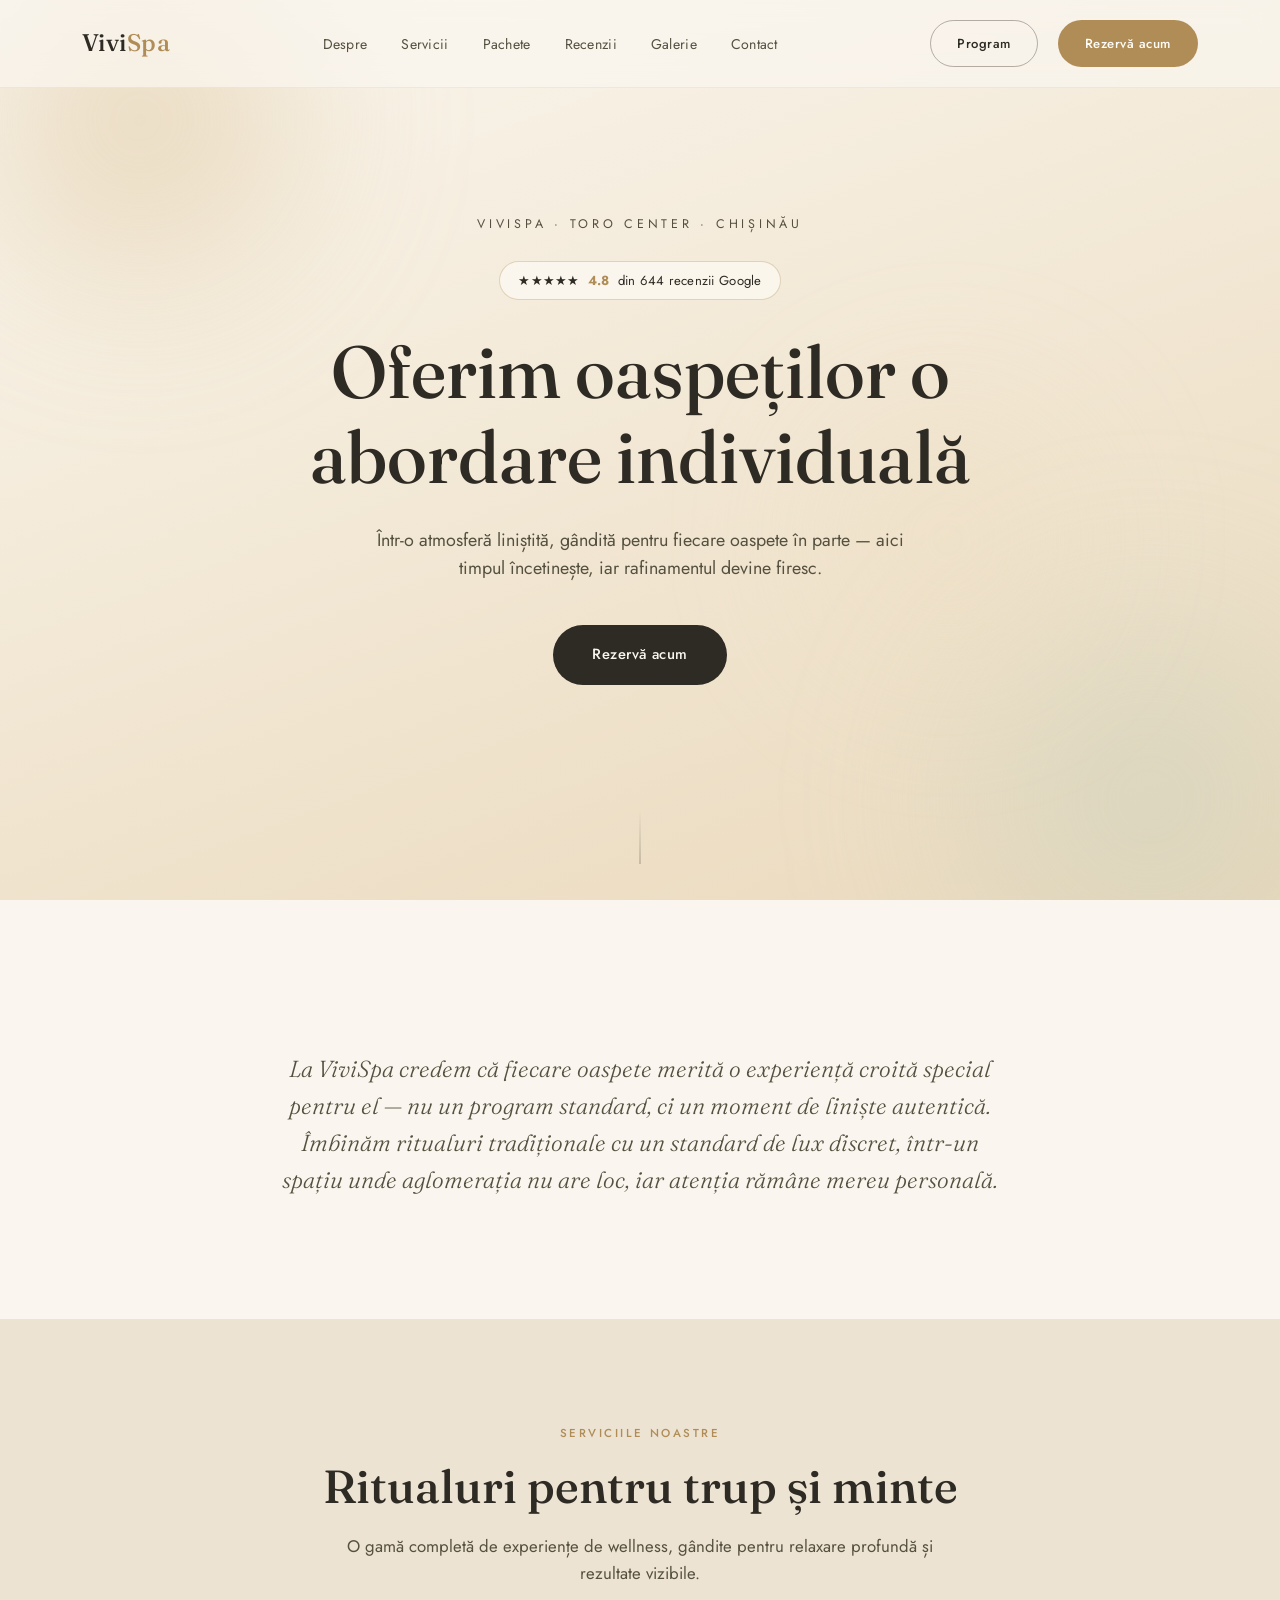
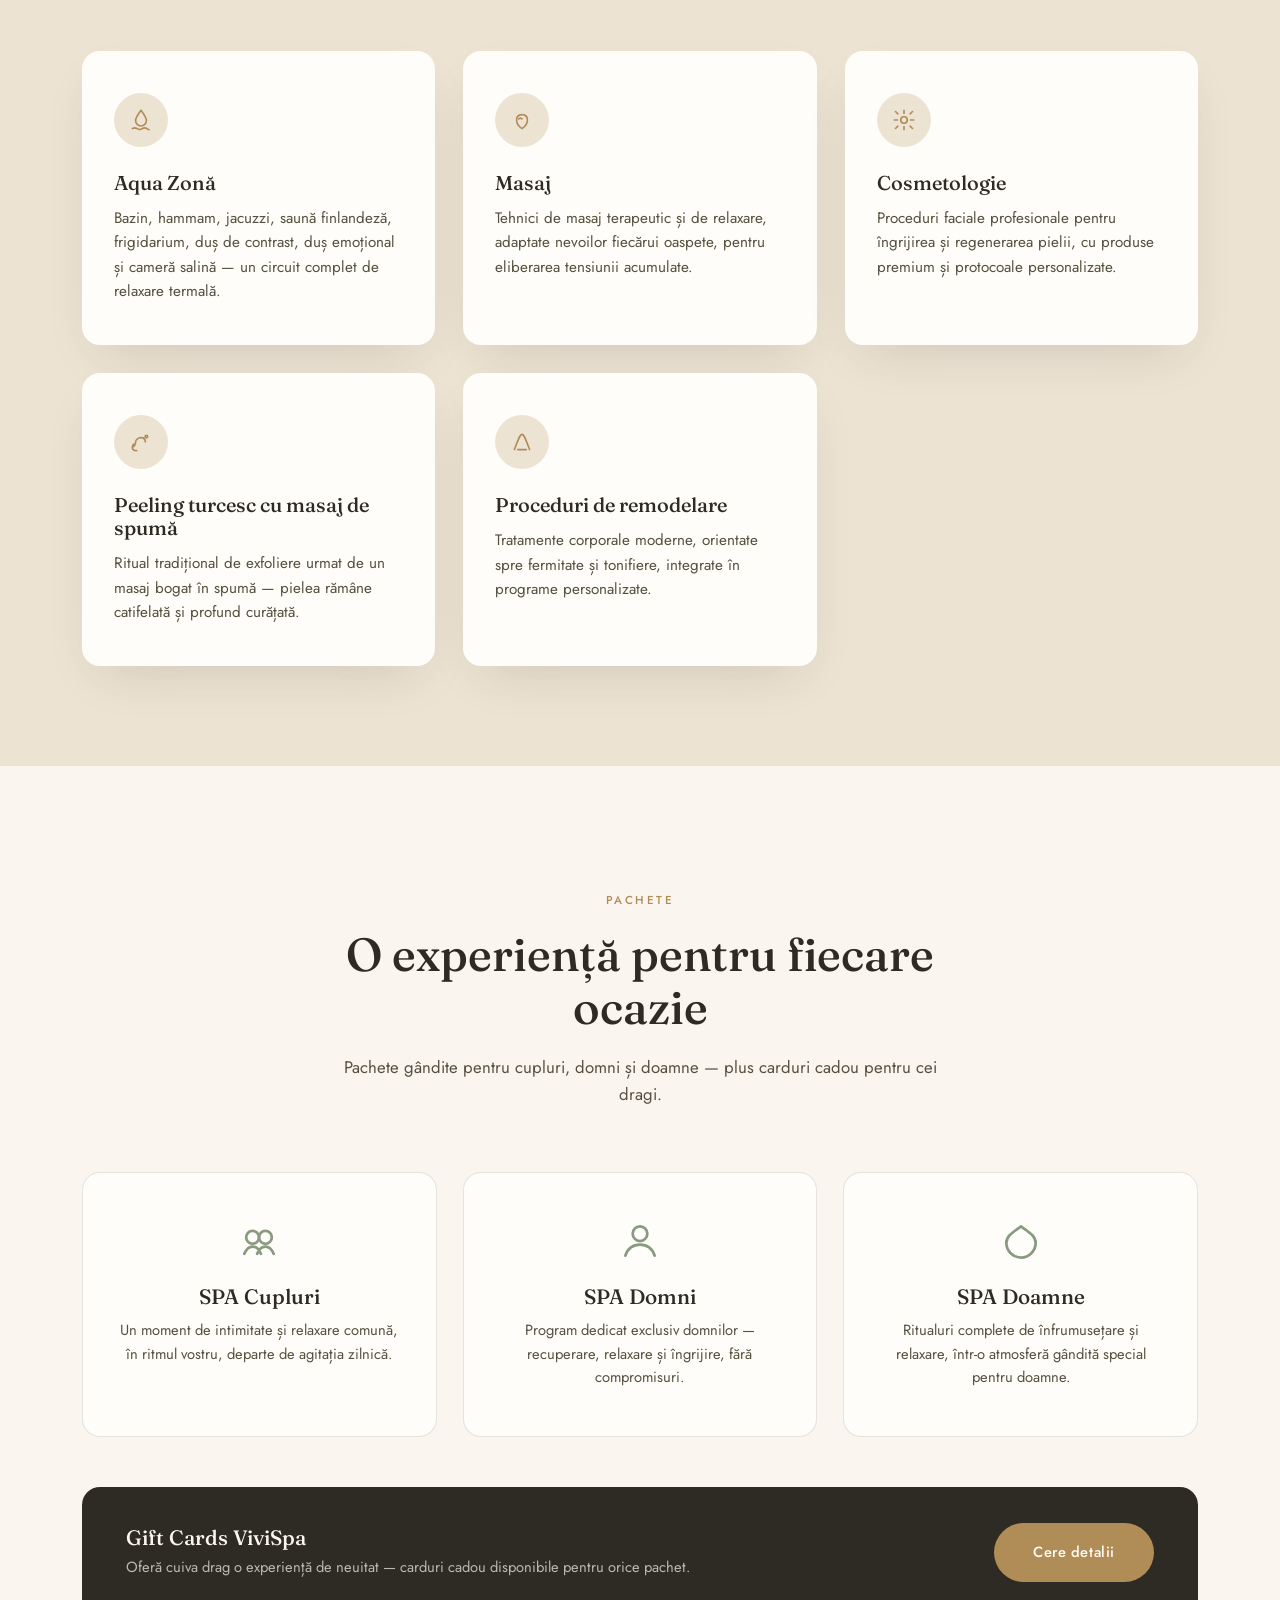
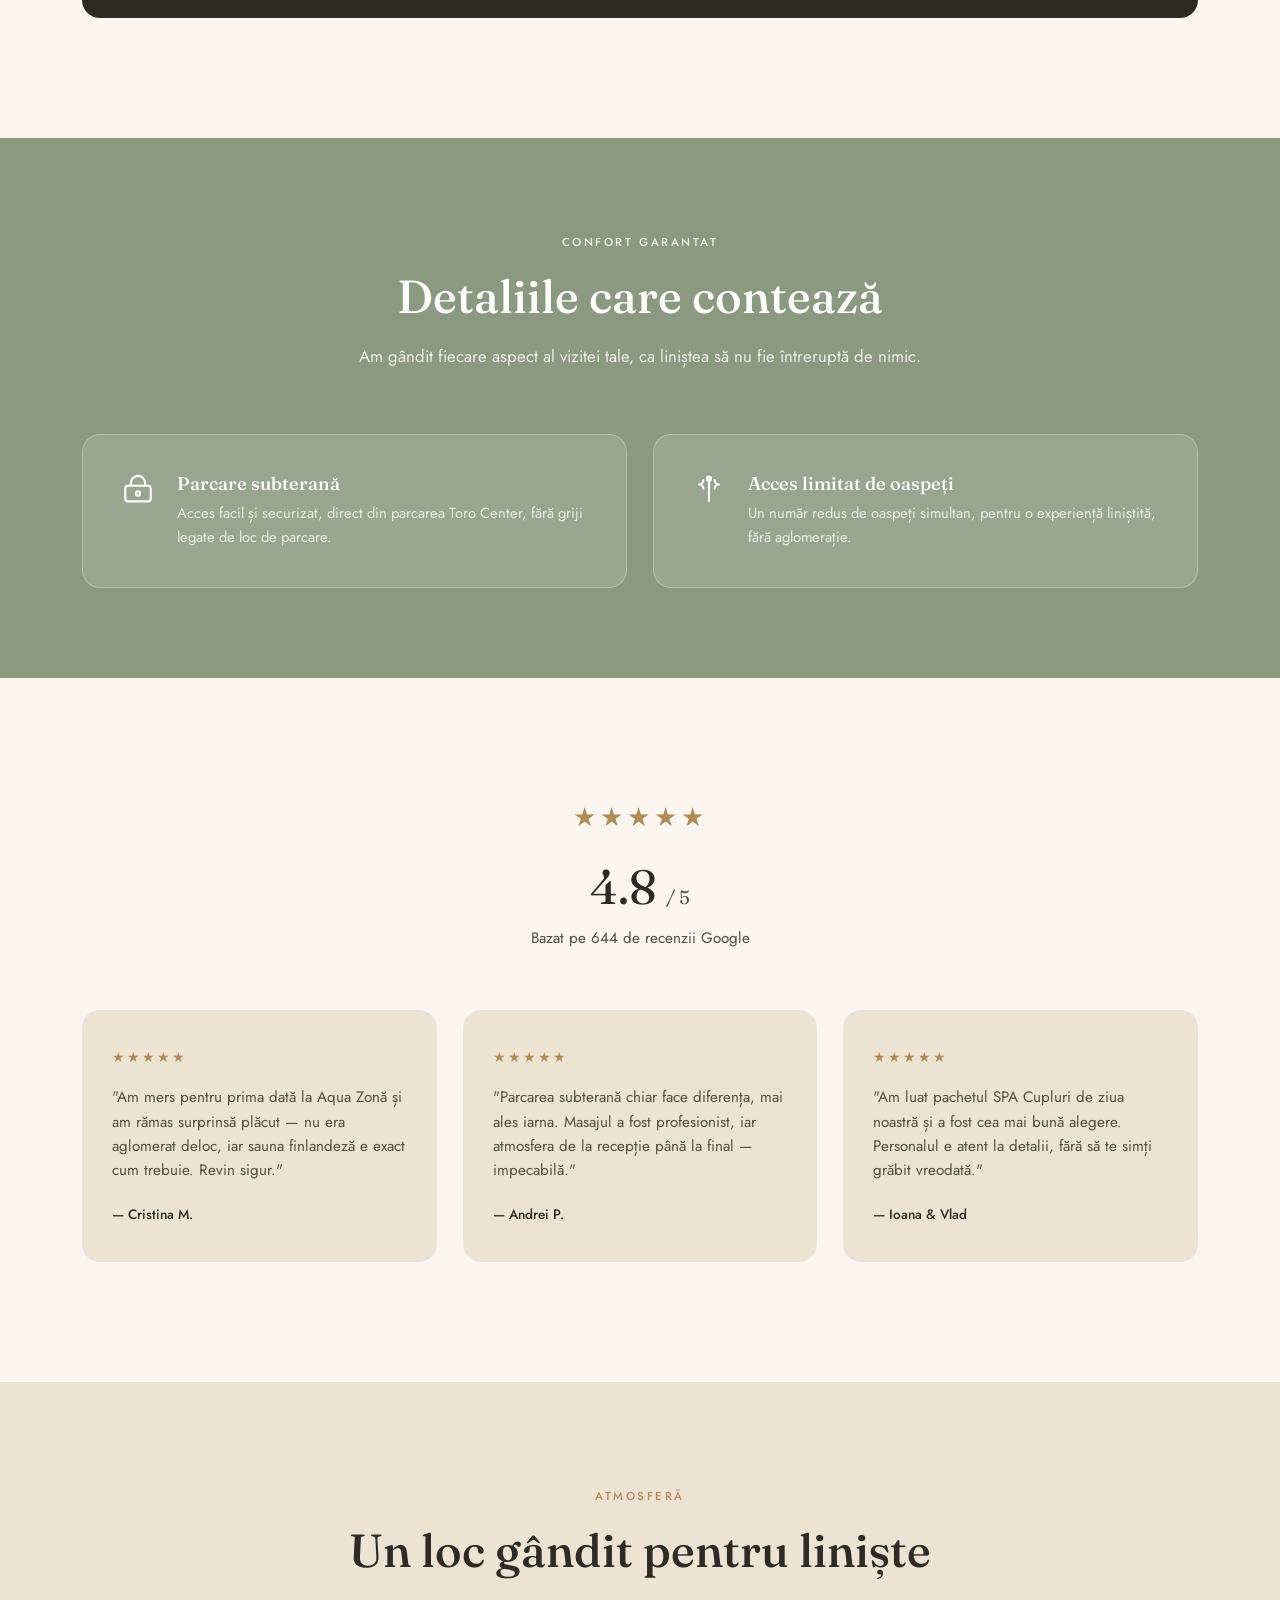
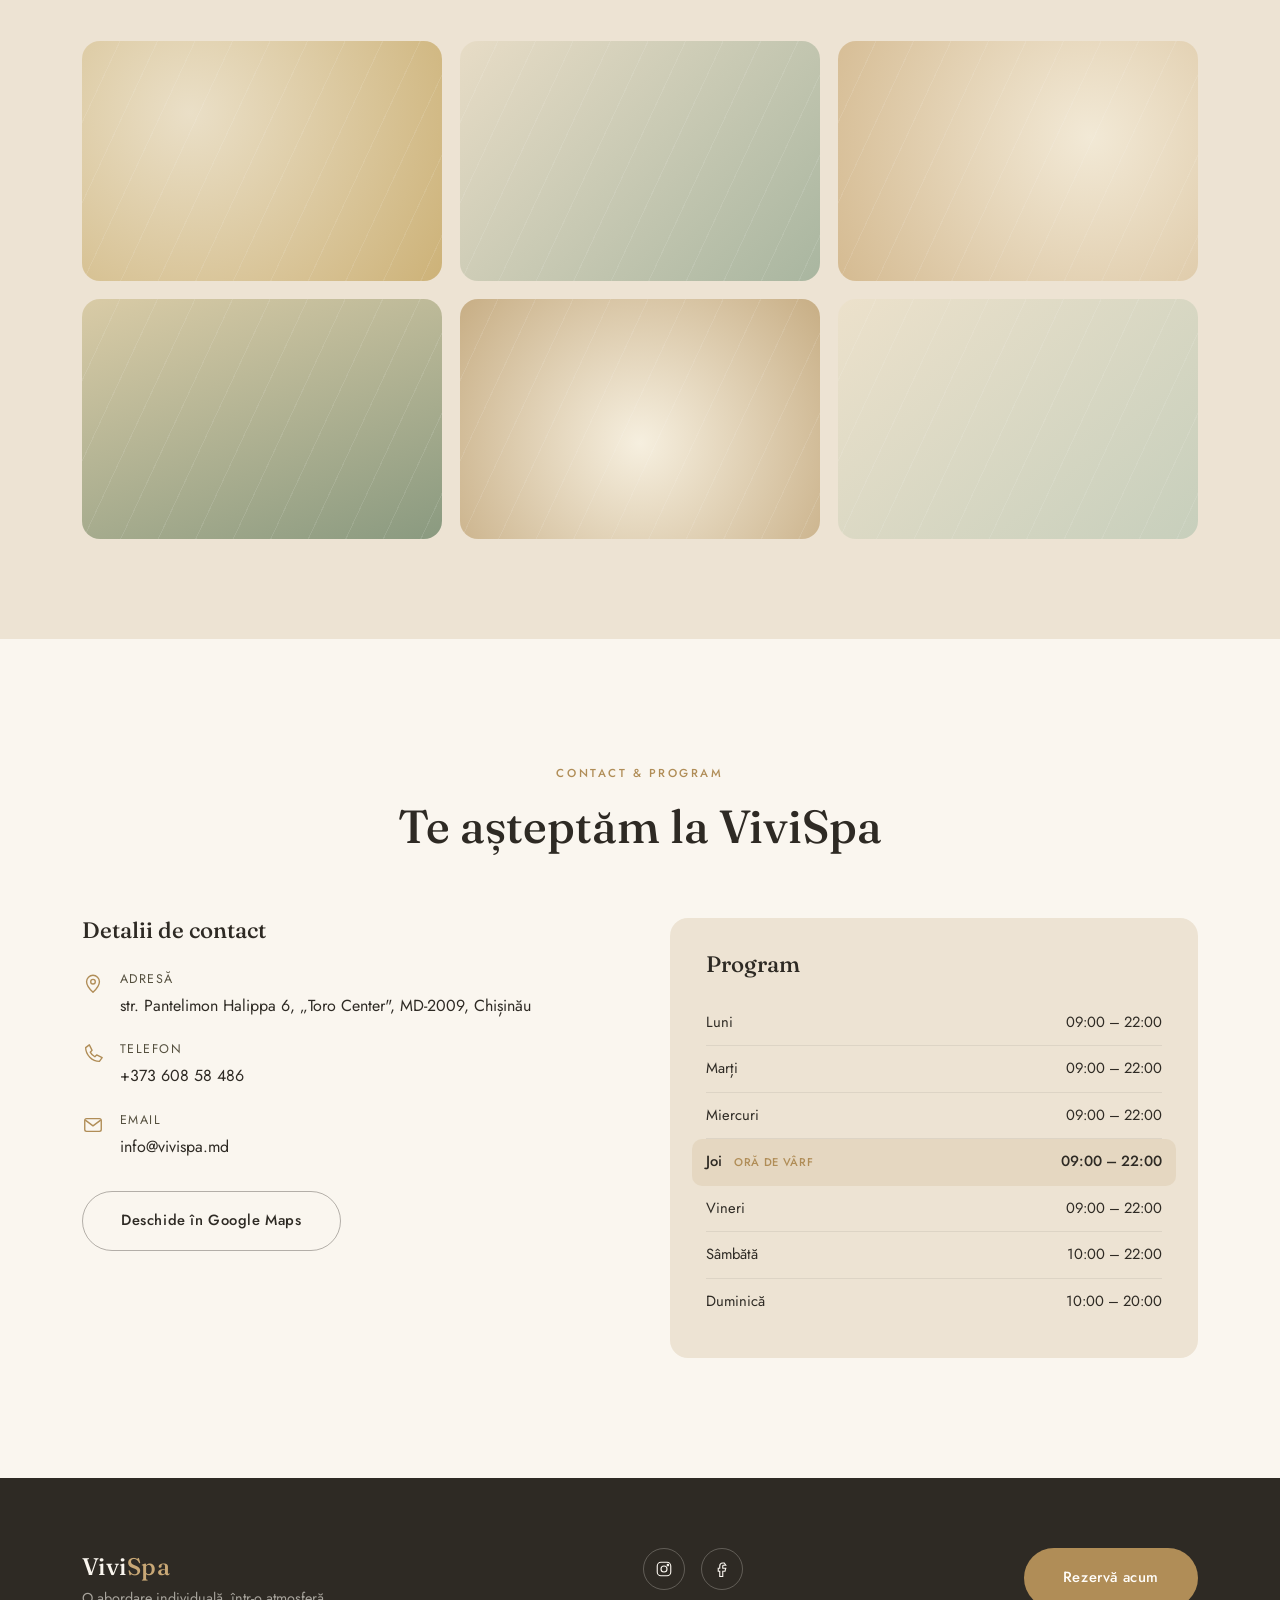
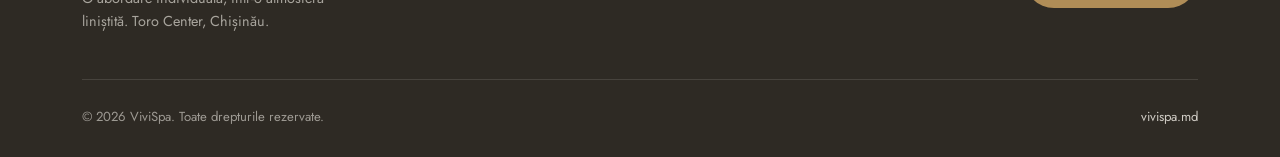
==== index.html @ c3a49a59 "Add ViviSpa luxury spa landing page Single-file responsive HTML/CSS/JS site with hero, services, pac" ====
<!DOCTYPE html>
<html lang="ro">
<head>
<meta charset="UTF-8">
<meta name="viewport" content="width=device-width, initial-scale=1.0">
<title>ViviSpa — Spa de lux în Chișinău | Toro Center</title>
<meta name="description" content="ViviSpa oferă o abordare individuală într-o atmosferă liniștită. Aqua Zonă, masaj, cosmetologie, peeling turcesc. Toro Center, Chișinău. 4.8★ din 644 recenzii.">
<link rel="preconnect" href="https://fonts.googleapis.com">
<link rel="preconnect" href="https://fonts.gstatic.com" crossorigin>
<link href="https://fonts.googleapis.com/css2?family=Fraunces:ital,opsz,wght@0,9..144,300;0,9..144,400;0,9..144,500;0,9..144,600;1,9..144,400&family=Jost:wght@300;400;500;600&display=swap" rel="stylesheet">
<style>
  :root {
    --cream: #FAF6EF;
    --warm-beige: #EDE3D3;
    --warm-beige-2: #E4D6BE;
    --gold: #B08D57;
    --gold-soft: #C9A876;
    --sage: #8A9A80;
    --sage-soft: #A9B6A0;
    --charcoal: #2E2A24;
    --charcoal-soft: #55503F;
    --white: #FFFDF9;
    --shadow: 0 20px 50px -20px rgba(46, 42, 36, 0.18);
    --radius: 18px;
    --ease: cubic-bezier(.22,.61,.36,1);
  }

  * { box-sizing: border-box; margin: 0; padding: 0; }

  html {
    scroll-behavior: smooth;
  }

  body {
    font-family: 'Jost', sans-serif;
    background: var(--cream);
    color: var(--charcoal);
    line-height: 1.6;
    font-weight: 400;
    -webkit-font-smoothing: antialiased;
    overflow-x: hidden;
  }

  h1, h2, h3, h4 {
    font-family: 'Fraunces', serif;
    font-weight: 500;
    color: var(--charcoal);
    line-height: 1.15;
  }

  a { color: inherit; text-decoration: none; }
  ul { list-style: none; }
  img, svg { display: block; max-width: 100%; }

  .container {
    max-width: 1180px;
    margin: 0 auto;
    padding: 0 32px;
  }

  section { position: relative; }

  .eyebrow {
    font-family: 'Jost', sans-serif;
    text-transform: uppercase;
    letter-spacing: 0.22em;
    font-size: 0.72rem;
    color: var(--gold);
    font-weight: 500;
    display: inline-block;
    margin-bottom: 18px;
  }

  .section-title {
    font-size: clamp(2rem, 4vw, 2.9rem);
    margin-bottom: 20px;
  }

  .section-lead {
    max-width: 620px;
    color: var(--charcoal-soft);
    font-size: 1.05rem;
  }

  .section-head {
    text-align: center;
    max-width: 700px;
    margin: 0 auto 64px;
  }
  .section-head .section-lead { margin: 0 auto; }

  .btn {
    display: inline-flex;
    align-items: center;
    justify-content: center;
    gap: 10px;
    padding: 17px 38px;
    border-radius: 999px;
    font-family: 'Jost', sans-serif;
    font-size: 0.92rem;
    letter-spacing: 0.04em;
    font-weight: 500;
    cursor: pointer;
    border: 1px solid transparent;
    transition: transform .45s var(--ease), box-shadow .45s var(--ease), background .3s ease, color .3s ease;
  }

  .btn-primary {
    background: var(--charcoal);
    color: var(--cream);
  }
  .btn-primary:hover { transform: translateY(-3px); box-shadow: 0 16px 30px -12px rgba(46,42,36,0.45); }

  .btn-outline {
    background: transparent;
    color: var(--charcoal);
    border-color: rgba(46,42,36,0.35);
  }
  .btn-outline:hover { border-color: var(--charcoal); transform: translateY(-3px); }

  .btn-gold {
    background: var(--gold);
    color: var(--white);
  }
  .btn-gold:hover { transform: translateY(-3px); box-shadow: 0 16px 30px -12px rgba(176,141,87,0.55); }

  /* ===== NAV ===== */
  header {
    position: fixed;
    top: 0; left: 0; right: 0;
    z-index: 500;
    padding: 20px 0;
    background: rgba(250, 246, 239, 0.72);
    backdrop-filter: blur(14px);
    -webkit-backdrop-filter: blur(14px);
    border-bottom: 1px solid rgba(46,42,36,0.06);
    transition: padding .3s ease;
  }
  header .container { display: flex; align-items: center; justify-content: space-between; }

  .logo {
    font-family: 'Fraunces', serif;
    font-size: 1.5rem;
    font-weight: 500;
    letter-spacing: 0.02em;
  }
  .logo span { color: var(--gold); }

  nav ul { display: flex; gap: 34px; }
  nav a {
    font-size: 0.88rem;
    letter-spacing: 0.02em;
    color: var(--charcoal-soft);
    position: relative;
    padding-bottom: 4px;
    transition: color .3s ease;
  }
  nav a:hover { color: var(--charcoal); }
  nav a::after {
    content: '';
    position: absolute;
    left: 0; bottom: 0;
    width: 0; height: 1px;
    background: var(--gold);
    transition: width .35s var(--ease);
  }
  nav a:hover::after { width: 100%; }

  .nav-actions { display: flex; align-items: center; gap: 20px; }
  .nav-actions .btn { padding: 12px 26px; font-size: 0.82rem; }

  .burger {
    display: none;
    flex-direction: column;
    gap: 5px;
    background: none;
    border: none;
    cursor: pointer;
    padding: 6px;
  }
  .burger span {
    width: 24px; height: 1.5px;
    background: var(--charcoal);
    transition: transform .3s ease, opacity .3s ease;
  }
  .burger.open span:nth-child(1) { transform: translateY(6.5px) rotate(45deg); }
  .burger.open span:nth-child(2) { opacity: 0; }
  .burger.open span:nth-child(3) { transform: translateY(-6.5px) rotate(-45deg); }

  .mobile-menu { display: none; }

  /* ===== HERO ===== */
  .hero {
    min-height: 100vh;
    display: flex;
    align-items: center;
    justify-content: center;
    text-align: center;
    position: relative;
    overflow: hidden;
    background: linear-gradient(160deg, #FAF6EF 0%, #F3E9D7 45%, #EAD9BC 100%);
  }

  .hero .blob {
    position: absolute;
    border-radius: 50%;
    filter: blur(70px);
    opacity: 0.55;
    animation: float 16s ease-in-out infinite;
  }
  .hero .blob-1 {
    width: 480px; height: 480px;
    background: radial-gradient(circle, #D9BE8F 0%, transparent 70%);
    top: -120px; left: -100px;
    animation-delay: 0s;
  }
  .hero .blob-2 {
    width: 560px; height: 560px;
    background: radial-gradient(circle, #C7CFBC 0%, transparent 70%);
    bottom: -180px; right: -150px;
    animation-delay: -6s;
  }
  .hero .blob-3 {
    width: 360px; height: 360px;
    background: radial-gradient(circle, #EFDFC3 0%, transparent 70%);
    top: 40%; left: 60%;
    animation-delay: -11s;
  }
  @keyframes float {
    0%, 100% { transform: translate(0,0) scale(1); }
    33% { transform: translate(30px, -40px) scale(1.08); }
    66% { transform: translate(-25px, 25px) scale(0.96); }
  }

  .hero-content { position: relative; z-index: 2; padding: 0 24px; }
  .hero-eyebrow {
    font-size: 0.78rem;
    letter-spacing: 0.3em;
    text-transform: uppercase;
    color: var(--charcoal-soft);
    margin-bottom: 26px;
    display: block;
  }
  .hero h1 {
    font-size: clamp(2.4rem, 6.2vw, 4.6rem);
    max-width: 900px;
    margin: 0 auto 26px;
    font-weight: 500;
  }
  .hero p {
    max-width: 560px;
    margin: 0 auto 42px;
    color: var(--charcoal-soft);
    font-size: 1.12rem;
  }
  .hero .rating-chip {
    display: inline-flex;
    align-items: center;
    gap: 8px;
    background: rgba(255,253,249,0.6);
    border: 1px solid rgba(176,141,87,0.35);
    padding: 8px 18px;
    border-radius: 999px;
    font-size: 0.82rem;
    margin-bottom: 30px;
    letter-spacing: 0.02em;
  }
  .hero .rating-chip strong { color: var(--gold); }

  .scroll-cue {
    position: absolute;
    bottom: 36px; left: 50%;
    transform: translateX(-50%);
    width: 1px; height: 54px;
    background: linear-gradient(to bottom, transparent, var(--charcoal-soft));
    opacity: 0.5;
  }

  /* ===== REVEAL ===== */
  .reveal {
    opacity: 0;
    transform: translateY(28px);
    transition: opacity .9s var(--ease), transform .9s var(--ease);
  }
  .reveal.visible { opacity: 1; transform: translateY(0); }
  .reveal-delay-1.visible { transition-delay: .12s; }
  .reveal-delay-2.visible { transition-delay: .24s; }
  .reveal-delay-3.visible { transition-delay: .36s; }

  /* ===== ABOUT ===== */
  .about {
    padding: 150px 0 120px;
    text-align: center;
  }
  .about .container { max-width: 780px; }
  .about p {
    font-size: clamp(1.15rem, 2vw, 1.45rem);
    font-family: 'Fraunces', serif;
    font-weight: 300;
    font-style: italic;
    color: var(--charcoal-soft);
    line-height: 1.6;
  }
  .about .divider {
    width: 46px; height: 2px;
    background: var(--gold);
    margin: 0 auto 40px;
  }

  /* ===== SERVICES ===== */
  .services { padding: 100px 0; background: var(--warm-beige); }
  .services-grid {
    display: grid;
    grid-template-columns: repeat(3, 1fr);
    gap: 28px;
  }
  .service-card {
    background: var(--white);
    border-radius: var(--radius);
    padding: 42px 32px;
    box-shadow: var(--shadow);
    transition: transform .5s var(--ease), box-shadow .5s var(--ease);
  }
  .service-card:hover {
    transform: translateY(-8px);
    box-shadow: 0 30px 60px -20px rgba(46,42,36,0.25);
  }
  .service-icon {
    width: 54px; height: 54px;
    border-radius: 50%;
    background: var(--warm-beige);
    display: flex; align-items: center; justify-content: center;
    margin-bottom: 24px;
  }
  .service-icon svg { width: 26px; height: 26px; stroke: var(--gold); }
  .service-card h3 { font-size: 1.25rem; margin-bottom: 12px; }
  .service-card p { color: var(--charcoal-soft); font-size: 0.95rem; }

  /* ===== PACKAGES ===== */
  .packages { padding: 120px 0; }
  .packages-grid {
    display: grid;
    grid-template-columns: repeat(3, 1fr);
    gap: 26px;
    margin-bottom: 50px;
  }
  .package-card {
    border: 1px solid rgba(46,42,36,0.12);
    border-radius: var(--radius);
    padding: 46px 30px;
    text-align: center;
    background: var(--white);
    transition: border-color .4s ease, transform .4s var(--ease);
  }
  .package-card:hover { border-color: var(--gold); transform: translateY(-6px); }
  .package-card .pkg-icon {
    width: 44px; height: 44px;
    margin: 0 auto 22px;
  }
  .package-card .pkg-icon svg { width: 100%; height: 100%; stroke: var(--sage); }
  .package-card h3 { font-size: 1.3rem; margin-bottom: 10px; }
  .package-card p { color: var(--charcoal-soft); font-size: 0.92rem; }

  .gift-banner {
    display: flex;
    align-items: center;
    justify-content: space-between;
    gap: 24px;
    background: var(--charcoal);
    color: var(--cream);
    border-radius: var(--radius);
    padding: 36px 44px;
    flex-wrap: wrap;
  }
  .gift-banner h4 {
    color: var(--cream);
    font-size: 1.3rem;
    margin-bottom: 6px;
  }
  .gift-banner p { color: rgba(250,246,239,0.7); font-size: 0.92rem; }

  /* ===== FACILITIES ===== */
  .facilities { padding: 90px 0; background: var(--sage); }
  .facilities .section-head .section-lead { color: rgba(255,253,249,0.85); }
  .facilities .section-head h2 { color: var(--white); }
  .facilities .eyebrow { color: var(--white); opacity: 0.85; }
  .facilities-grid {
    display: grid;
    grid-template-columns: repeat(2, 1fr);
    gap: 26px;
  }
  .facility-badge {
    background: rgba(255,253,249,0.12);
    border: 1px solid rgba(255,253,249,0.28);
    border-radius: var(--radius);
    padding: 38px;
    display: flex;
    gap: 22px;
    align-items: flex-start;
    color: var(--white);
    backdrop-filter: blur(6px);
  }
  .facility-badge svg { width: 34px; height: 34px; stroke: var(--white); flex-shrink: 0; }
  .facility-badge h3 { color: var(--white); font-size: 1.15rem; margin-bottom: 8px; }
  .facility-badge p { color: rgba(255,253,249,0.82); font-size: 0.92rem; }

  /* ===== REVIEWS ===== */
  .reviews { padding: 120px 0; }
  .rating-summary {
    text-align: center;
    margin-bottom: 60px;
  }
  .rating-summary .stars { color: var(--gold); font-size: 1.6rem; letter-spacing: 4px; margin-bottom: 10px; }
  .rating-summary .score { font-family: 'Fraunces', serif; font-size: 3rem; }
  .rating-summary .score span { font-size: 1.2rem; color: var(--charcoal-soft); }
  .rating-summary p { color: var(--charcoal-soft); font-size: 0.95rem; }

  .reviews-grid {
    display: grid;
    grid-template-columns: repeat(3, 1fr);
    gap: 26px;
  }
  .review-card {
    background: var(--warm-beige);
    border-radius: var(--radius);
    padding: 36px 30px;
  }
  .review-card .stars { color: var(--gold); font-size: 0.9rem; margin-bottom: 16px; letter-spacing: 2px; }
  .review-card p { font-size: 0.95rem; color: var(--charcoal-soft); margin-bottom: 22px; }
  .review-card .reviewer { font-size: 0.85rem; font-weight: 500; color: var(--charcoal); }

  /* ===== GALLERY ===== */
  .gallery { padding: 100px 0; background: var(--warm-beige); }
  .gallery-grid {
    display: grid;
    grid-template-columns: repeat(3, 1fr);
    grid-auto-rows: 240px;
    gap: 18px;
  }
  .gallery-item {
    border-radius: var(--radius);
    position: relative;
    overflow: hidden;
  }
  .gallery-item::before {
    content: '';
    position: absolute;
    inset: 0;
    background-image:
      repeating-linear-gradient(115deg, rgba(255,255,255,0.10) 0px, rgba(255,255,255,0.10) 1px, transparent 1px, transparent 34px);
    mix-blend-mode: overlay;
  }
  .g1 { background: radial-gradient(circle at 30% 30%, #EADFC7, #C7A968 120%); }
  .g2 { background: linear-gradient(135deg, #E7DCC6, #A9B6A0); }
  .g3 { background: radial-gradient(circle at 70% 40%, #F2E9D6, #C9A876 140%); }
  .g4 { background: linear-gradient(160deg, #D9CBA6, #8A9A80); }
  .g5 { background: radial-gradient(circle at 50% 60%, #F6EFDF, #B08D57 150%); }
  .g6 { background: linear-gradient(140deg, #ECE1CB, #C7CFBC); }

  /* ===== CONTACT ===== */
  .contact { padding: 120px 0; }
  .contact-grid {
    display: grid;
    grid-template-columns: 1fr 1fr;
    gap: 60px;
  }
  .contact-info h3 { font-size: 1.4rem; margin-bottom: 26px; }
  .contact-row {
    display: flex;
    gap: 16px;
    margin-bottom: 22px;
    align-items: flex-start;
  }
  .contact-row svg { width: 22px; height: 22px; stroke: var(--gold); flex-shrink: 0; margin-top: 3px; }
  .contact-row div a { color: var(--charcoal); border-bottom: 1px solid transparent; transition: border-color .3s ease; }
  .contact-row div a:hover { border-color: var(--gold); }
  .contact-row .label { font-size: 0.78rem; text-transform: uppercase; letter-spacing: 0.12em; color: var(--charcoal-soft); margin-bottom: 3px; }

  .schedule {
    background: var(--warm-beige);
    border-radius: var(--radius);
    padding: 34px 36px;
  }
  .schedule h3 { font-size: 1.4rem; margin-bottom: 22px; }
  .schedule-row {
    display: flex;
    justify-content: space-between;
    padding: 11px 0;
    border-bottom: 1px solid rgba(46,42,36,0.08);
    font-size: 0.92rem;
  }
  .schedule-row:last-child { border-bottom: none; }
  .schedule-row.peak {
    background: rgba(176,141,87,0.14);
    margin: 0 -14px;
    padding: 11px 14px;
    border-radius: 10px;
    border-bottom-color: transparent;
    font-weight: 500;
  }
  .schedule-row .peak-tag {
    font-size: 0.7rem;
    text-transform: uppercase;
    letter-spacing: 0.06em;
    color: var(--gold);
    margin-left: 8px;
  }
  .contact-info .btn { margin-top: 10px; }

  /* ===== FOOTER ===== */
  footer { background: var(--charcoal); color: var(--cream); padding: 70px 0 30px; }
  .footer-top {
    display: flex;
    justify-content: space-between;
    align-items: flex-start;
    flex-wrap: wrap;
    gap: 40px;
    padding-bottom: 46px;
    border-bottom: 1px solid rgba(250,246,239,0.12);
  }
  footer .logo { color: var(--cream); margin-bottom: 14px; }
  footer .logo span { color: var(--gold-soft); }
  footer .footer-tagline { color: rgba(250,246,239,0.6); font-size: 0.9rem; max-width: 280px; }
  .footer-social { display: flex; gap: 16px; }
  .footer-social a {
    width: 42px; height: 42px;
    border: 1px solid rgba(250,246,239,0.25);
    border-radius: 50%;
    display: flex; align-items: center; justify-content: center;
    transition: border-color .3s ease, background .3s ease;
  }
  .footer-social a:hover { border-color: var(--gold-soft); background: rgba(176,141,87,0.15); }
  .footer-social svg { width: 18px; height: 18px; stroke: var(--cream); }
  .footer-bottom {
    display: flex;
    justify-content: space-between;
    align-items: center;
    padding-top: 26px;
    flex-wrap: wrap;
    gap: 16px;
    font-size: 0.82rem;
    color: rgba(250,246,239,0.55);
  }
  .footer-bottom a { color: rgba(250,246,239,0.8); }

  /* ===== STICKY CTA ===== */
  .sticky-cta {
    position: fixed;
    bottom: 26px;
    right: 26px;
    z-index: 600;
    padding: 15px 26px;
    font-size: 0.85rem;
    box-shadow: 0 18px 40px -14px rgba(46,42,36,0.5);
    opacity: 0;
    transform: translateY(16px);
    pointer-events: none;
    transition: opacity .4s ease, transform .4s ease;
  }
  .sticky-cta.show { opacity: 1; transform: translateY(0); pointer-events: auto; }

  /* ===== RESPONSIVE ===== */
  @media (max-width: 960px) {
    .services-grid, .packages-grid, .reviews-grid { grid-template-columns: repeat(2, 1fr); }
    .gallery-grid { grid-template-columns: repeat(2, 1fr); }
    .contact-grid { grid-template-columns: 1fr; gap: 44px; }
  }

  @media (max-width: 760px) {
    nav, .nav-actions .btn-outline { display: none; }
    .burger { display: flex; }
    .nav-actions .btn-gold { padding: 10px 20px; font-size: 0.78rem; }

    .mobile-menu {
      position: fixed;
      top: 68px; left: 0; right: 0;
      background: var(--cream);
      border-bottom: 1px solid rgba(46,42,36,0.1);
      padding: 10px 32px 26px;
      display: flex;
      flex-direction: column;
      gap: 4px;
      transform: translateY(-12px);
      opacity: 0;
      pointer-events: none;
      transition: opacity .35s ease, transform .35s ease;
      z-index: 400;
    }
    .mobile-menu.open { opacity: 1; transform: translateY(0); pointer-events: auto; }
    .mobile-menu a { padding: 13px 0; border-bottom: 1px solid rgba(46,42,36,0.06); font-size: 0.98rem; }

    .services-grid, .packages-grid, .reviews-grid, .gallery-grid, .facilities-grid { grid-template-columns: 1fr; }
    .gallery-grid { grid-auto-rows: 200px; }
    .about { padding: 120px 0 90px; }
    .gift-banner { flex-direction: column; align-items: flex-start; }
    .container { padding: 0 22px; }
    .sticky-cta { right: 18px; bottom: 18px; padding: 13px 22px; font-size: 0.8rem; }
  }

  @media (prefers-reduced-motion: reduce) {
    html { scroll-behavior: auto; }
    .hero .blob { animation: none; }
    .reveal { transition: none; opacity: 1; transform: none; }
  }
</style>
</head>
<body>

<header id="siteHeader">
  <div class="container">
    <a href="#hero" class="logo">Vivi<span>Spa</span></a>
    <nav>
      <ul>
        <li><a href="#despre">Despre</a></li>
        <li><a href="#servicii">Servicii</a></li>
        <li><a href="#pachete">Pachete</a></li>
        <li><a href="#recenzii">Recenzii</a></li>
        <li><a href="#galerie">Galerie</a></li>
        <li><a href="#contact">Contact</a></li>
      </ul>
    </nav>
    <div class="nav-actions">
      <a href="#contact" class="btn btn-outline">Program</a>
      <a href="#contact" class="btn btn-gold">Rezervă acum</a>
      <button class="burger" id="burgerBtn" aria-label="Deschide meniul">
        <span></span><span></span><span></span>
      </button>
    </div>
  </div>
  <div class="mobile-menu" id="mobileMenu">
    <a href="#despre">Despre</a>
    <a href="#servicii">Servicii</a>
    <a href="#pachete">Pachete</a>
    <a href="#facilitati">Facilități</a>
    <a href="#recenzii">Recenzii</a>
    <a href="#galerie">Galerie</a>
    <a href="#contact">Contact</a>
  </div>
</header>

<section class="hero" id="hero">
  <span class="blob blob-1"></span>
  <span class="blob blob-2"></span>
  <span class="blob blob-3"></span>
  <div class="hero-content">
    <span class="hero-eyebrow">ViviSpa · Toro Center · Chișinău</span>
    <div class="rating-chip">★★★★★ <strong>4.8</strong> din 644 recenzii Google</div>
    <h1>Oferim oaspeților o abordare individuală</h1>
    <p>Într-o atmosferă liniștită, gândită pentru fiecare oaspete în parte — aici timpul încetinește, iar rafinamentul devine firesc.</p>
    <a href="#contact" class="btn btn-primary">Rezervă acum</a>
  </div>
  <span class="scroll-cue"></span>
</section>

<section class="about reveal" id="despre">
  <div class="container">
    <span class="divider"></span>
    <p>La ViviSpa credem că fiecare oaspete merită o experiență croită special pentru el — nu un program standard, ci un moment de liniște autentică. Îmbinăm ritualuri tradiționale cu un standard de lux discret, într-un spațiu unde aglomerația nu are loc, iar atenția rămâne mereu personală.</p>
  </div>
</section>

<section class="services" id="servicii">
  <div class="container">
    <div class="section-head reveal">
      <span class="eyebrow">Serviciile noastre</span>
      <h2 class="section-title">Ritualuri pentru trup și minte</h2>
      <p class="section-lead">O gamă completă de experiențe de wellness, gândite pentru relaxare profundă și rezultate vizibile.</p>
    </div>
    <div class="services-grid">

      <div class="service-card reveal">
        <div class="service-icon">
          <svg viewBox="0 0 24 24" fill="none" stroke-width="1.5" stroke-linecap="round" stroke-linejoin="round"><path d="M12 3c-3 4-5 6.5-5 9.5a5 5 0 0 0 10 0C17 9.5 15 7 12 3Z"/><path d="M4 20c1.5-1 3-1 4.5 0s3 1 4.5 0 3-1 4.5 0 2 1 2 1"/></svg>
        </div>
        <h3>Aqua Zonă</h3>
        <p>Bazin, hammam, jacuzzi, saună finlandeză, frigidarium, duș de contrast, duș emoțional și cameră salină — un circuit complet de relaxare termală.</p>
      </div>

      <div class="service-card reveal reveal-delay-1">
        <div class="service-icon">
          <svg viewBox="0 0 24 24" fill="none" stroke-width="1.5" stroke-linecap="round" stroke-linejoin="round"><path d="M7 12c0-3 2-5 5-5s5 2 5 5-2 6-5 8c-3-2-5-5-5-8Z"/><path d="M9 11c1-1 2-1 3 0"/></svg>
        </div>
        <h3>Masaj</h3>
        <p>Tehnici de masaj terapeutic și de relaxare, adaptate nevoilor fiecărui oaspete, pentru eliberarea tensiunii acumulate.</p>
      </div>

      <div class="service-card reveal reveal-delay-2">
        <div class="service-icon">
          <svg viewBox="0 0 24 24" fill="none" stroke-width="1.5" stroke-linecap="round" stroke-linejoin="round"><circle cx="12" cy="12" r="3"/><path d="M12 3v3M12 18v3M4.2 4.2l2.1 2.1M17.7 17.7l2.1 2.1M3 12h3M18 12h3M4.2 19.8l2.1-2.1M17.7 6.3l2.1-2.1"/></svg>
        </div>
        <h3>Cosmetologie</h3>
        <p>Proceduri faciale profesionale pentru îngrijirea și regenerarea pielii, cu produse premium și protocoale personalizate.</p>
      </div>

      <div class="service-card reveal">
        <div class="service-icon">
          <svg viewBox="0 0 24 24" fill="none" stroke-width="1.5" stroke-linecap="round" stroke-linejoin="round"><path d="M4 17c2-1 3-3 3-5s2-4 5-4 4 2 4 4M4 17c0 2 2 3 4 3M4 17c0-1 .5-2 1-3"/><circle cx="17" cy="7" r="1.2"/></svg>
        </div>
        <h3>Peeling turcesc cu masaj de spumă</h3>
        <p>Ritual tradițional de exfoliere urmat de un masaj bogat în spumă — pielea rămâne catifelată și profund curățată.</p>
      </div>

      <div class="service-card reveal reveal-delay-1">
        <div class="service-icon">
          <svg viewBox="0 0 24 24" fill="none" stroke-width="1.5" stroke-linecap="round" stroke-linejoin="round"><path d="M5 19c3-8 5-14 7-14s4 6 7 14"/><path d="M8 19h8"/></svg>
        </div>
        <h3>Proceduri de remodelare</h3>
        <p>Tratamente corporale moderne, orientate spre fermitate și tonifiere, integrate în programe personalizate.</p>
      </div>

    </div>
  </div>
</section>

<section class="packages" id="pachete">
  <div class="container">
    <div class="section-head reveal">
      <span class="eyebrow">Pachete</span>
      <h2 class="section-title">O experiență pentru fiecare ocazie</h2>
      <p class="section-lead">Pachete gândite pentru cupluri, domni și doamne — plus carduri cadou pentru cei dragi.</p>
    </div>
    <div class="packages-grid">
      <div class="package-card reveal">
        <div class="pkg-icon">
          <svg viewBox="0 0 24 24" fill="none" stroke-width="1.5" stroke-linecap="round" stroke-linejoin="round"><circle cx="8.5" cy="10" r="3.5"/><circle cx="15.5" cy="10" r="3.5"/><path d="M4 19c1-2.5 2.7-4 4.5-4s3.5 1.5 4.5 4M11 19c1-2.5 2.7-4 4.5-4s3.5 1.5 4.5 4"/></svg>
        </div>
        <h3>SPA Cupluri</h3>
        <p>Un moment de intimitate și relaxare comună, în ritmul vostru, departe de agitația zilnică.</p>
      </div>
      <div class="package-card reveal reveal-delay-1">
        <div class="pkg-icon">
          <svg viewBox="0 0 24 24" fill="none" stroke-width="1.5" stroke-linecap="round" stroke-linejoin="round"><circle cx="12" cy="8" r="4"/><path d="M4 20c1.5-4.5 5-6 8-6s6.5 1.5 8 6"/></svg>
        </div>
        <h3>SPA Domni</h3>
        <p>Program dedicat exclusiv domnilor — recuperare, relaxare și îngrijire, fără compromisuri.</p>
      </div>
      <div class="package-card reveal reveal-delay-2">
        <div class="pkg-icon">
          <svg viewBox="0 0 24 24" fill="none" stroke-width="1.5" stroke-linecap="round" stroke-linejoin="round"><path d="M12 4c-4 3-8 5-8 9a8 8 0 0 0 16 0c0-4-4-6-8-9Z"/></svg>
        </div>
        <h3>SPA Doamne</h3>
        <p>Ritualuri complete de înfrumusețare și relaxare, într-o atmosferă gândită special pentru doamne.</p>
      </div>
    </div>
    <div class="gift-banner reveal">
      <div>
        <h4>Gift Cards ViviSpa</h4>
        <p>Oferă cuiva drag o experiență de neuitat — carduri cadou disponibile pentru orice pachet.</p>
      </div>
      <a href="#contact" class="btn btn-gold">Cere detalii</a>
    </div>
  </div>
</section>

<section class="facilities" id="facilitati">
  <div class="container">
    <div class="section-head reveal">
      <span class="eyebrow">Confort garantat</span>
      <h2 class="section-title">Detaliile care contează</h2>
      <p class="section-lead">Am gândit fiecare aspect al vizitei tale, ca liniștea să nu fie întreruptă de nimic.</p>
    </div>
    <div class="facilities-grid">
      <div class="facility-badge reveal">
        <svg viewBox="0 0 24 24" fill="none" stroke-width="1.5" stroke-linecap="round" stroke-linejoin="round"><rect x="3" y="9" width="18" height="11" rx="2"/><path d="M7 9V7a5 5 0 0 1 10 0v2"/><circle cx="12" cy="14.5" r="1.5"/></svg>
        <div>
          <h3>Parcare subterană</h3>
          <p>Acces facil și securizat, direct din parcarea Toro Center, fără griji legate de loc de parcare.</p>
        </div>
      </div>
      <div class="facility-badge reveal reveal-delay-1">
        <svg viewBox="0 0 24 24" fill="none" stroke-width="1.5" stroke-linecap="round" stroke-linejoin="round"><path d="M12 4v16M5 8c2 0 3-1.5 3-3M5 8c2 0 3 1.5 3 3M19 8c-2 0-3-1.5-3-3M19 8c-2 0-3 1.5-3 3"/><circle cx="12" cy="4" r="1.4"/></svg>
        <div>
          <h3>Acces limitat de oaspeți</h3>
          <p>Un număr redus de oaspeți simultan, pentru o experiență liniștită, fără aglomerație.</p>
        </div>
      </div>
    </div>
  </div>
</section>

<section class="reviews" id="recenzii">
  <div class="container">
    <div class="rating-summary reveal">
      <div class="stars">★★★★★</div>
      <div class="score">4.8 <span>/ 5</span></div>
      <p>Bazat pe 644 de recenzii Google</p>
    </div>
    <div class="reviews-grid">
      <div class="review-card reveal">
        <div class="stars">★★★★★</div>
        <p>"Am mers pentru prima dată la Aqua Zonă și am rămas surprinsă plăcut — nu era aglomerat deloc, iar sauna finlandeză e exact cum trebuie. Revin sigur."</p>
        <div class="reviewer">— Cristina M.</div>
      </div>
      <div class="review-card reveal reveal-delay-1">
        <div class="stars">★★★★★</div>
        <p>"Parcarea subterană chiar face diferența, mai ales iarna. Masajul a fost profesionist, iar atmosfera de la recepție până la final — impecabilă."</p>
        <div class="reviewer">— Andrei P.</div>
      </div>
      <div class="review-card reveal reveal-delay-2">
        <div class="stars">★★★★★</div>
        <p>"Am luat pachetul SPA Cupluri de ziua noastră și a fost cea mai bună alegere. Personalul e atent la detalii, fără să te simți grăbit vreodată."</p>
        <div class="reviewer">— Ioana & Vlad</div>
      </div>
    </div>
  </div>
</section>

<section class="gallery" id="galerie">
  <div class="container">
    <div class="section-head reveal">
      <span class="eyebrow">Atmosferă</span>
      <h2 class="section-title">Un loc gândit pentru liniște</h2>
    </div>
    <div class="gallery-grid">
      <div class="gallery-item g1 reveal"></div>
      <div class="gallery-item g2 reveal reveal-delay-1"></div>
      <div class="gallery-item g3 reveal reveal-delay-2"></div>
      <div class="gallery-item g4 reveal"></div>
      <div class="gallery-item g5 reveal reveal-delay-1"></div>
      <div class="gallery-item g6 reveal reveal-delay-2"></div>
    </div>
  </div>
</section>

<section class="contact" id="contact">
  <div class="container">
    <div class="section-head reveal">
      <span class="eyebrow">Contact & Program</span>
      <h2 class="section-title">Te așteptăm la ViviSpa</h2>
    </div>
    <div class="contact-grid">
      <div class="contact-info reveal">
        <h3>Detalii de contact</h3>
        <div class="contact-row">
          <svg viewBox="0 0 24 24" fill="none" stroke-width="1.5" stroke-linecap="round" stroke-linejoin="round"><path d="M12 21s-7-6.5-7-11.5A7 7 0 0 1 19 9.5C19 14.5 12 21 12 21Z"/><circle cx="12" cy="9.5" r="2.5"/></svg>
          <div>
            <div class="label">Adresă</div>
            str. Pantelimon Halippa 6, „Toro Center", MD-2009, Chișinău
          </div>
        </div>
        <div class="contact-row">
          <svg viewBox="0 0 24 24" fill="none" stroke-width="1.5" stroke-linecap="round" stroke-linejoin="round"><path d="M4 5c0 8 7 15 15 15l3-4-6-3-2 2c-2-1-4-3-5-5l2-2-3-6-4 3Z"/></svg>
          <div>
            <div class="label">Telefon</div>
            <a href="tel:+37360858486">+373 608 58 486</a>
          </div>
        </div>
        <div class="contact-row">
          <svg viewBox="0 0 24 24" fill="none" stroke-width="1.5" stroke-linecap="round" stroke-linejoin="round"><rect x="3" y="5" width="18" height="14" rx="2"/><path d="m4 7 8 6 8-6"/></svg>
          <div>
            <div class="label">Email</div>
            <a href="mailto:info@vivispa.md">info@vivispa.md</a>
          </div>
        </div>
        <a href="https://www.google.com/maps/search/?api=1&query=Toro+Center+str.+Pantelimon+Halippa+6+Chi%C8%99in%C4%83u" target="_blank" rel="noopener" class="btn btn-outline">Deschide în Google Maps</a>
      </div>
      <div class="schedule reveal">
        <h3>Program</h3>
        <div class="schedule-row"><span>Luni</span><span>09:00 – 22:00</span></div>
        <div class="schedule-row"><span>Marți</span><span>09:00 – 22:00</span></div>
        <div class="schedule-row"><span>Miercuri</span><span>09:00 – 22:00</span></div>
        <div class="schedule-row peak"><span>Joi <span class="peak-tag">Oră de vârf</span></span><span>09:00 – 22:00</span></div>
        <div class="schedule-row"><span>Vineri</span><span>09:00 – 22:00</span></div>
        <div class="schedule-row"><span>Sâmbătă</span><span>10:00 – 22:00</span></div>
        <div class="schedule-row"><span>Duminică</span><span>10:00 – 20:00</span></div>
      </div>
    </div>
  </div>
</section>

<footer>
  <div class="container">
    <div class="footer-top">
      <div>
        <a href="#hero" class="logo">Vivi<span>Spa</span></a>
        <p class="footer-tagline">O abordare individuală, într-o atmosferă liniștită. Toro Center, Chișinău.</p>
      </div>
      <div class="footer-social">
        <a href="https://www.instagram.com/vivispa.md/" target="_blank" rel="noopener" aria-label="Instagram">
          <svg viewBox="0 0 24 24" fill="none" stroke-width="1.5"><rect x="3" y="3" width="18" height="18" rx="5"/><circle cx="12" cy="12" r="4"/><circle cx="17.2" cy="6.8" r="1"/></svg>
        </a>
        <a href="https://www.facebook.com/vivi.spa.beauty/" target="_blank" rel="noopener" aria-label="Facebook">
          <svg viewBox="0 0 24 24" fill="none" stroke-width="1.5"><path d="M15 4h-2a4 4 0 0 0-4 4v3H7v4h2v7h4v-7h3l1-4h-4V8a1 1 0 0 1 1-1h3Z"/></svg>
        </a>
      </div>
      <a href="#contact" class="btn btn-gold">Rezervă acum</a>
    </div>
    <div class="footer-bottom">
      <span>© 2026 ViviSpa. Toate drepturile rezervate.</span>
      <a href="https://vivispa.md" target="_blank" rel="noopener">vivispa.md</a>
    </div>
  </div>
</footer>

<a href="#contact" class="btn btn-gold sticky-cta" id="stickyCta">Rezervă acum</a>

<script>
  // Mobile menu toggle
  const burger = document.getElementById('burgerBtn');
  const mobileMenu = document.getElementById('mobileMenu');
  burger.addEventListener('click', () => {
    burger.classList.toggle('open');
    mobileMenu.classList.toggle('open');
  });
  mobileMenu.querySelectorAll('a').forEach(link => {
    link.addEventListener('click', () => {
      burger.classList.remove('open');
      mobileMenu.classList.remove('open');
    });
  });

  // Sticky CTA visibility: hidden over hero and over footer (both have their own CTA)
  const stickyCta = document.getElementById('stickyCta');
  const hero = document.getElementById('hero');
  const footerEl = document.querySelector('footer');
  let heroVisible = true;
  let footerVisible = false;
  const updateStickyCta = () => stickyCta.classList.toggle('show', !heroVisible && !footerVisible);

  const heroObserver = new IntersectionObserver(([entry]) => {
    heroVisible = entry.isIntersecting;
    updateStickyCta();
  }, { threshold: 0.1 });
  heroObserver.observe(hero);

  const footerObserver = new IntersectionObserver(([entry]) => {
    footerVisible = entry.isIntersecting;
    updateStickyCta();
  }, { threshold: 0.05 });
  footerObserver.observe(footerEl);

  // Reveal on scroll
  const revealEls = document.querySelectorAll('.reveal');
  const revealObserver = new IntersectionObserver((entries) => {
    entries.forEach(entry => {
      if (entry.isIntersecting) {
        entry.target.classList.add('visible');
        revealObserver.unobserve(entry.target);
      }
    });
  }, { threshold: 0.15 });
  revealEls.forEach(el => revealObserver.observe(el));
</script>

</body>
</html>
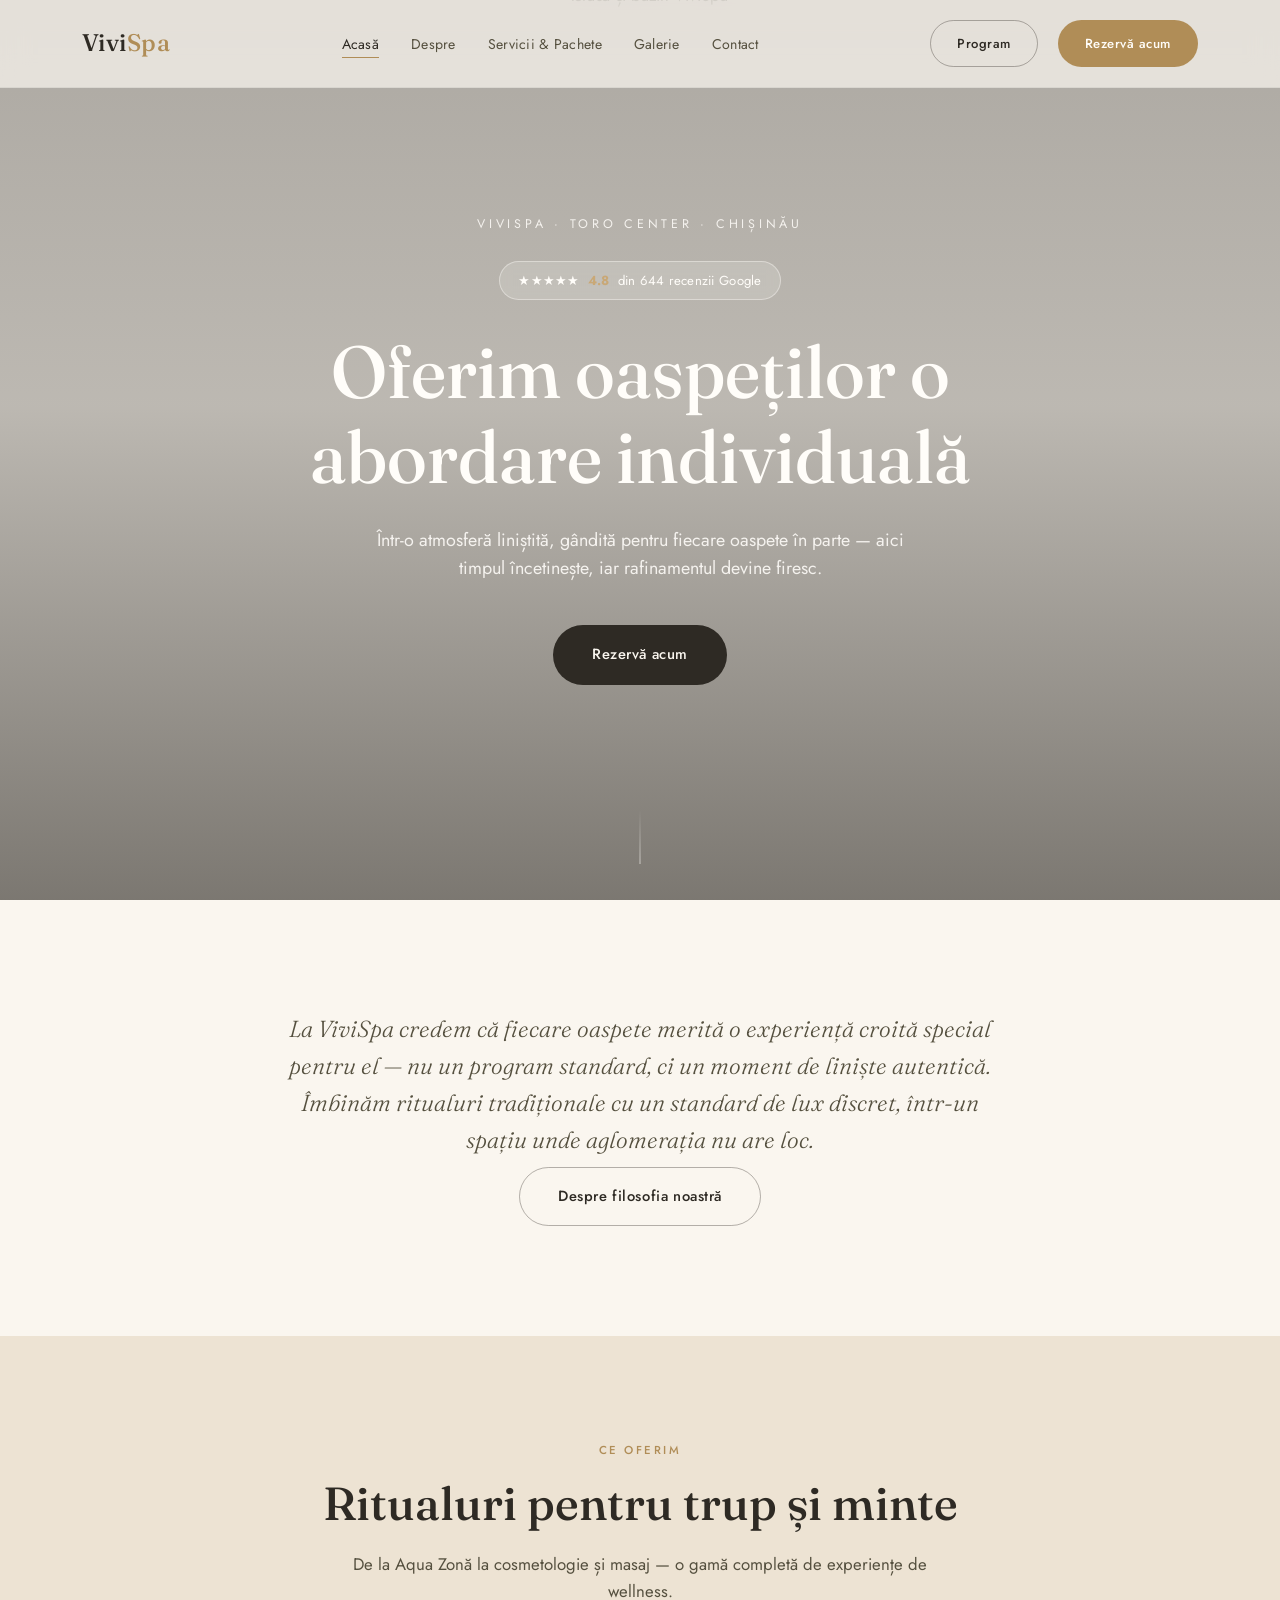
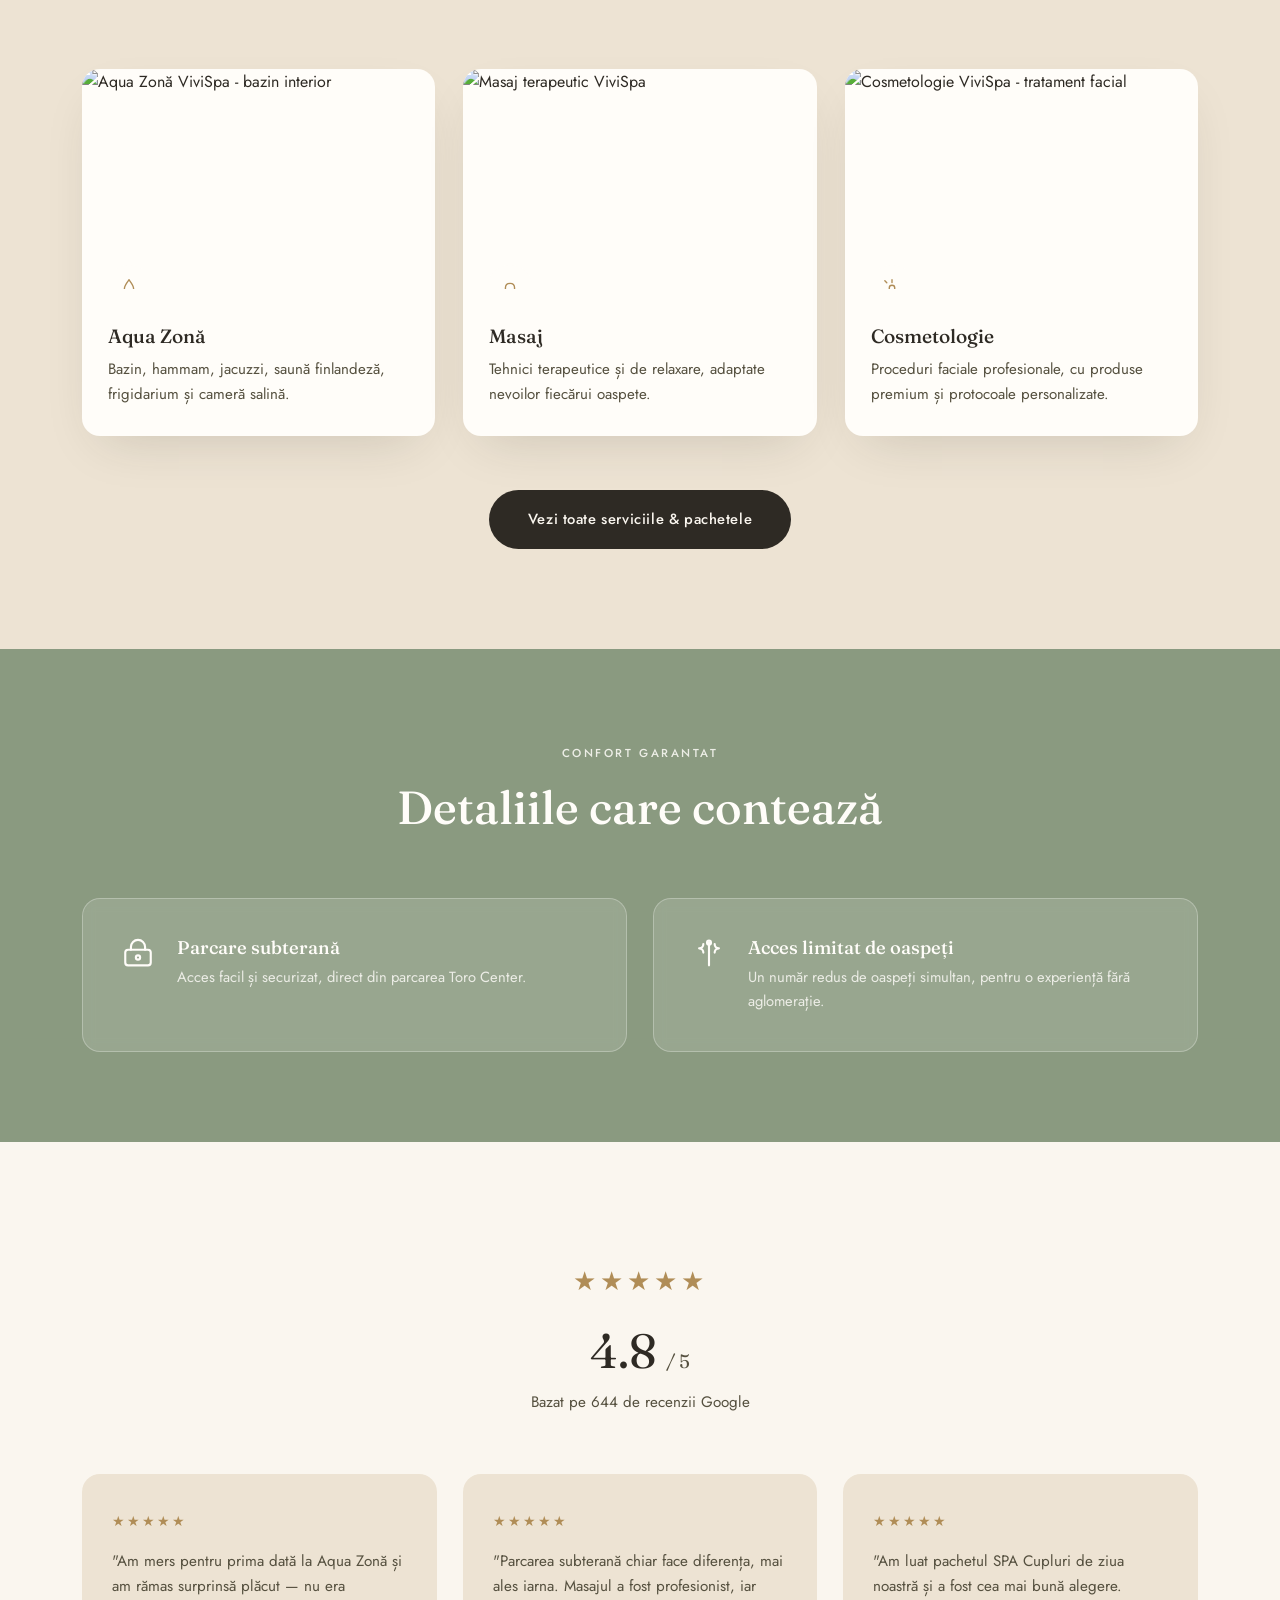
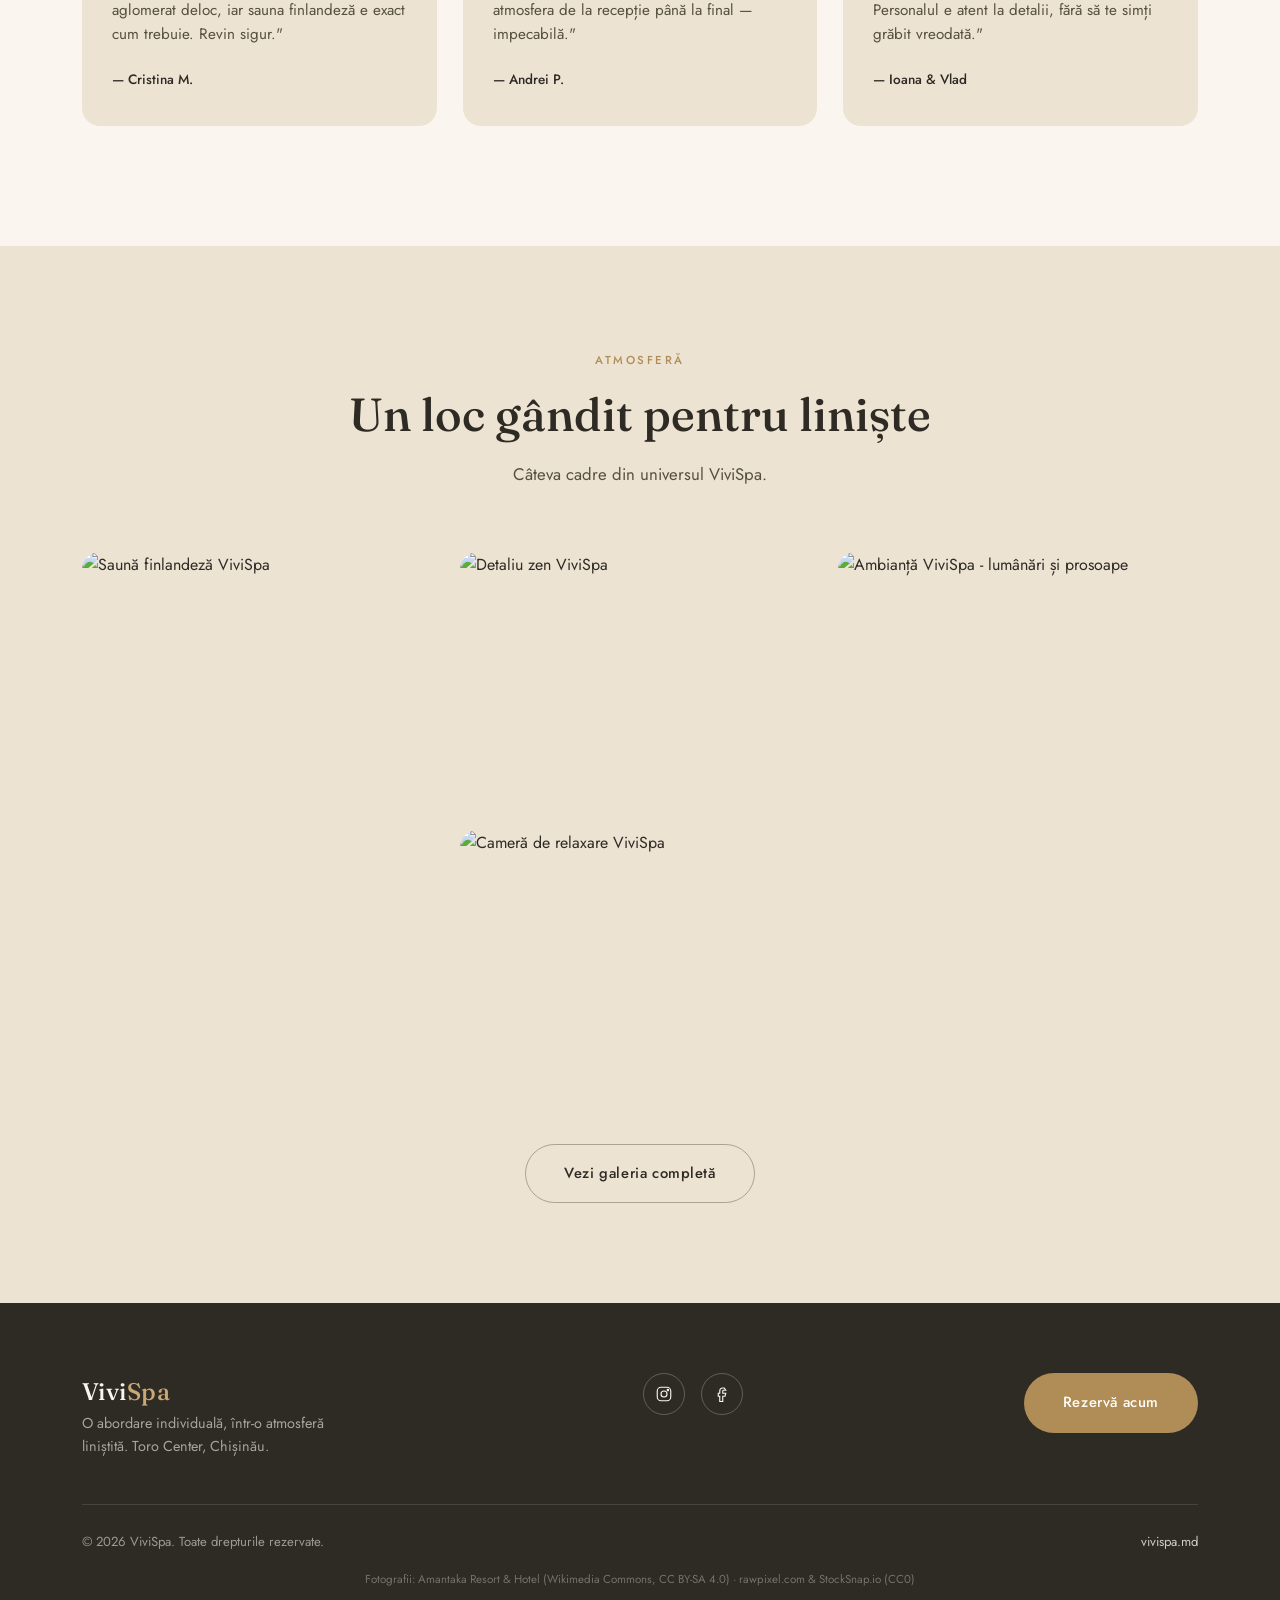
==== commit c34e6ed4: "Rebuild as multi-page site with real photography Restructure ViviSpa into 5 pages (Acasă, Despre, Se" ====
--- a/index.html
+++ b/index.html
@@ -8,777 +8,130 @@
 <link rel="preconnect" href="https://fonts.googleapis.com">
 <link rel="preconnect" href="https://fonts.gstatic.com" crossorigin>
 <link href="https://fonts.googleapis.com/css2?family=Fraunces:ital,opsz,wght@0,9..144,300;0,9..144,400;0,9..144,500;0,9..144,600;1,9..144,400&family=Jost:wght@300;400;500;600&display=swap" rel="stylesheet">
-<style>
-  :root {
-    --cream: #FAF6EF;
-    --warm-beige: #EDE3D3;
-    --warm-beige-2: #E4D6BE;
-    --gold: #B08D57;
-    --gold-soft: #C9A876;
-    --sage: #8A9A80;
-    --sage-soft: #A9B6A0;
-    --charcoal: #2E2A24;
-    --charcoal-soft: #55503F;
-    --white: #FFFDF9;
-    --shadow: 0 20px 50px -20px rgba(46, 42, 36, 0.18);
-    --radius: 18px;
-    --ease: cubic-bezier(.22,.61,.36,1);
-  }
-
-  * { box-sizing: border-box; margin: 0; padding: 0; }
-
-  html {
-    scroll-behavior: smooth;
-  }
-
-  body {
-    font-family: 'Jost', sans-serif;
-    background: var(--cream);
-    color: var(--charcoal);
-    line-height: 1.6;
-    font-weight: 400;
-    -webkit-font-smoothing: antialiased;
-    overflow-x: hidden;
-  }
-
-  h1, h2, h3, h4 {
-    font-family: 'Fraunces', serif;
-    font-weight: 500;
-    color: var(--charcoal);
-    line-height: 1.15;
-  }
-
-  a { color: inherit; text-decoration: none; }
-  ul { list-style: none; }
-  img, svg { display: block; max-width: 100%; }
-
-  .container {
-    max-width: 1180px;
-    margin: 0 auto;
-    padding: 0 32px;
-  }
-
-  section { position: relative; }
-
-  .eyebrow {
-    font-family: 'Jost', sans-serif;
-    text-transform: uppercase;
-    letter-spacing: 0.22em;
-    font-size: 0.72rem;
-    color: var(--gold);
-    font-weight: 500;
-    display: inline-block;
-    margin-bottom: 18px;
-  }
-
-  .section-title {
-    font-size: clamp(2rem, 4vw, 2.9rem);
-    margin-bottom: 20px;
-  }
-
-  .section-lead {
-    max-width: 620px;
-    color: var(--charcoal-soft);
-    font-size: 1.05rem;
-  }
-
-  .section-head {
-    text-align: center;
-    max-width: 700px;
-    margin: 0 auto 64px;
-  }
-  .section-head .section-lead { margin: 0 auto; }
-
-  .btn {
-    display: inline-flex;
-    align-items: center;
-    justify-content: center;
-    gap: 10px;
-    padding: 17px 38px;
-    border-radius: 999px;
-    font-family: 'Jost', sans-serif;
-    font-size: 0.92rem;
-    letter-spacing: 0.04em;
-    font-weight: 500;
-    cursor: pointer;
-    border: 1px solid transparent;
-    transition: transform .45s var(--ease), box-shadow .45s var(--ease), background .3s ease, color .3s ease;
-  }
-
-  .btn-primary {
-    background: var(--charcoal);
-    color: var(--cream);
-  }
-  .btn-primary:hover { transform: translateY(-3px); box-shadow: 0 16px 30px -12px rgba(46,42,36,0.45); }
-
-  .btn-outline {
-    background: transparent;
-    color: var(--charcoal);
-    border-color: rgba(46,42,36,0.35);
-  }
-  .btn-outline:hover { border-color: var(--charcoal); transform: translateY(-3px); }
-
-  .btn-gold {
-    background: var(--gold);
-    color: var(--white);
-  }
-  .btn-gold:hover { transform: translateY(-3px); box-shadow: 0 16px 30px -12px rgba(176,141,87,0.55); }
-
-  /* ===== NAV ===== */
-  header {
-    position: fixed;
-    top: 0; left: 0; right: 0;
-    z-index: 500;
-    padding: 20px 0;
-    background: rgba(250, 246, 239, 0.72);
-    backdrop-filter: blur(14px);
-    -webkit-backdrop-filter: blur(14px);
-    border-bottom: 1px solid rgba(46,42,36,0.06);
-    transition: padding .3s ease;
-  }
-  header .container { display: flex; align-items: center; justify-content: space-between; }
-
-  .logo {
-    font-family: 'Fraunces', serif;
-    font-size: 1.5rem;
-    font-weight: 500;
-    letter-spacing: 0.02em;
-  }
-  .logo span { color: var(--gold); }
-
-  nav ul { display: flex; gap: 34px; }
-  nav a {
-    font-size: 0.88rem;
-    letter-spacing: 0.02em;
-    color: var(--charcoal-soft);
-    position: relative;
-    padding-bottom: 4px;
-    transition: color .3s ease;
-  }
-  nav a:hover { color: var(--charcoal); }
-  nav a::after {
-    content: '';
-    position: absolute;
-    left: 0; bottom: 0;
-    width: 0; height: 1px;
-    background: var(--gold);
-    transition: width .35s var(--ease);
-  }
-  nav a:hover::after { width: 100%; }
-
-  .nav-actions { display: flex; align-items: center; gap: 20px; }
-  .nav-actions .btn { padding: 12px 26px; font-size: 0.82rem; }
-
-  .burger {
-    display: none;
-    flex-direction: column;
-    gap: 5px;
-    background: none;
-    border: none;
-    cursor: pointer;
-    padding: 6px;
-  }
-  .burger span {
-    width: 24px; height: 1.5px;
-    background: var(--charcoal);
-    transition: transform .3s ease, opacity .3s ease;
-  }
-  .burger.open span:nth-child(1) { transform: translateY(6.5px) rotate(45deg); }
-  .burger.open span:nth-child(2) { opacity: 0; }
-  .burger.open span:nth-child(3) { transform: translateY(-6.5px) rotate(-45deg); }
-
-  .mobile-menu { display: none; }
-
-  /* ===== HERO ===== */
-  .hero {
-    min-height: 100vh;
-    display: flex;
-    align-items: center;
-    justify-content: center;
-    text-align: center;
-    position: relative;
-    overflow: hidden;
-    background: linear-gradient(160deg, #FAF6EF 0%, #F3E9D7 45%, #EAD9BC 100%);
-  }
-
-  .hero .blob {
-    position: absolute;
-    border-radius: 50%;
-    filter: blur(70px);
-    opacity: 0.55;
-    animation: float 16s ease-in-out infinite;
-  }
-  .hero .blob-1 {
-    width: 480px; height: 480px;
-    background: radial-gradient(circle, #D9BE8F 0%, transparent 70%);
-    top: -120px; left: -100px;
-    animation-delay: 0s;
-  }
-  .hero .blob-2 {
-    width: 560px; height: 560px;
-    background: radial-gradient(circle, #C7CFBC 0%, transparent 70%);
-    bottom: -180px; right: -150px;
-    animation-delay: -6s;
-  }
-  .hero .blob-3 {
-    width: 360px; height: 360px;
-    background: radial-gradient(circle, #EFDFC3 0%, transparent 70%);
-    top: 40%; left: 60%;
-    animation-delay: -11s;
-  }
-  @keyframes float {
-    0%, 100% { transform: translate(0,0) scale(1); }
-    33% { transform: translate(30px, -40px) scale(1.08); }
-    66% { transform: translate(-25px, 25px) scale(0.96); }
-  }
-
-  .hero-content { position: relative; z-index: 2; padding: 0 24px; }
-  .hero-eyebrow {
-    font-size: 0.78rem;
-    letter-spacing: 0.3em;
-    text-transform: uppercase;
-    color: var(--charcoal-soft);
-    margin-bottom: 26px;
-    display: block;
-  }
-  .hero h1 {
-    font-size: clamp(2.4rem, 6.2vw, 4.6rem);
-    max-width: 900px;
-    margin: 0 auto 26px;
-    font-weight: 500;
-  }
-  .hero p {
-    max-width: 560px;
-    margin: 0 auto 42px;
-    color: var(--charcoal-soft);
-    font-size: 1.12rem;
-  }
-  .hero .rating-chip {
-    display: inline-flex;
-    align-items: center;
-    gap: 8px;
-    background: rgba(255,253,249,0.6);
-    border: 1px solid rgba(176,141,87,0.35);
-    padding: 8px 18px;
-    border-radius: 999px;
-    font-size: 0.82rem;
-    margin-bottom: 30px;
-    letter-spacing: 0.02em;
-  }
-  .hero .rating-chip strong { color: var(--gold); }
-
-  .scroll-cue {
-    position: absolute;
-    bottom: 36px; left: 50%;
-    transform: translateX(-50%);
-    width: 1px; height: 54px;
-    background: linear-gradient(to bottom, transparent, var(--charcoal-soft));
-    opacity: 0.5;
-  }
-
-  /* ===== REVEAL ===== */
-  .reveal {
-    opacity: 0;
-    transform: translateY(28px);
-    transition: opacity .9s var(--ease), transform .9s var(--ease);
-  }
-  .reveal.visible { opacity: 1; transform: translateY(0); }
-  .reveal-delay-1.visible { transition-delay: .12s; }
-  .reveal-delay-2.visible { transition-delay: .24s; }
-  .reveal-delay-3.visible { transition-delay: .36s; }
-
-  /* ===== ABOUT ===== */
-  .about {
-    padding: 150px 0 120px;
-    text-align: center;
-  }
-  .about .container { max-width: 780px; }
-  .about p {
-    font-size: clamp(1.15rem, 2vw, 1.45rem);
-    font-family: 'Fraunces', serif;
-    font-weight: 300;
-    font-style: italic;
-    color: var(--charcoal-soft);
-    line-height: 1.6;
-  }
-  .about .divider {
-    width: 46px; height: 2px;
-    background: var(--gold);
-    margin: 0 auto 40px;
-  }
-
-  /* ===== SERVICES ===== */
-  .services { padding: 100px 0; background: var(--warm-beige); }
-  .services-grid {
-    display: grid;
-    grid-template-columns: repeat(3, 1fr);
-    gap: 28px;
-  }
-  .service-card {
-    background: var(--white);
-    border-radius: var(--radius);
-    padding: 42px 32px;
-    box-shadow: var(--shadow);
-    transition: transform .5s var(--ease), box-shadow .5s var(--ease);
-  }
-  .service-card:hover {
-    transform: translateY(-8px);
-    box-shadow: 0 30px 60px -20px rgba(46,42,36,0.25);
-  }
-  .service-icon {
-    width: 54px; height: 54px;
-    border-radius: 50%;
-    background: var(--warm-beige);
-    display: flex; align-items: center; justify-content: center;
-    margin-bottom: 24px;
-  }
-  .service-icon svg { width: 26px; height: 26px; stroke: var(--gold); }
-  .service-card h3 { font-size: 1.25rem; margin-bottom: 12px; }
-  .service-card p { color: var(--charcoal-soft); font-size: 0.95rem; }
-
-  /* ===== PACKAGES ===== */
-  .packages { padding: 120px 0; }
-  .packages-grid {
-    display: grid;
-    grid-template-columns: repeat(3, 1fr);
-    gap: 26px;
-    margin-bottom: 50px;
-  }
-  .package-card {
-    border: 1px solid rgba(46,42,36,0.12);
-    border-radius: var(--radius);
-    padding: 46px 30px;
-    text-align: center;
-    background: var(--white);
-    transition: border-color .4s ease, transform .4s var(--ease);
-  }
-  .package-card:hover { border-color: var(--gold); transform: translateY(-6px); }
-  .package-card .pkg-icon {
-    width: 44px; height: 44px;
-    margin: 0 auto 22px;
-  }
-  .package-card .pkg-icon svg { width: 100%; height: 100%; stroke: var(--sage); }
-  .package-card h3 { font-size: 1.3rem; margin-bottom: 10px; }
-  .package-card p { color: var(--charcoal-soft); font-size: 0.92rem; }
-
-  .gift-banner {
-    display: flex;
-    align-items: center;
-    justify-content: space-between;
-    gap: 24px;
-    background: var(--charcoal);
-    color: var(--cream);
-    border-radius: var(--radius);
-    padding: 36px 44px;
-    flex-wrap: wrap;
-  }
-  .gift-banner h4 {
-    color: var(--cream);
-    font-size: 1.3rem;
-    margin-bottom: 6px;
-  }
-  .gift-banner p { color: rgba(250,246,239,0.7); font-size: 0.92rem; }
-
-  /* ===== FACILITIES ===== */
-  .facilities { padding: 90px 0; background: var(--sage); }
-  .facilities .section-head .section-lead { color: rgba(255,253,249,0.85); }
-  .facilities .section-head h2 { color: var(--white); }
-  .facilities .eyebrow { color: var(--white); opacity: 0.85; }
-  .facilities-grid {
-    display: grid;
-    grid-template-columns: repeat(2, 1fr);
-    gap: 26px;
-  }
-  .facility-badge {
-    background: rgba(255,253,249,0.12);
-    border: 1px solid rgba(255,253,249,0.28);
-    border-radius: var(--radius);
-    padding: 38px;
-    display: flex;
-    gap: 22px;
-    align-items: flex-start;
-    color: var(--white);
-    backdrop-filter: blur(6px);
-  }
-  .facility-badge svg { width: 34px; height: 34px; stroke: var(--white); flex-shrink: 0; }
-  .facility-badge h3 { color: var(--white); font-size: 1.15rem; margin-bottom: 8px; }
-  .facility-badge p { color: rgba(255,253,249,0.82); font-size: 0.92rem; }
-
-  /* ===== REVIEWS ===== */
-  .reviews { padding: 120px 0; }
-  .rating-summary {
-    text-align: center;
-    margin-bottom: 60px;
-  }
-  .rating-summary .stars { color: var(--gold); font-size: 1.6rem; letter-spacing: 4px; margin-bottom: 10px; }
-  .rating-summary .score { font-family: 'Fraunces', serif; font-size: 3rem; }
-  .rating-summary .score span { font-size: 1.2rem; color: var(--charcoal-soft); }
-  .rating-summary p { color: var(--charcoal-soft); font-size: 0.95rem; }
-
-  .reviews-grid {
-    display: grid;
-    grid-template-columns: repeat(3, 1fr);
-    gap: 26px;
-  }
-  .review-card {
-    background: var(--warm-beige);
-    border-radius: var(--radius);
-    padding: 36px 30px;
-  }
-  .review-card .stars { color: var(--gold); font-size: 0.9rem; margin-bottom: 16px; letter-spacing: 2px; }
-  .review-card p { font-size: 0.95rem; color: var(--charcoal-soft); margin-bottom: 22px; }
-  .review-card .reviewer { font-size: 0.85rem; font-weight: 500; color: var(--charcoal); }
-
-  /* ===== GALLERY ===== */
-  .gallery { padding: 100px 0; background: var(--warm-beige); }
-  .gallery-grid {
-    display: grid;
-    grid-template-columns: repeat(3, 1fr);
-    grid-auto-rows: 240px;
-    gap: 18px;
-  }
-  .gallery-item {
-    border-radius: var(--radius);
-    position: relative;
-    overflow: hidden;
-  }
-  .gallery-item::before {
-    content: '';
-    position: absolute;
-    inset: 0;
-    background-image:
-      repeating-linear-gradient(115deg, rgba(255,255,255,0.10) 0px, rgba(255,255,255,0.10) 1px, transparent 1px, transparent 34px);
-    mix-blend-mode: overlay;
-  }
-  .g1 { background: radial-gradient(circle at 30% 30%, #EADFC7, #C7A968 120%); }
-  .g2 { background: linear-gradient(135deg, #E7DCC6, #A9B6A0); }
-  .g3 { background: radial-gradient(circle at 70% 40%, #F2E9D6, #C9A876 140%); }
-  .g4 { background: linear-gradient(160deg, #D9CBA6, #8A9A80); }
-  .g5 { background: radial-gradient(circle at 50% 60%, #F6EFDF, #B08D57 150%); }
-  .g6 { background: linear-gradient(140deg, #ECE1CB, #C7CFBC); }
-
-  /* ===== CONTACT ===== */
-  .contact { padding: 120px 0; }
-  .contact-grid {
-    display: grid;
-    grid-template-columns: 1fr 1fr;
-    gap: 60px;
-  }
-  .contact-info h3 { font-size: 1.4rem; margin-bottom: 26px; }
-  .contact-row {
-    display: flex;
-    gap: 16px;
-    margin-bottom: 22px;
-    align-items: flex-start;
-  }
-  .contact-row svg { width: 22px; height: 22px; stroke: var(--gold); flex-shrink: 0; margin-top: 3px; }
-  .contact-row div a { color: var(--charcoal); border-bottom: 1px solid transparent; transition: border-color .3s ease; }
-  .contact-row div a:hover { border-color: var(--gold); }
-  .contact-row .label { font-size: 0.78rem; text-transform: uppercase; letter-spacing: 0.12em; color: var(--charcoal-soft); margin-bottom: 3px; }
-
-  .schedule {
-    background: var(--warm-beige);
-    border-radius: var(--radius);
-    padding: 34px 36px;
-  }
-  .schedule h3 { font-size: 1.4rem; margin-bottom: 22px; }
-  .schedule-row {
-    display: flex;
-    justify-content: space-between;
-    padding: 11px 0;
-    border-bottom: 1px solid rgba(46,42,36,0.08);
-    font-size: 0.92rem;
-  }
-  .schedule-row:last-child { border-bottom: none; }
-  .schedule-row.peak {
-    background: rgba(176,141,87,0.14);
-    margin: 0 -14px;
-    padding: 11px 14px;
-    border-radius: 10px;
-    border-bottom-color: transparent;
-    font-weight: 500;
-  }
-  .schedule-row .peak-tag {
-    font-size: 0.7rem;
-    text-transform: uppercase;
-    letter-spacing: 0.06em;
-    color: var(--gold);
-    margin-left: 8px;
-  }
-  .contact-info .btn { margin-top: 10px; }
-
-  /* ===== FOOTER ===== */
-  footer { background: var(--charcoal); color: var(--cream); padding: 70px 0 30px; }
-  .footer-top {
-    display: flex;
-    justify-content: space-between;
-    align-items: flex-start;
-    flex-wrap: wrap;
-    gap: 40px;
-    padding-bottom: 46px;
-    border-bottom: 1px solid rgba(250,246,239,0.12);
-  }
-  footer .logo { color: var(--cream); margin-bottom: 14px; }
-  footer .logo span { color: var(--gold-soft); }
-  footer .footer-tagline { color: rgba(250,246,239,0.6); font-size: 0.9rem; max-width: 280px; }
-  .footer-social { display: flex; gap: 16px; }
-  .footer-social a {
-    width: 42px; height: 42px;
-    border: 1px solid rgba(250,246,239,0.25);
-    border-radius: 50%;
-    display: flex; align-items: center; justify-content: center;
-    transition: border-color .3s ease, background .3s ease;
-  }
-  .footer-social a:hover { border-color: var(--gold-soft); background: rgba(176,141,87,0.15); }
-  .footer-social svg { width: 18px; height: 18px; stroke: var(--cream); }
-  .footer-bottom {
-    display: flex;
-    justify-content: space-between;
-    align-items: center;
-    padding-top: 26px;
-    flex-wrap: wrap;
-    gap: 16px;
-    font-size: 0.82rem;
-    color: rgba(250,246,239,0.55);
-  }
-  .footer-bottom a { color: rgba(250,246,239,0.8); }
-
-  /* ===== STICKY CTA ===== */
-  .sticky-cta {
-    position: fixed;
-    bottom: 26px;
-    right: 26px;
-    z-index: 600;
-    padding: 15px 26px;
-    font-size: 0.85rem;
-    box-shadow: 0 18px 40px -14px rgba(46,42,36,0.5);
-    opacity: 0;
-    transform: translateY(16px);
-    pointer-events: none;
-    transition: opacity .4s ease, transform .4s ease;
-  }
-  .sticky-cta.show { opacity: 1; transform: translateY(0); pointer-events: auto; }
-
-  /* ===== RESPONSIVE ===== */
-  @media (max-width: 960px) {
-    .services-grid, .packages-grid, .reviews-grid { grid-template-columns: repeat(2, 1fr); }
-    .gallery-grid { grid-template-columns: repeat(2, 1fr); }
-    .contact-grid { grid-template-columns: 1fr; gap: 44px; }
-  }
-
-  @media (max-width: 760px) {
-    nav, .nav-actions .btn-outline { display: none; }
-    .burger { display: flex; }
-    .nav-actions .btn-gold { padding: 10px 20px; font-size: 0.78rem; }
-
-    .mobile-menu {
-      position: fixed;
-      top: 68px; left: 0; right: 0;
-      background: var(--cream);
-      border-bottom: 1px solid rgba(46,42,36,0.1);
-      padding: 10px 32px 26px;
-      display: flex;
-      flex-direction: column;
-      gap: 4px;
-      transform: translateY(-12px);
-      opacity: 0;
-      pointer-events: none;
-      transition: opacity .35s ease, transform .35s ease;
-      z-index: 400;
-    }
-    .mobile-menu.open { opacity: 1; transform: translateY(0); pointer-events: auto; }
-    .mobile-menu a { padding: 13px 0; border-bottom: 1px solid rgba(46,42,36,0.06); font-size: 0.98rem; }
-
-    .services-grid, .packages-grid, .reviews-grid, .gallery-grid, .facilities-grid { grid-template-columns: 1fr; }
-    .gallery-grid { grid-auto-rows: 200px; }
-    .about { padding: 120px 0 90px; }
-    .gift-banner { flex-direction: column; align-items: flex-start; }
-    .container { padding: 0 22px; }
-    .sticky-cta { right: 18px; bottom: 18px; padding: 13px 22px; font-size: 0.8rem; }
-  }
-
-  @media (prefers-reduced-motion: reduce) {
-    html { scroll-behavior: auto; }
-    .hero .blob { animation: none; }
-    .reveal { transition: none; opacity: 1; transform: none; }
-  }
-</style>
+<link rel="stylesheet" href="assets/styles.css">
 </head>
 <body>
 
-<header id="siteHeader">
-  <div class="container">
-    <a href="#hero" class="logo">Vivi<span>Spa</span></a>
+<header>
+  <div class="container">
+    <a href="index.html" class="logo">Vivi<span>Spa</span></a>
     <nav>
       <ul>
-        <li><a href="#despre">Despre</a></li>
-        <li><a href="#servicii">Servicii</a></li>
-        <li><a href="#pachete">Pachete</a></li>
-        <li><a href="#recenzii">Recenzii</a></li>
-        <li><a href="#galerie">Galerie</a></li>
-        <li><a href="#contact">Contact</a></li>
+        <li><a href="index.html" class="active">Acasă</a></li>
+        <li><a href="despre.html">Despre</a></li>
+        <li><a href="servicii.html">Servicii & Pachete</a></li>
+        <li><a href="galerie.html">Galerie</a></li>
+        <li><a href="contact.html">Contact</a></li>
       </ul>
     </nav>
     <div class="nav-actions">
-      <a href="#contact" class="btn btn-outline">Program</a>
-      <a href="#contact" class="btn btn-gold">Rezervă acum</a>
-      <button class="burger" id="burgerBtn" aria-label="Deschide meniul">
-        <span></span><span></span><span></span>
-      </button>
+      <a href="contact.html" class="btn btn-outline">Program</a>
+      <a href="contact.html" class="btn btn-gold">Rezervă acum</a>
+      <button class="burger" id="burgerBtn" aria-label="Deschide meniul"><span></span><span></span><span></span></button>
     </div>
   </div>
   <div class="mobile-menu" id="mobileMenu">
-    <a href="#despre">Despre</a>
-    <a href="#servicii">Servicii</a>
-    <a href="#pachete">Pachete</a>
-    <a href="#facilitati">Facilități</a>
-    <a href="#recenzii">Recenzii</a>
-    <a href="#galerie">Galerie</a>
-    <a href="#contact">Contact</a>
+    <a href="index.html">Acasă</a>
+    <a href="despre.html">Despre</a>
+    <a href="servicii.html">Servicii & Pachete</a>
+    <a href="galerie.html">Galerie</a>
+    <a href="contact.html">Contact</a>
   </div>
 </header>
 
-<section class="hero" id="hero">
-  <span class="blob blob-1"></span>
-  <span class="blob blob-2"></span>
-  <span class="blob blob-3"></span>
-  <div class="hero-content">
+<section class="photo-hero">
+  <img src="https://upload.wikimedia.org/wikipedia/commons/thumb/7/73/Swimming_pool_and_terrasse_of_Amantaka_luxury_Resort_%26_Hotel_in_Luang_Prabang_Laos.jpg/1920px-Swimming_pool_and_terrasse_of_Amantaka_luxury_Resort_%26_Hotel_in_Luang_Prabang_Laos.jpg" alt="Terasă și bazin ViviSpa">
+  <div class="photo-hero-content">
     <span class="hero-eyebrow">ViviSpa · Toro Center · Chișinău</span>
     <div class="rating-chip">★★★★★ <strong>4.8</strong> din 644 recenzii Google</div>
     <h1>Oferim oaspeților o abordare individuală</h1>
     <p>Într-o atmosferă liniștită, gândită pentru fiecare oaspete în parte — aici timpul încetinește, iar rafinamentul devine firesc.</p>
-    <a href="#contact" class="btn btn-primary">Rezervă acum</a>
+    <a href="contact.html" class="btn btn-primary">Rezervă acum</a>
   </div>
   <span class="scroll-cue"></span>
 </section>
 
-<section class="about reveal" id="despre">
+<section class="about reveal">
   <div class="container">
     <span class="divider"></span>
-    <p>La ViviSpa credem că fiecare oaspete merită o experiență croită special pentru el — nu un program standard, ci un moment de liniște autentică. Îmbinăm ritualuri tradiționale cu un standard de lux discret, într-un spațiu unde aglomerația nu are loc, iar atenția rămâne mereu personală.</p>
-  </div>
-</section>
-
-<section class="services" id="servicii">
+    <p>La ViviSpa credem că fiecare oaspete merită o experiență croită special pentru el — nu un program standard, ci un moment de liniște autentică. Îmbinăm ritualuri tradiționale cu un standard de lux discret, într-un spațiu unde aglomerația nu are loc.</p>
+  </div>
+  <div class="container" style="text-align:center; margin-top: 8px;">
+    <a href="despre.html" class="btn btn-outline">Despre filosofia noastră</a>
+  </div>
+</section>
+
+<section class="services" id="servicii-preview">
   <div class="container">
     <div class="section-head reveal">
-      <span class="eyebrow">Serviciile noastre</span>
+      <span class="eyebrow">Ce oferim</span>
       <h2 class="section-title">Ritualuri pentru trup și minte</h2>
-      <p class="section-lead">O gamă completă de experiențe de wellness, gândite pentru relaxare profundă și rezultate vizibile.</p>
+      <p class="section-lead">De la Aqua Zonă la cosmetologie și masaj — o gamă completă de experiențe de wellness.</p>
     </div>
     <div class="services-grid">
-
       <div class="service-card reveal">
-        <div class="service-icon">
-          <svg viewBox="0 0 24 24" fill="none" stroke-width="1.5" stroke-linecap="round" stroke-linejoin="round"><path d="M12 3c-3 4-5 6.5-5 9.5a5 5 0 0 0 10 0C17 9.5 15 7 12 3Z"/><path d="M4 20c1.5-1 3-1 4.5 0s3 1 4.5 0 3-1 4.5 0 2 1 2 1"/></svg>
-        </div>
-        <h3>Aqua Zonă</h3>
-        <p>Bazin, hammam, jacuzzi, saună finlandeză, frigidarium, duș de contrast, duș emoțional și cameră salină — un circuit complet de relaxare termală.</p>
-      </div>
-
+        <div class="service-photo">
+          <img src="https://upload.wikimedia.org/wikipedia/commons/thumb/1/17/Indoor_pool_of_spa_with_open_door_at_Amantaka_luxury_Resort_%26_Hotel_in_Luang_Prabang_Laos.jpg/1920px-Indoor_pool_of_spa_with_open_door_at_Amantaka_luxury_Resort_%26_Hotel_in_Luang_Prabang_Laos.jpg" alt="Aqua Zonă ViviSpa - bazin interior">
+          <div class="service-icon"><svg viewBox="0 0 24 24" fill="none" stroke-width="1.5" stroke-linecap="round" stroke-linejoin="round"><path d="M12 3c-3 4-5 6.5-5 9.5a5 5 0 0 0 10 0C17 9.5 15 7 12 3Z"/></svg></div>
+        </div>
+        <div class="service-body">
+          <h3>Aqua Zonă</h3>
+          <p>Bazin, hammam, jacuzzi, saună finlandeză, frigidarium și cameră salină.</p>
+        </div>
+      </div>
       <div class="service-card reveal reveal-delay-1">
-        <div class="service-icon">
-          <svg viewBox="0 0 24 24" fill="none" stroke-width="1.5" stroke-linecap="round" stroke-linejoin="round"><path d="M7 12c0-3 2-5 5-5s5 2 5 5-2 6-5 8c-3-2-5-5-5-8Z"/><path d="M9 11c1-1 2-1 3 0"/></svg>
-        </div>
-        <h3>Masaj</h3>
-        <p>Tehnici de masaj terapeutic și de relaxare, adaptate nevoilor fiecărui oaspete, pentru eliberarea tensiunii acumulate.</p>
-      </div>
-
+        <div class="service-photo">
+          <img src="https://images.rawpixel.com/editor_1024/cHJpdmF0ZS9zdGF0aWMvaW1hZ2Uvd2Vic2l0ZS8yMDIyLTA0L2xyL3B4MTA5NzY5Ni1pbWFnZS1rd3Z3OXljbC5qcGc.jpg" alt="Masaj terapeutic ViviSpa">
+          <div class="service-icon"><svg viewBox="0 0 24 24" fill="none" stroke-width="1.5" stroke-linecap="round" stroke-linejoin="round"><path d="M7 12c0-3 2-5 5-5s5 2 5 5-2 6-5 8c-3-2-5-5-5-8Z"/></svg></div>
+        </div>
+        <div class="service-body">
+          <h3>Masaj</h3>
+          <p>Tehnici terapeutice și de relaxare, adaptate nevoilor fiecărui oaspete.</p>
+        </div>
+      </div>
       <div class="service-card reveal reveal-delay-2">
-        <div class="service-icon">
-          <svg viewBox="0 0 24 24" fill="none" stroke-width="1.5" stroke-linecap="round" stroke-linejoin="round"><circle cx="12" cy="12" r="3"/><path d="M12 3v3M12 18v3M4.2 4.2l2.1 2.1M17.7 17.7l2.1 2.1M3 12h3M18 12h3M4.2 19.8l2.1-2.1M17.7 6.3l2.1-2.1"/></svg>
-        </div>
-        <h3>Cosmetologie</h3>
-        <p>Proceduri faciale profesionale pentru îngrijirea și regenerarea pielii, cu produse premium și protocoale personalizate.</p>
-      </div>
-
-      <div class="service-card reveal">
-        <div class="service-icon">
-          <svg viewBox="0 0 24 24" fill="none" stroke-width="1.5" stroke-linecap="round" stroke-linejoin="round"><path d="M4 17c2-1 3-3 3-5s2-4 5-4 4 2 4 4M4 17c0 2 2 3 4 3M4 17c0-1 .5-2 1-3"/><circle cx="17" cy="7" r="1.2"/></svg>
-        </div>
-        <h3>Peeling turcesc cu masaj de spumă</h3>
-        <p>Ritual tradițional de exfoliere urmat de un masaj bogat în spumă — pielea rămâne catifelată și profund curățată.</p>
-      </div>
-
-      <div class="service-card reveal reveal-delay-1">
-        <div class="service-icon">
-          <svg viewBox="0 0 24 24" fill="none" stroke-width="1.5" stroke-linecap="round" stroke-linejoin="round"><path d="M5 19c3-8 5-14 7-14s4 6 7 14"/><path d="M8 19h8"/></svg>
-        </div>
-        <h3>Proceduri de remodelare</h3>
-        <p>Tratamente corporale moderne, orientate spre fermitate și tonifiere, integrate în programe personalizate.</p>
-      </div>
-
-    </div>
-  </div>
-</section>
-
-<section class="packages" id="pachete">
-  <div class="container">
-    <div class="section-head reveal">
-      <span class="eyebrow">Pachete</span>
-      <h2 class="section-title">O experiență pentru fiecare ocazie</h2>
-      <p class="section-lead">Pachete gândite pentru cupluri, domni și doamne — plus carduri cadou pentru cei dragi.</p>
-    </div>
-    <div class="packages-grid">
-      <div class="package-card reveal">
-        <div class="pkg-icon">
-          <svg viewBox="0 0 24 24" fill="none" stroke-width="1.5" stroke-linecap="round" stroke-linejoin="round"><circle cx="8.5" cy="10" r="3.5"/><circle cx="15.5" cy="10" r="3.5"/><path d="M4 19c1-2.5 2.7-4 4.5-4s3.5 1.5 4.5 4M11 19c1-2.5 2.7-4 4.5-4s3.5 1.5 4.5 4"/></svg>
-        </div>
-        <h3>SPA Cupluri</h3>
-        <p>Un moment de intimitate și relaxare comună, în ritmul vostru, departe de agitația zilnică.</p>
-      </div>
-      <div class="package-card reveal reveal-delay-1">
-        <div class="pkg-icon">
-          <svg viewBox="0 0 24 24" fill="none" stroke-width="1.5" stroke-linecap="round" stroke-linejoin="round"><circle cx="12" cy="8" r="4"/><path d="M4 20c1.5-4.5 5-6 8-6s6.5 1.5 8 6"/></svg>
-        </div>
-        <h3>SPA Domni</h3>
-        <p>Program dedicat exclusiv domnilor — recuperare, relaxare și îngrijire, fără compromisuri.</p>
-      </div>
-      <div class="package-card reveal reveal-delay-2">
-        <div class="pkg-icon">
-          <svg viewBox="0 0 24 24" fill="none" stroke-width="1.5" stroke-linecap="round" stroke-linejoin="round"><path d="M12 4c-4 3-8 5-8 9a8 8 0 0 0 16 0c0-4-4-6-8-9Z"/></svg>
-        </div>
-        <h3>SPA Doamne</h3>
-        <p>Ritualuri complete de înfrumusețare și relaxare, într-o atmosferă gândită special pentru doamne.</p>
-      </div>
-    </div>
-    <div class="gift-banner reveal">
-      <div>
-        <h4>Gift Cards ViviSpa</h4>
-        <p>Oferă cuiva drag o experiență de neuitat — carduri cadou disponibile pentru orice pachet.</p>
-      </div>
-      <a href="#contact" class="btn btn-gold">Cere detalii</a>
-    </div>
-  </div>
-</section>
-
-<section class="facilities" id="facilitati">
+        <div class="service-photo">
+          <img src="https://cdn.stocksnap.io/img-thumbs/960w/LRSAT4NCLS.jpg" alt="Cosmetologie ViviSpa - tratament facial">
+          <div class="service-icon"><svg viewBox="0 0 24 24" fill="none" stroke-width="1.5" stroke-linecap="round" stroke-linejoin="round"><circle cx="12" cy="12" r="3"/><path d="M12 3v3M12 18v3M4.2 4.2l2.1 2.1M17.7 17.7l2.1 2.1"/></svg></div>
+        </div>
+        <div class="service-body">
+          <h3>Cosmetologie</h3>
+          <p>Proceduri faciale profesionale, cu produse premium și protocoale personalizate.</p>
+        </div>
+      </div>
+    </div>
+    <div class="container" style="text-align:center; margin-top: 54px; padding:0;">
+      <a href="servicii.html" class="btn btn-primary">Vezi toate serviciile & pachetele</a>
+    </div>
+  </div>
+</section>
+
+<section class="facilities">
   <div class="container">
     <div class="section-head reveal">
       <span class="eyebrow">Confort garantat</span>
       <h2 class="section-title">Detaliile care contează</h2>
-      <p class="section-lead">Am gândit fiecare aspect al vizitei tale, ca liniștea să nu fie întreruptă de nimic.</p>
     </div>
     <div class="facilities-grid">
       <div class="facility-badge reveal">
         <svg viewBox="0 0 24 24" fill="none" stroke-width="1.5" stroke-linecap="round" stroke-linejoin="round"><rect x="3" y="9" width="18" height="11" rx="2"/><path d="M7 9V7a5 5 0 0 1 10 0v2"/><circle cx="12" cy="14.5" r="1.5"/></svg>
         <div>
           <h3>Parcare subterană</h3>
-          <p>Acces facil și securizat, direct din parcarea Toro Center, fără griji legate de loc de parcare.</p>
+          <p>Acces facil și securizat, direct din parcarea Toro Center.</p>
         </div>
       </div>
       <div class="facility-badge reveal reveal-delay-1">
         <svg viewBox="0 0 24 24" fill="none" stroke-width="1.5" stroke-linecap="round" stroke-linejoin="round"><path d="M12 4v16M5 8c2 0 3-1.5 3-3M5 8c2 0 3 1.5 3 3M19 8c-2 0-3-1.5-3-3M19 8c-2 0-3 1.5-3 3"/><circle cx="12" cy="4" r="1.4"/></svg>
         <div>
           <h3>Acces limitat de oaspeți</h3>
-          <p>Un număr redus de oaspeți simultan, pentru o experiență liniștită, fără aglomerație.</p>
-        </div>
-      </div>
-    </div>
-  </div>
-</section>
-
-<section class="reviews" id="recenzii">
+          <p>Un număr redus de oaspeți simultan, pentru o experiență fără aglomerație.</p>
+        </div>
+      </div>
+    </div>
+  </div>
+</section>
+
+<section class="reviews">
   <div class="container">
     <div class="rating-summary reveal">
       <div class="stars">★★★★★</div>
@@ -805,65 +158,29 @@
   </div>
 </section>
 
-<section class="gallery" id="galerie">
+<section class="gallery">
   <div class="container">
     <div class="section-head reveal">
       <span class="eyebrow">Atmosferă</span>
       <h2 class="section-title">Un loc gândit pentru liniște</h2>
+      <p class="section-lead">Câteva cadre din universul ViviSpa.</p>
     </div>
     <div class="gallery-grid">
-      <div class="gallery-item g1 reveal"></div>
-      <div class="gallery-item g2 reveal reveal-delay-1"></div>
-      <div class="gallery-item g3 reveal reveal-delay-2"></div>
-      <div class="gallery-item g4 reveal"></div>
-      <div class="gallery-item g5 reveal reveal-delay-1"></div>
-      <div class="gallery-item g6 reveal reveal-delay-2"></div>
-    </div>
-  </div>
-</section>
-
-<section class="contact" id="contact">
-  <div class="container">
-    <div class="section-head reveal">
-      <span class="eyebrow">Contact & Program</span>
-      <h2 class="section-title">Te așteptăm la ViviSpa</h2>
-    </div>
-    <div class="contact-grid">
-      <div class="contact-info reveal">
-        <h3>Detalii de contact</h3>
-        <div class="contact-row">
-          <svg viewBox="0 0 24 24" fill="none" stroke-width="1.5" stroke-linecap="round" stroke-linejoin="round"><path d="M12 21s-7-6.5-7-11.5A7 7 0 0 1 19 9.5C19 14.5 12 21 12 21Z"/><circle cx="12" cy="9.5" r="2.5"/></svg>
-          <div>
-            <div class="label">Adresă</div>
-            str. Pantelimon Halippa 6, „Toro Center", MD-2009, Chișinău
-          </div>
-        </div>
-        <div class="contact-row">
-          <svg viewBox="0 0 24 24" fill="none" stroke-width="1.5" stroke-linecap="round" stroke-linejoin="round"><path d="M4 5c0 8 7 15 15 15l3-4-6-3-2 2c-2-1-4-3-5-5l2-2-3-6-4 3Z"/></svg>
-          <div>
-            <div class="label">Telefon</div>
-            <a href="tel:+37360858486">+373 608 58 486</a>
-          </div>
-        </div>
-        <div class="contact-row">
-          <svg viewBox="0 0 24 24" fill="none" stroke-width="1.5" stroke-linecap="round" stroke-linejoin="round"><rect x="3" y="5" width="18" height="14" rx="2"/><path d="m4 7 8 6 8-6"/></svg>
-          <div>
-            <div class="label">Email</div>
-            <a href="mailto:info@vivispa.md">info@vivispa.md</a>
-          </div>
-        </div>
-        <a href="https://www.google.com/maps/search/?api=1&query=Toro+Center+str.+Pantelimon+Halippa+6+Chi%C8%99in%C4%83u" target="_blank" rel="noopener" class="btn btn-outline">Deschide în Google Maps</a>
-      </div>
-      <div class="schedule reveal">
-        <h3>Program</h3>
-        <div class="schedule-row"><span>Luni</span><span>09:00 – 22:00</span></div>
-        <div class="schedule-row"><span>Marți</span><span>09:00 – 22:00</span></div>
-        <div class="schedule-row"><span>Miercuri</span><span>09:00 – 22:00</span></div>
-        <div class="schedule-row peak"><span>Joi <span class="peak-tag">Oră de vârf</span></span><span>09:00 – 22:00</span></div>
-        <div class="schedule-row"><span>Vineri</span><span>09:00 – 22:00</span></div>
-        <div class="schedule-row"><span>Sâmbătă</span><span>10:00 – 22:00</span></div>
-        <div class="schedule-row"><span>Duminică</span><span>10:00 – 20:00</span></div>
-      </div>
+      <div class="gallery-item tall reveal">
+        <img src="https://upload.wikimedia.org/wikipedia/commons/thumb/e/ef/Sauna_of_the_spa_at_Amantaka_luxury_Resort_%26_Hotel_in_Luang_Prabang_Laos.jpg/1920px-Sauna_of_the_spa_at_Amantaka_luxury_Resort_%26_Hotel_in_Luang_Prabang_Laos.jpg" alt="Saună finlandeză ViviSpa">
+      </div>
+      <div class="gallery-item reveal reveal-delay-1">
+        <img src="https://images.rawpixel.com/editor_1024/cHJpdmF0ZS9zdGF0aWMvaW1hZ2Uvd2Vic2l0ZS8yMDIyLTA0L2xyL3NrMTQ0Ny1pbWFnZS1rd3Z1bDNhdS5qcGc.jpg" alt="Detaliu zen ViviSpa">
+      </div>
+      <div class="gallery-item reveal reveal-delay-2">
+        <img src="https://images.rawpixel.com/editor_1024/czNmcy1wcml2YXRlL3Jhd3BpeGVsX2ltYWdlcy93ZWJzaXRlX2NvbnRlbnQvbHIvYnM0NzktaW1hZ2Uta3d2eW14ZGcuanBn.jpg" alt="Ambianță ViviSpa - lumânări și prosoape">
+      </div>
+      <div class="gallery-item reveal">
+        <img src="https://upload.wikimedia.org/wikipedia/commons/thumb/5/58/Spa_bath_and_chairs_in_Amantaka_luxury_Resort_%26_Hotel_in_Luang_Prabang_Laos.jpg/1920px-Spa_bath_and_chairs_in_Amantaka_luxury_Resort_%26_Hotel_in_Luang_Prabang_Laos.jpg" alt="Cameră de relaxare ViviSpa">
+      </div>
+    </div>
+    <div class="container" style="text-align:center; margin-top: 54px; padding:0;">
+      <a href="galerie.html" class="btn btn-outline">Vezi galeria completă</a>
     </div>
   </div>
 </section>
@@ -872,7 +189,7 @@
   <div class="container">
     <div class="footer-top">
       <div>
-        <a href="#hero" class="logo">Vivi<span>Spa</span></a>
+        <a href="index.html" class="logo">Vivi<span>Spa</span></a>
         <p class="footer-tagline">O abordare individuală, într-o atmosferă liniștită. Toro Center, Chișinău.</p>
       </div>
       <div class="footer-social">
@@ -883,64 +200,18 @@
           <svg viewBox="0 0 24 24" fill="none" stroke-width="1.5"><path d="M15 4h-2a4 4 0 0 0-4 4v3H7v4h2v7h4v-7h3l1-4h-4V8a1 1 0 0 1 1-1h3Z"/></svg>
         </a>
       </div>
-      <a href="#contact" class="btn btn-gold">Rezervă acum</a>
+      <a href="contact.html" class="btn btn-gold">Rezervă acum</a>
     </div>
     <div class="footer-bottom">
       <span>© 2026 ViviSpa. Toate drepturile rezervate.</span>
       <a href="https://vivispa.md" target="_blank" rel="noopener">vivispa.md</a>
     </div>
+    <p class="footer-credit">Fotografii: Amantaka Resort & Hotel (Wikimedia Commons, CC BY-SA 4.0) · rawpixel.com & StockSnap.io (CC0)</p>
   </div>
 </footer>
 
-<a href="#contact" class="btn btn-gold sticky-cta" id="stickyCta">Rezervă acum</a>
-
-<script>
-  // Mobile menu toggle
-  const burger = document.getElementById('burgerBtn');
-  const mobileMenu = document.getElementById('mobileMenu');
-  burger.addEventListener('click', () => {
-    burger.classList.toggle('open');
-    mobileMenu.classList.toggle('open');
-  });
-  mobileMenu.querySelectorAll('a').forEach(link => {
-    link.addEventListener('click', () => {
-      burger.classList.remove('open');
-      mobileMenu.classList.remove('open');
-    });
-  });
-
-  // Sticky CTA visibility: hidden over hero and over footer (both have their own CTA)
-  const stickyCta = document.getElementById('stickyCta');
-  const hero = document.getElementById('hero');
-  const footerEl = document.querySelector('footer');
-  let heroVisible = true;
-  let footerVisible = false;
-  const updateStickyCta = () => stickyCta.classList.toggle('show', !heroVisible && !footerVisible);
-
-  const heroObserver = new IntersectionObserver(([entry]) => {
-    heroVisible = entry.isIntersecting;
-    updateStickyCta();
-  }, { threshold: 0.1 });
-  heroObserver.observe(hero);
-
-  const footerObserver = new IntersectionObserver(([entry]) => {
-    footerVisible = entry.isIntersecting;
-    updateStickyCta();
-  }, { threshold: 0.05 });
-  footerObserver.observe(footerEl);
-
-  // Reveal on scroll
-  const revealEls = document.querySelectorAll('.reveal');
-  const revealObserver = new IntersectionObserver((entries) => {
-    entries.forEach(entry => {
-      if (entry.isIntersecting) {
-        entry.target.classList.add('visible');
-        revealObserver.unobserve(entry.target);
-      }
-    });
-  }, { threshold: 0.15 });
-  revealEls.forEach(el => revealObserver.observe(el));
-</script>
-
+<a href="contact.html" class="btn btn-gold sticky-cta" id="stickyCta">Rezervă acum</a>
+
+<script src="assets/script.js"></script>
 </body>
 </html>
--- a/assets/styles.css
+++ b/assets/styles.css
@@ -0,0 +1,460 @@
+:root {
+  --cream: #FAF6EF;
+  --warm-beige: #EDE3D3;
+  --warm-beige-2: #E4D6BE;
+  --gold: #B08D57;
+  --gold-soft: #C9A876;
+  --sage: #8A9A80;
+  --sage-soft: #A9B6A0;
+  --charcoal: #2E2A24;
+  --charcoal-soft: #55503F;
+  --white: #FFFDF9;
+  --shadow: 0 20px 50px -20px rgba(46, 42, 36, 0.18);
+  --radius: 18px;
+  --ease: cubic-bezier(.22,.61,.36,1);
+}
+
+* { box-sizing: border-box; margin: 0; padding: 0; }
+
+html { scroll-behavior: smooth; }
+
+body {
+  font-family: 'Jost', sans-serif;
+  background: var(--cream);
+  color: var(--charcoal);
+  line-height: 1.6;
+  font-weight: 400;
+  -webkit-font-smoothing: antialiased;
+  overflow-x: hidden;
+}
+
+h1, h2, h3, h4 {
+  font-family: 'Fraunces', serif;
+  font-weight: 500;
+  color: var(--charcoal);
+  line-height: 1.15;
+}
+
+a { color: inherit; text-decoration: none; }
+ul { list-style: none; }
+img, svg { display: block; max-width: 100%; }
+
+.container { max-width: 1180px; margin: 0 auto; padding: 0 32px; }
+section { position: relative; }
+
+.eyebrow {
+  font-family: 'Jost', sans-serif;
+  text-transform: uppercase;
+  letter-spacing: 0.22em;
+  font-size: 0.72rem;
+  color: var(--gold);
+  font-weight: 500;
+  display: inline-block;
+  margin-bottom: 18px;
+}
+
+.section-title { font-size: clamp(2rem, 4vw, 2.9rem); margin-bottom: 20px; }
+.section-lead { max-width: 620px; color: var(--charcoal-soft); font-size: 1.05rem; }
+.section-head { text-align: center; max-width: 700px; margin: 0 auto 64px; }
+.section-head .section-lead { margin: 0 auto; }
+
+.btn {
+  display: inline-flex;
+  align-items: center;
+  justify-content: center;
+  gap: 10px;
+  padding: 17px 38px;
+  border-radius: 999px;
+  font-family: 'Jost', sans-serif;
+  font-size: 0.92rem;
+  letter-spacing: 0.04em;
+  font-weight: 500;
+  cursor: pointer;
+  border: 1px solid transparent;
+  transition: transform .45s var(--ease), box-shadow .45s var(--ease), background .3s ease, color .3s ease;
+}
+
+.btn-primary { background: var(--charcoal); color: var(--cream); }
+.btn-primary:hover { transform: translateY(-3px); box-shadow: 0 16px 30px -12px rgba(46,42,36,0.45); }
+
+.btn-outline { background: transparent; color: inherit; border-color: rgba(46,42,36,0.35); }
+.btn-outline:hover { border-color: var(--charcoal); transform: translateY(-3px); }
+.btn-outline.on-photo { color: var(--white); border-color: rgba(255,253,249,0.55); }
+.btn-outline.on-photo:hover { border-color: var(--white); }
+
+.btn-gold { background: var(--gold); color: var(--white); }
+.btn-gold:hover { transform: translateY(-3px); box-shadow: 0 16px 30px -12px rgba(176,141,87,0.55); }
+
+/* ===== NAV ===== */
+header {
+  position: fixed;
+  top: 0; left: 0; right: 0;
+  z-index: 500;
+  padding: 20px 0;
+  background: rgba(250, 246, 239, 0.72);
+  backdrop-filter: blur(14px);
+  -webkit-backdrop-filter: blur(14px);
+  border-bottom: 1px solid rgba(46,42,36,0.06);
+}
+header .container { display: flex; align-items: center; justify-content: space-between; }
+
+.logo { font-family: 'Fraunces', serif; font-size: 1.5rem; font-weight: 500; letter-spacing: 0.02em; }
+.logo span { color: var(--gold); }
+
+nav ul { display: flex; gap: 32px; }
+nav a {
+  font-size: 0.88rem;
+  letter-spacing: 0.02em;
+  color: var(--charcoal-soft);
+  position: relative;
+  padding-bottom: 4px;
+  transition: color .3s ease;
+}
+nav a:hover, nav a.active { color: var(--charcoal); }
+nav a::after {
+  content: '';
+  position: absolute;
+  left: 0; bottom: 0;
+  width: 0; height: 1px;
+  background: var(--gold);
+  transition: width .35s var(--ease);
+}
+nav a:hover::after, nav a.active::after { width: 100%; }
+
+.nav-actions { display: flex; align-items: center; gap: 20px; }
+.nav-actions .btn { padding: 12px 26px; font-size: 0.82rem; }
+
+.burger {
+  display: none;
+  flex-direction: column;
+  gap: 5px;
+  background: none;
+  border: none;
+  cursor: pointer;
+  padding: 6px;
+}
+.burger span { width: 24px; height: 1.5px; background: var(--charcoal); transition: transform .3s ease, opacity .3s ease; }
+.burger.open span:nth-child(1) { transform: translateY(6.5px) rotate(45deg); }
+.burger.open span:nth-child(2) { opacity: 0; }
+.burger.open span:nth-child(3) { transform: translateY(-6.5px) rotate(-45deg); }
+.mobile-menu { display: none; }
+
+/* ===== PHOTO HERO (full-bleed, real photos) ===== */
+.photo-hero {
+  position: relative;
+  min-height: 100vh;
+  display: flex;
+  align-items: center;
+  justify-content: center;
+  text-align: center;
+  overflow: hidden;
+}
+.photo-hero.page-hero { min-height: 62vh; }
+.photo-hero img {
+  position: absolute;
+  inset: 0;
+  width: 100%; height: 100%;
+  object-fit: cover;
+  transform: scale(1.04);
+}
+.photo-hero::before {
+  content: '';
+  position: absolute; inset: 0;
+  background: linear-gradient(180deg, rgba(46,42,36,0.38) 0%, rgba(46,42,36,0.30) 45%, rgba(46,42,36,0.62) 100%);
+  z-index: 1;
+}
+.photo-hero-content { position: relative; z-index: 2; padding: 0 24px; color: var(--white); }
+.hero-eyebrow {
+  font-size: 0.78rem;
+  letter-spacing: 0.3em;
+  text-transform: uppercase;
+  color: rgba(255,253,249,0.85);
+  margin-bottom: 26px;
+  display: block;
+}
+.photo-hero h1 { font-size: clamp(2.4rem, 6.2vw, 4.6rem); max-width: 900px; margin: 0 auto 26px; font-weight: 500; color: var(--white); }
+.photo-hero.page-hero h1 { font-size: clamp(2.1rem, 5vw, 3.4rem); }
+.photo-hero p { max-width: 560px; margin: 0 auto 42px; color: rgba(255,253,249,0.88); font-size: 1.12rem; }
+.rating-chip {
+  display: inline-flex;
+  align-items: center;
+  gap: 8px;
+  background: rgba(255,253,249,0.16);
+  border: 1px solid rgba(255,253,249,0.4);
+  color: var(--white);
+  padding: 8px 18px;
+  border-radius: 999px;
+  font-size: 0.82rem;
+  margin-bottom: 30px;
+  letter-spacing: 0.02em;
+  backdrop-filter: blur(6px);
+}
+.rating-chip strong { color: var(--gold-soft); }
+
+.scroll-cue {
+  position: absolute;
+  bottom: 36px; left: 50%;
+  transform: translateX(-50%);
+  width: 1px; height: 54px;
+  background: linear-gradient(to bottom, transparent, rgba(255,253,249,0.6));
+  z-index: 2;
+}
+
+/* ===== REVEAL ===== */
+.reveal { opacity: 0; transform: translateY(28px); transition: opacity .9s var(--ease), transform .9s var(--ease); }
+.reveal.visible { opacity: 1; transform: translateY(0); }
+.reveal-delay-1.visible { transition-delay: .12s; }
+.reveal-delay-2.visible { transition-delay: .24s; }
+.reveal-delay-3.visible { transition-delay: .36s; }
+
+/* ===== ABOUT / PHILOSOPHY ===== */
+.about { padding: 110px 0; text-align: center; }
+.about .container { max-width: 780px; }
+.about p {
+  font-size: clamp(1.15rem, 2vw, 1.45rem);
+  font-family: 'Fraunces', serif;
+  font-weight: 300;
+  font-style: italic;
+  color: var(--charcoal-soft);
+  line-height: 1.6;
+}
+.about .divider { width: 46px; height: 2px; background: var(--gold); margin: 0 auto 40px; }
+
+.split-section { padding: 110px 0; }
+.split-grid { display: grid; grid-template-columns: 1fr 1fr; gap: 64px; align-items: center; }
+.split-grid img { border-radius: var(--radius); box-shadow: var(--shadow); width: 100%; aspect-ratio: 4/5; object-fit: cover; }
+.split-grid.reverse .split-photo { order: 2; }
+.split-text p { color: var(--charcoal-soft); margin-bottom: 18px; font-size: 1.02rem; }
+
+/* ===== SERVICES ===== */
+.services { padding: 100px 0; background: var(--warm-beige); }
+.services-grid { display: grid; grid-template-columns: repeat(3, 1fr); gap: 28px; }
+.service-card {
+  background: var(--white);
+  border-radius: var(--radius);
+  overflow: hidden;
+  box-shadow: var(--shadow);
+  transition: transform .5s var(--ease), box-shadow .5s var(--ease);
+}
+.service-card:hover { transform: translateY(-8px); box-shadow: 0 30px 60px -20px rgba(46,42,36,0.25); }
+.service-photo { position: relative; aspect-ratio: 16/10; overflow: hidden; }
+.service-photo img { width: 100%; height: 100%; object-fit: cover; transition: transform .7s var(--ease); }
+.service-card:hover .service-photo img { transform: scale(1.06); }
+.service-icon {
+  position: absolute; bottom: -22px; left: 24px;
+  width: 46px; height: 46px;
+  border-radius: 50%;
+  background: var(--white);
+  display: flex; align-items: center; justify-content: center;
+  box-shadow: var(--shadow);
+}
+.service-icon svg { width: 22px; height: 22px; stroke: var(--gold); }
+.service-body { padding: 36px 26px 30px; }
+.service-card h3 { font-size: 1.2rem; margin-bottom: 10px; }
+.service-card p { color: var(--charcoal-soft); font-size: 0.94rem; }
+
+/* ===== PACKAGES ===== */
+.packages { padding: 120px 0; }
+.packages-grid { display: grid; grid-template-columns: repeat(3, 1fr); gap: 26px; margin-bottom: 50px; }
+.package-card {
+  position: relative;
+  border-radius: var(--radius);
+  overflow: hidden;
+  aspect-ratio: 3/4;
+  box-shadow: var(--shadow);
+}
+.package-card img { position: absolute; inset: 0; width: 100%; height: 100%; object-fit: cover; transition: transform .6s var(--ease); }
+.package-card:hover img { transform: scale(1.07); }
+.package-card::after {
+  content: '';
+  position: absolute; inset: 0;
+  background: linear-gradient(180deg, rgba(46,42,36,0.05) 40%, rgba(46,42,36,0.82) 100%);
+}
+.package-body { position: absolute; left: 0; right: 0; bottom: 0; z-index: 2; padding: 28px 26px; color: var(--white); }
+.package-body h3 { color: var(--white); font-size: 1.25rem; margin-bottom: 8px; }
+.package-body p { color: rgba(255,253,249,0.85); font-size: 0.88rem; }
+
+.gift-banner {
+  display: flex; align-items: center; justify-content: space-between; gap: 24px;
+  background: var(--charcoal); color: var(--cream);
+  border-radius: var(--radius); padding: 36px 44px; flex-wrap: wrap;
+}
+.gift-banner h4 { color: var(--cream); font-size: 1.3rem; margin-bottom: 6px; }
+.gift-banner p { color: rgba(250,246,239,0.7); font-size: 0.92rem; }
+
+/* ===== FACILITIES ===== */
+.facilities { padding: 90px 0; background: var(--sage); }
+.facilities .section-head .section-lead { color: rgba(255,253,249,0.85); }
+.facilities .section-head h2 { color: var(--white); }
+.facilities .eyebrow { color: var(--white); opacity: 0.85; }
+.facilities-grid { display: grid; grid-template-columns: repeat(2, 1fr); gap: 26px; }
+.facility-badge {
+  background: rgba(255,253,249,0.12);
+  border: 1px solid rgba(255,253,249,0.28);
+  border-radius: var(--radius);
+  padding: 38px;
+  display: flex; gap: 22px; align-items: flex-start;
+  color: var(--white);
+  backdrop-filter: blur(6px);
+}
+.facility-badge svg { width: 34px; height: 34px; stroke: var(--white); flex-shrink: 0; }
+.facility-badge h3 { color: var(--white); font-size: 1.15rem; margin-bottom: 8px; }
+.facility-badge p { color: rgba(255,253,249,0.82); font-size: 0.92rem; }
+
+/* ===== REVIEWS ===== */
+.reviews { padding: 120px 0; }
+.rating-summary { text-align: center; margin-bottom: 60px; }
+.rating-summary .stars { color: var(--gold); font-size: 1.6rem; letter-spacing: 4px; margin-bottom: 10px; }
+.rating-summary .score { font-family: 'Fraunces', serif; font-size: 3rem; }
+.rating-summary .score span { font-size: 1.2rem; color: var(--charcoal-soft); }
+.rating-summary p { color: var(--charcoal-soft); font-size: 0.95rem; }
+.reviews-grid { display: grid; grid-template-columns: repeat(3, 1fr); gap: 26px; }
+.review-card { background: var(--warm-beige); border-radius: var(--radius); padding: 36px 30px; }
+.review-card .stars { color: var(--gold); font-size: 0.9rem; margin-bottom: 16px; letter-spacing: 2px; }
+.review-card p { font-size: 0.95rem; color: var(--charcoal-soft); margin-bottom: 22px; }
+.review-card .reviewer { font-size: 0.85rem; font-weight: 500; color: var(--charcoal); }
+
+/* ===== GALLERY ===== */
+.gallery { padding: 100px 0; background: var(--warm-beige); }
+.gallery-grid {
+  display: grid;
+  grid-template-columns: repeat(3, 1fr);
+  grid-auto-rows: 260px;
+  gap: 18px;
+}
+.gallery-item { border-radius: var(--radius); position: relative; overflow: hidden; cursor: pointer; }
+.gallery-item.tall { grid-row: span 2; }
+.gallery-item img { width: 100%; height: 100%; object-fit: cover; transition: transform .6s var(--ease); }
+.gallery-item:hover img { transform: scale(1.08); }
+.gallery-item::after {
+  content: '';
+  position: absolute; inset: 0;
+  background: linear-gradient(180deg, transparent 60%, rgba(46,42,36,0.55) 100%);
+  opacity: 0; transition: opacity .4s ease;
+}
+.gallery-item:hover::after { opacity: 1; }
+.gallery-item .gallery-caption {
+  position: absolute; left: 18px; bottom: 14px; z-index: 2;
+  color: var(--white); font-size: 0.85rem; letter-spacing: 0.03em;
+  opacity: 0; transform: translateY(8px);
+  transition: opacity .4s ease, transform .4s ease;
+}
+.gallery-item:hover .gallery-caption { opacity: 1; transform: translateY(0); }
+
+.lightbox {
+  position: fixed; inset: 0; z-index: 900;
+  background: rgba(20, 18, 14, 0.92);
+  display: flex; align-items: center; justify-content: center;
+  opacity: 0; pointer-events: none;
+  transition: opacity .35s ease;
+  padding: 40px;
+}
+.lightbox.open { opacity: 1; pointer-events: auto; }
+.lightbox img { max-width: 90vw; max-height: 84vh; border-radius: 12px; box-shadow: 0 30px 80px rgba(0,0,0,0.5); }
+.lightbox-close {
+  position: absolute; top: 26px; right: 30px;
+  width: 44px; height: 44px; border-radius: 50%;
+  background: rgba(255,253,249,0.12); border: 1px solid rgba(255,253,249,0.3);
+  color: var(--white); font-size: 1.4rem; cursor: pointer;
+  display: flex; align-items: center; justify-content: center;
+}
+.lightbox-caption { position: absolute; bottom: 30px; left: 0; right: 0; text-align: center; color: rgba(255,253,249,0.8); font-size: 0.9rem; }
+
+/* ===== CONTACT ===== */
+.contact { padding: 120px 0; }
+.contact-grid { display: grid; grid-template-columns: 1fr 1fr; gap: 60px; }
+.contact-info h3 { font-size: 1.4rem; margin-bottom: 26px; }
+.contact-row { display: flex; gap: 16px; margin-bottom: 22px; align-items: flex-start; }
+.contact-row svg { width: 22px; height: 22px; stroke: var(--gold); flex-shrink: 0; margin-top: 3px; }
+.contact-row div a { color: var(--charcoal); border-bottom: 1px solid transparent; transition: border-color .3s ease; }
+.contact-row div a:hover { border-color: var(--gold); }
+.contact-row .label { font-size: 0.78rem; text-transform: uppercase; letter-spacing: 0.12em; color: var(--charcoal-soft); margin-bottom: 3px; }
+
+.schedule { background: var(--warm-beige); border-radius: var(--radius); padding: 34px 36px; }
+.schedule h3 { font-size: 1.4rem; margin-bottom: 22px; }
+.schedule-row { display: flex; justify-content: space-between; padding: 11px 0; border-bottom: 1px solid rgba(46,42,36,0.08); font-size: 0.92rem; }
+.schedule-row:last-child { border-bottom: none; }
+.schedule-row.peak {
+  background: rgba(176,141,87,0.14);
+  margin: 0 -14px; padding: 11px 14px; border-radius: 10px;
+  border-bottom-color: transparent; font-weight: 500;
+}
+.schedule-row .peak-tag { font-size: 0.7rem; text-transform: uppercase; letter-spacing: 0.06em; color: var(--gold); margin-left: 8px; }
+.contact-info .btn { margin-top: 10px; }
+
+/* ===== FOOTER ===== */
+footer { background: var(--charcoal); color: var(--cream); padding: 70px 0 30px; }
+.footer-top {
+  display: flex; justify-content: space-between; align-items: flex-start; flex-wrap: wrap; gap: 40px;
+  padding-bottom: 46px; border-bottom: 1px solid rgba(250,246,239,0.12);
+}
+footer .logo { color: var(--cream); margin-bottom: 14px; }
+footer .logo span { color: var(--gold-soft); }
+.footer-tagline { color: rgba(250,246,239,0.6); font-size: 0.9rem; max-width: 280px; }
+.footer-social { display: flex; gap: 16px; }
+.footer-social a {
+  width: 42px; height: 42px; border: 1px solid rgba(250,246,239,0.25); border-radius: 50%;
+  display: flex; align-items: center; justify-content: center;
+  transition: border-color .3s ease, background .3s ease;
+}
+.footer-social a:hover { border-color: var(--gold-soft); background: rgba(176,141,87,0.15); }
+.footer-social svg { width: 18px; height: 18px; stroke: var(--cream); }
+.footer-bottom {
+  display: flex; justify-content: space-between; align-items: center; padding-top: 26px;
+  flex-wrap: wrap; gap: 10px; font-size: 0.82rem; color: rgba(250,246,239,0.55);
+}
+.footer-bottom a { color: rgba(250,246,239,0.8); }
+.footer-credit { font-size: 0.72rem; color: rgba(250,246,239,0.35); text-align: center; padding-top: 18px; }
+.footer-credit a { color: rgba(250,246,239,0.5); }
+
+/* ===== STICKY CTA ===== */
+.sticky-cta {
+  position: fixed; bottom: 26px; right: 26px; z-index: 600;
+  padding: 15px 26px; font-size: 0.85rem;
+  box-shadow: 0 18px 40px -14px rgba(46,42,36,0.5);
+  opacity: 0; transform: translateY(16px); pointer-events: none;
+  transition: opacity .4s ease, transform .4s ease;
+}
+.sticky-cta.show { opacity: 1; transform: translateY(0); pointer-events: auto; }
+
+/* ===== RESPONSIVE ===== */
+@media (max-width: 960px) {
+  .services-grid, .packages-grid, .reviews-grid { grid-template-columns: repeat(2, 1fr); }
+  .gallery-grid { grid-template-columns: repeat(2, 1fr); }
+  .contact-grid { grid-template-columns: 1fr; gap: 44px; }
+  .split-grid { grid-template-columns: 1fr; gap: 36px; }
+  .split-grid.reverse .split-photo { order: 0; }
+}
+
+@media (max-width: 760px) {
+  nav, .nav-actions .btn-outline { display: none; }
+  .burger { display: flex; }
+  .nav-actions .btn-gold { padding: 10px 20px; font-size: 0.78rem; }
+
+  .mobile-menu {
+    position: fixed; top: 68px; left: 0; right: 0;
+    background: var(--cream); border-bottom: 1px solid rgba(46,42,36,0.1);
+    padding: 10px 32px 26px;
+    flex-direction: column; gap: 4px;
+    transform: translateY(-12px); opacity: 0; pointer-events: none;
+    transition: opacity .35s ease, transform .35s ease;
+    z-index: 400;
+  }
+  .mobile-menu.open { display: flex; opacity: 1; transform: translateY(0); pointer-events: auto; }
+  .mobile-menu a { padding: 13px 0; border-bottom: 1px solid rgba(46,42,36,0.06); font-size: 0.98rem; }
+
+  .services-grid, .packages-grid, .reviews-grid, .gallery-grid, .facilities-grid { grid-template-columns: 1fr; }
+  .gallery-grid { grid-auto-rows: 220px; }
+  .gallery-item.tall { grid-row: span 1; }
+  .about { padding: 90px 0 70px; }
+  .split-section { padding: 80px 0; }
+  .gift-banner { flex-direction: column; align-items: flex-start; }
+  .container { padding: 0 22px; }
+  .sticky-cta { right: 18px; bottom: 18px; padding: 13px 22px; font-size: 0.8rem; }
+  .photo-hero.page-hero { min-height: 46vh; }
+}
+
+@media (prefers-reduced-motion: reduce) {
+  html { scroll-behavior: auto; }
+  .reveal { transition: none; opacity: 1; transform: none; }
+}
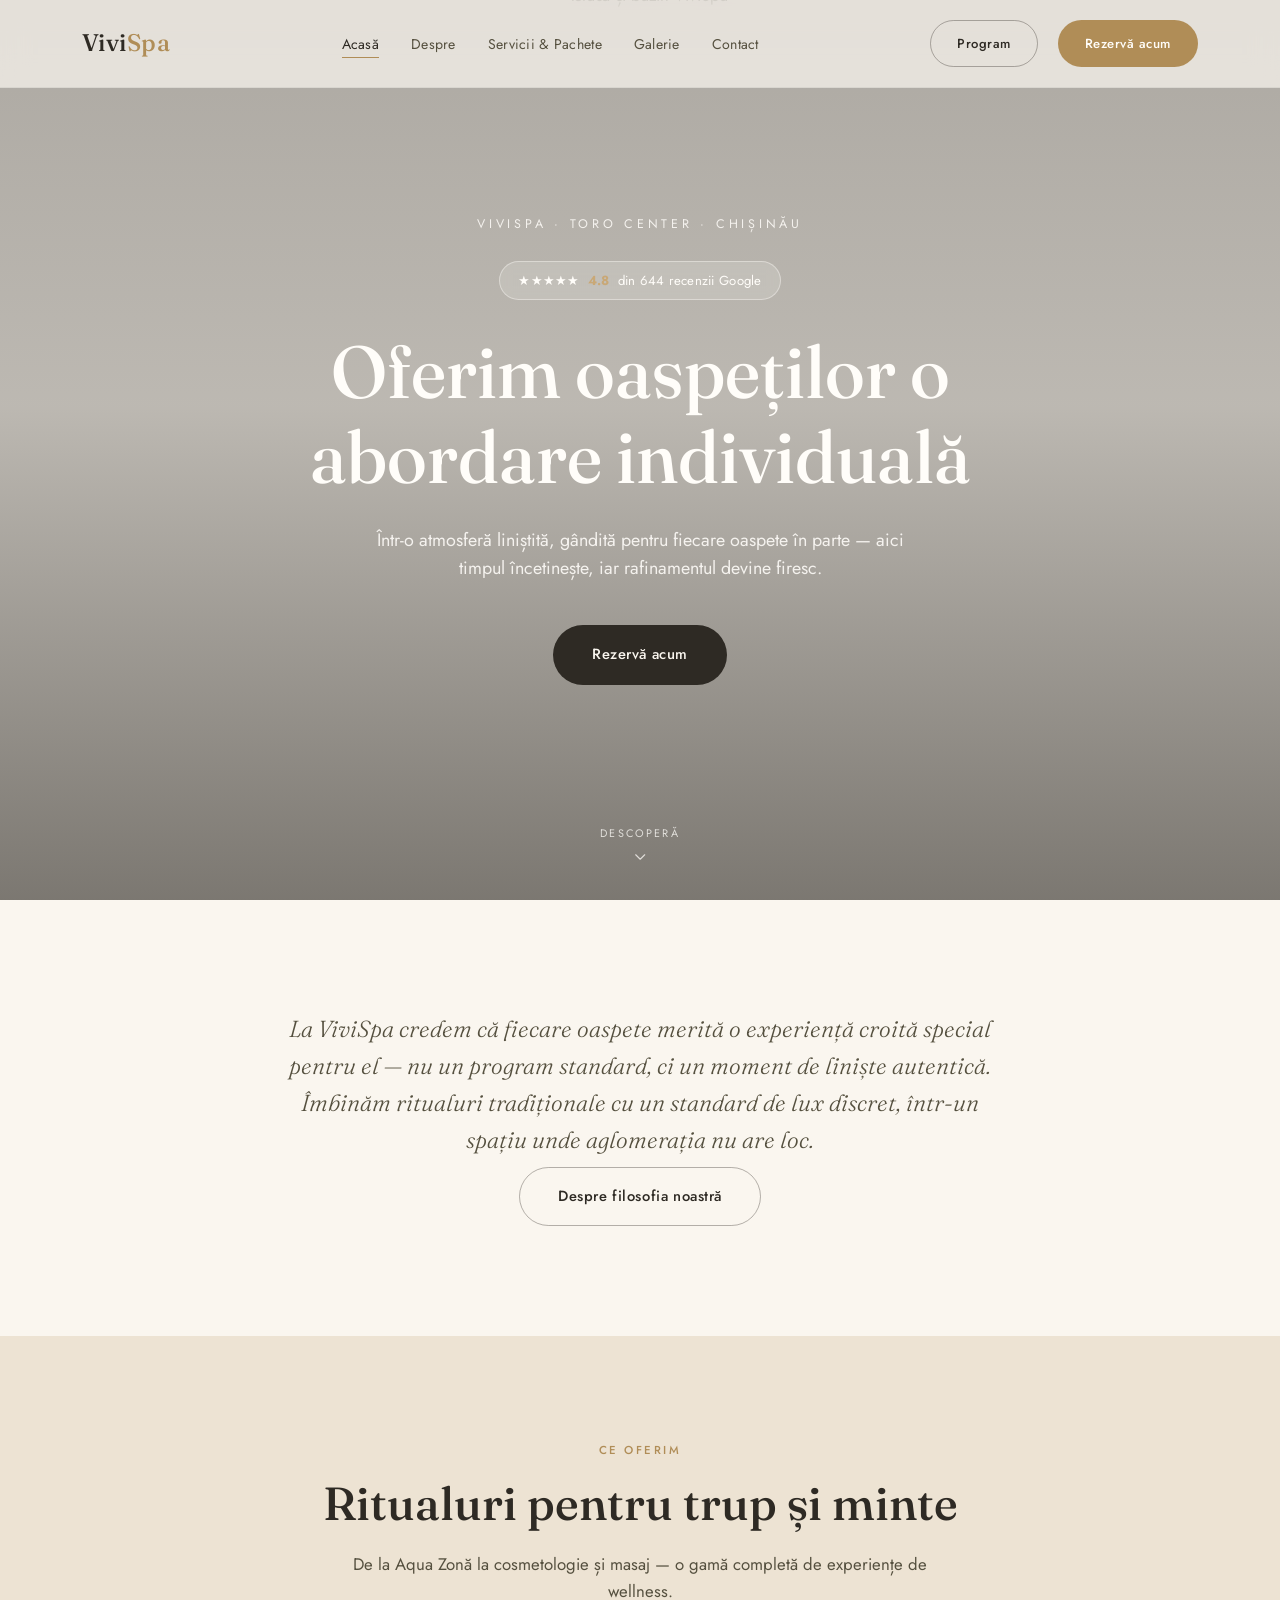
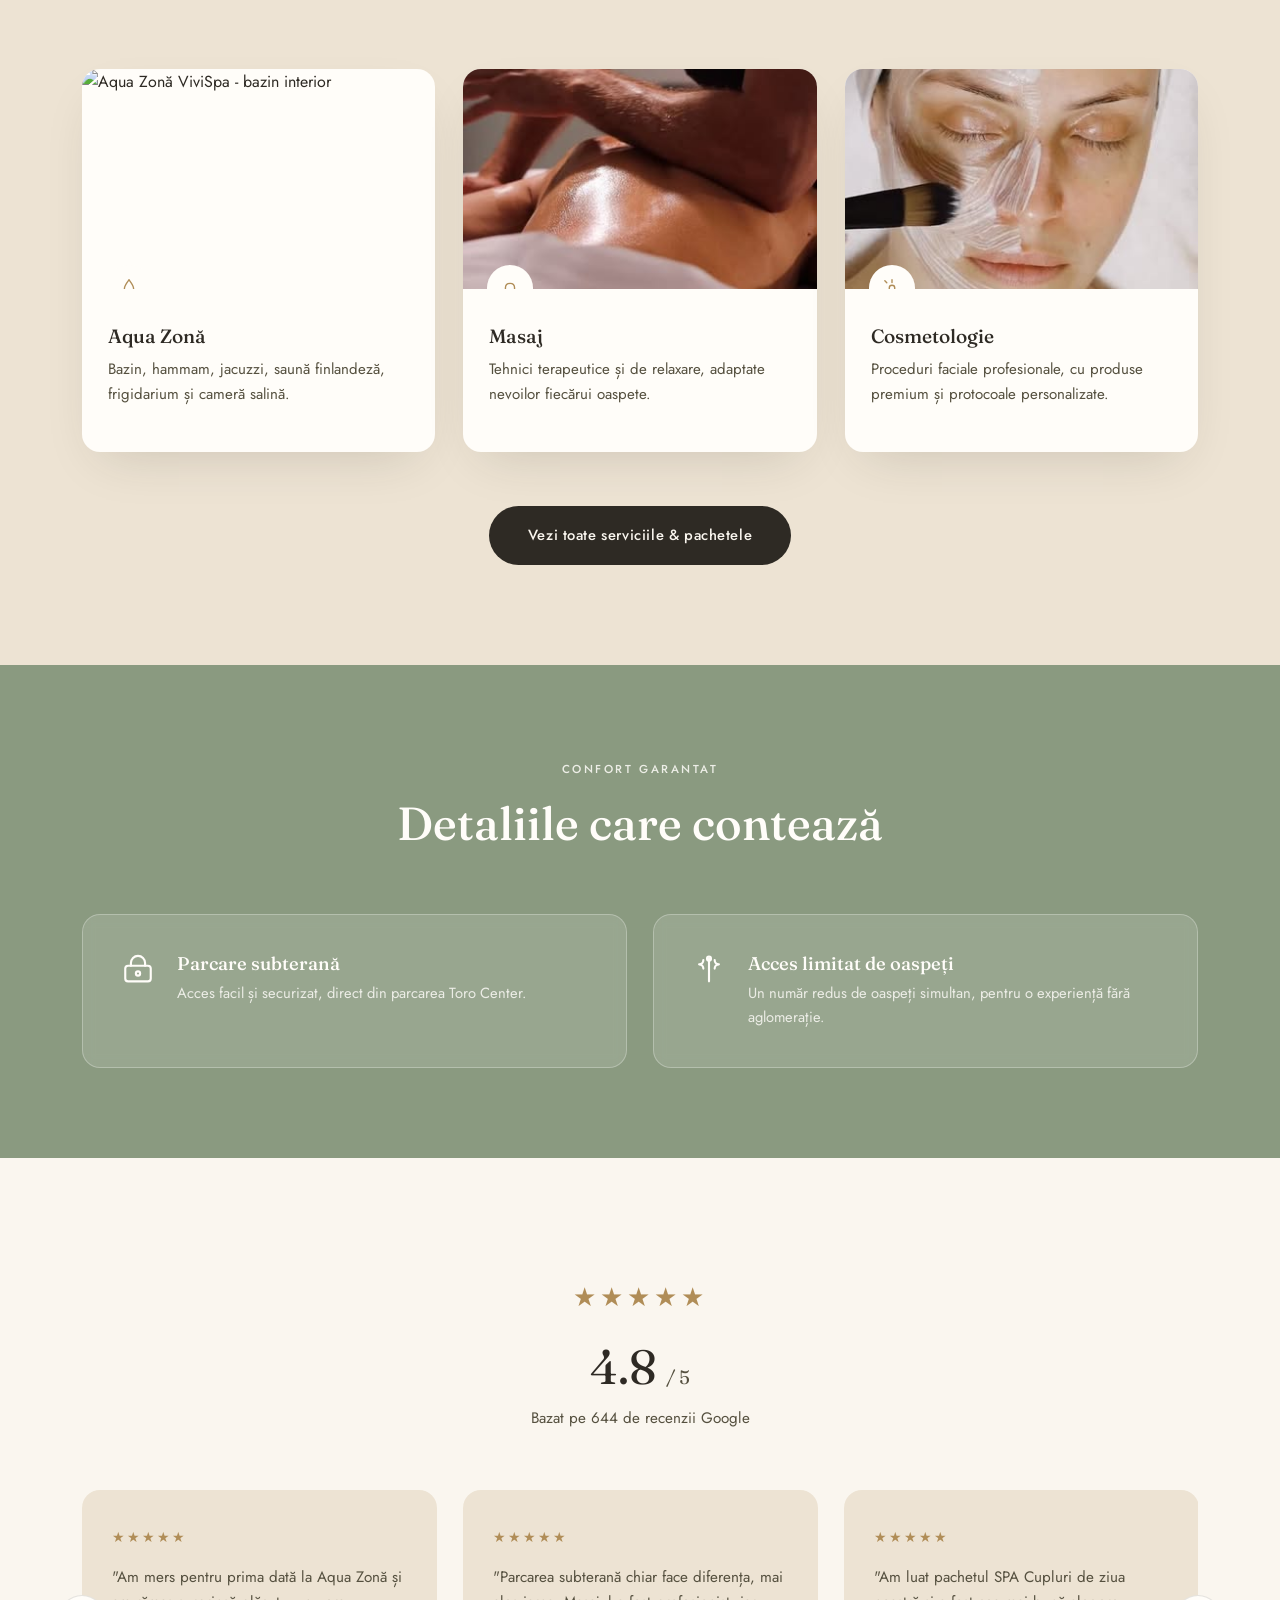
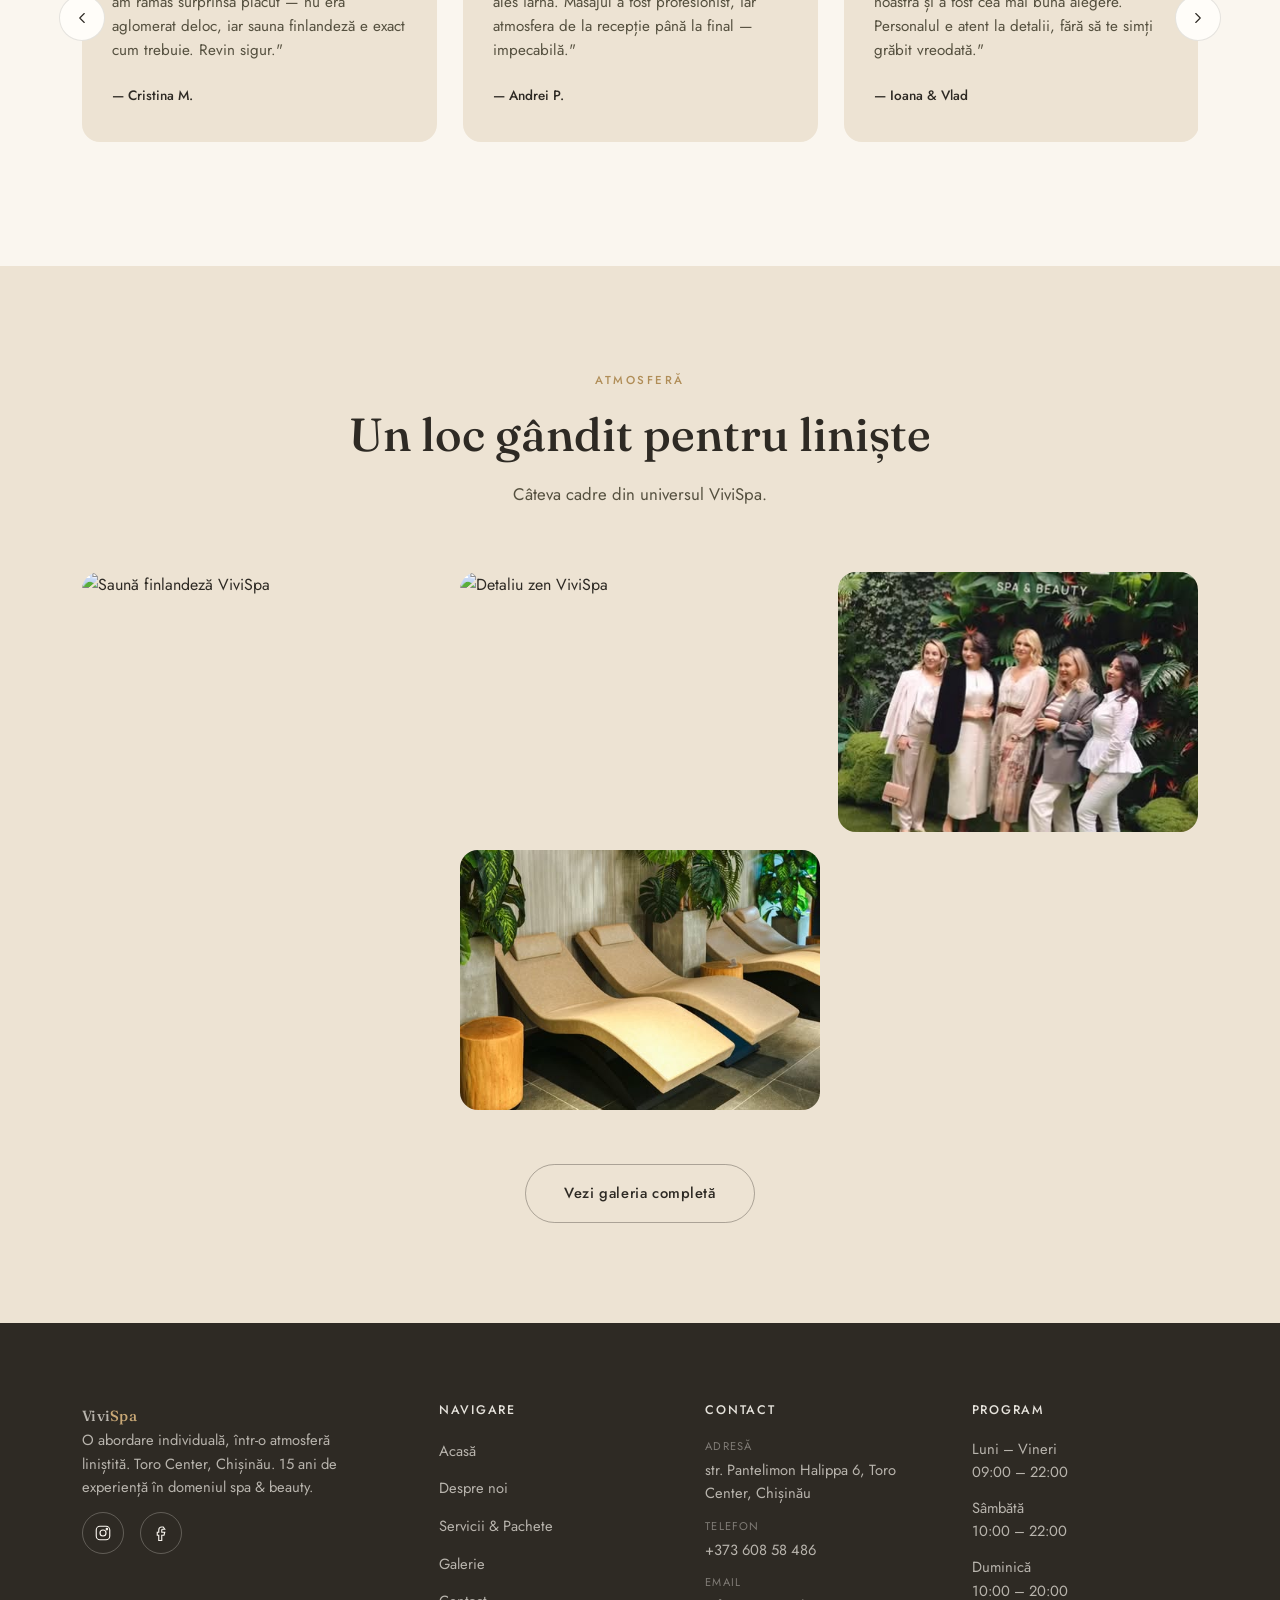
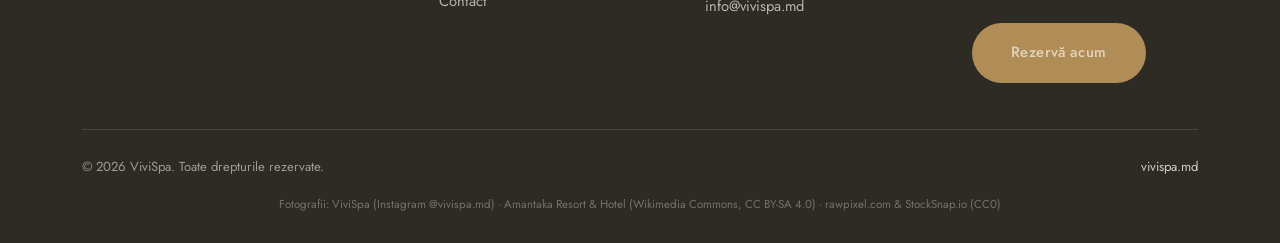
==== commit e81ac60b: "Add real photos, expanded footer, reviews carousel, and fix hero bug Adds authentic ViviSpa photos s" ====
--- a/index.html
+++ b/index.html
@@ -48,7 +48,7 @@
     <p>Într-o atmosferă liniștită, gândită pentru fiecare oaspete în parte — aici timpul încetinește, iar rafinamentul devine firesc.</p>
     <a href="contact.html" class="btn btn-primary">Rezervă acum</a>
   </div>
-  <span class="scroll-cue"></span>
+  <span class="scroll-cue"><span>Descoperă</span><svg viewBox="0 0 24 24" fill="none" stroke-width="1.5" stroke-linecap="round" stroke-linejoin="round"><path d="M6 9l6 6 6-6"/></svg></span>
 </section>
 
 <section class="about reveal">
@@ -81,7 +81,7 @@
       </div>
       <div class="service-card reveal reveal-delay-1">
         <div class="service-photo">
-          <img src="https://images.rawpixel.com/editor_1024/cHJpdmF0ZS9zdGF0aWMvaW1hZ2Uvd2Vic2l0ZS8yMDIyLTA0L2xyL3B4MTA5NzY5Ni1pbWFnZS1rd3Z3OXljbC5qcGc.jpg" alt="Masaj terapeutic ViviSpa">
+          <img src="assets/images/vivispa-masaj.jpg" alt="Masaj terapeutic ViviSpa - poză reală din salon">
           <div class="service-icon"><svg viewBox="0 0 24 24" fill="none" stroke-width="1.5" stroke-linecap="round" stroke-linejoin="round"><path d="M7 12c0-3 2-5 5-5s5 2 5 5-2 6-5 8c-3-2-5-5-5-8Z"/></svg></div>
         </div>
         <div class="service-body">
@@ -91,7 +91,7 @@
       </div>
       <div class="service-card reveal reveal-delay-2">
         <div class="service-photo">
-          <img src="https://cdn.stocksnap.io/img-thumbs/960w/LRSAT4NCLS.jpg" alt="Cosmetologie ViviSpa - tratament facial">
+          <img src="assets/images/vivispa-cosmetologie.jpg" alt="Cosmetologie ViviSpa - poză reală din salon">
           <div class="service-icon"><svg viewBox="0 0 24 24" fill="none" stroke-width="1.5" stroke-linecap="round" stroke-linejoin="round"><circle cx="12" cy="12" r="3"/><path d="M12 3v3M12 18v3M4.2 4.2l2.1 2.1M17.7 17.7l2.1 2.1"/></svg></div>
         </div>
         <div class="service-body">
@@ -138,22 +138,41 @@
       <div class="score">4.8 <span>/ 5</span></div>
       <p>Bazat pe 644 de recenzii Google</p>
     </div>
-    <div class="reviews-grid">
-      <div class="review-card reveal">
-        <div class="stars">★★★★★</div>
-        <p>"Am mers pentru prima dată la Aqua Zonă și am rămas surprinsă plăcut — nu era aglomerat deloc, iar sauna finlandeză e exact cum trebuie. Revin sigur."</p>
-        <div class="reviewer">— Cristina M.</div>
-      </div>
-      <div class="review-card reveal reveal-delay-1">
-        <div class="stars">★★★★★</div>
-        <p>"Parcarea subterană chiar face diferența, mai ales iarna. Masajul a fost profesionist, iar atmosfera de la recepție până la final — impecabilă."</p>
-        <div class="reviewer">— Andrei P.</div>
-      </div>
-      <div class="review-card reveal reveal-delay-2">
-        <div class="stars">★★★★★</div>
-        <p>"Am luat pachetul SPA Cupluri de ziua noastră și a fost cea mai bună alegere. Personalul e atent la detalii, fără să te simți grăbit vreodată."</p>
-        <div class="reviewer">— Ioana & Vlad</div>
-      </div>
+    <div class="carousel-wrap reveal">
+      <button class="carousel-arrow prev" aria-label="Recenzia anterioară"><svg viewBox="0 0 24 24" fill="none" stroke-width="1.5" stroke-linecap="round" stroke-linejoin="round"><path d="M15 6l-6 6 6 6"/></svg></button>
+      <div class="carousel-track" id="reviewsTrack">
+        <div class="review-card">
+          <div class="stars">★★★★★</div>
+          <p>"Am mers pentru prima dată la Aqua Zonă și am rămas surprinsă plăcut — nu era aglomerat deloc, iar sauna finlandeză e exact cum trebuie. Revin sigur."</p>
+          <div class="reviewer">— Cristina M.</div>
+        </div>
+        <div class="review-card">
+          <div class="stars">★★★★★</div>
+          <p>"Parcarea subterană chiar face diferența, mai ales iarna. Masajul a fost profesionist, iar atmosfera de la recepție până la final — impecabilă."</p>
+          <div class="reviewer">— Andrei P.</div>
+        </div>
+        <div class="review-card">
+          <div class="stars">★★★★★</div>
+          <p>"Am luat pachetul SPA Cupluri de ziua noastră și a fost cea mai bună alegere. Personalul e atent la detalii, fără să te simți grăbit vreodată."</p>
+          <div class="reviewer">— Ioana & Vlad</div>
+        </div>
+        <div class="review-card">
+          <div class="stars">★★★★★</div>
+          <p>"Cosmetologia e la alt nivel — am făcut un tratament facial și rezultatul s-a văzut imediat. Recomand cu toată încrederea."</p>
+          <div class="reviewer">— Natalia D.</div>
+        </div>
+        <div class="review-card">
+          <div class="stars">★★★★★</div>
+          <p>"Peeling-ul turcesc cu masaj de spumă e o experiență în sine. Personalul e cald, profesionist, iar spațiul — impecabil de curat."</p>
+          <div class="reviewer">— Mihai R.</div>
+        </div>
+        <div class="review-card">
+          <div class="stars">★★★★★</div>
+          <p>"Am fost cu mama de ziua ei — pachetul SPA Doamne a fost exact ce ne trebuia. Vom reveni cu siguranță, poate data viitoare cu tot grupul."</p>
+          <div class="reviewer">— Diana & Elena</div>
+        </div>
+      </div>
+      <button class="carousel-arrow next" aria-label="Recenzia următoare"><svg viewBox="0 0 24 24" fill="none" stroke-width="1.5" stroke-linecap="round" stroke-linejoin="round"><path d="M9 6l6 6-6 6"/></svg></button>
     </div>
   </div>
 </section>
@@ -173,10 +192,10 @@
         <img src="https://images.rawpixel.com/editor_1024/cHJpdmF0ZS9zdGF0aWMvaW1hZ2Uvd2Vic2l0ZS8yMDIyLTA0L2xyL3NrMTQ0Ny1pbWFnZS1rd3Z1bDNhdS5qcGc.jpg" alt="Detaliu zen ViviSpa">
       </div>
       <div class="gallery-item reveal reveal-delay-2">
-        <img src="https://images.rawpixel.com/editor_1024/czNmcy1wcml2YXRlL3Jhd3BpeGVsX2ltYWdlcy93ZWJzaXRlX2NvbnRlbnQvbHIvYnM0NzktaW1hZ2Uta3d2eW14ZGcuanBn.jpg" alt="Ambianță ViviSpa - lumânări și prosoape">
+        <img src="assets/images/vivispa-brand-wall.jpg" alt="Eveniment ViviSpa - poză reală">
       </div>
       <div class="gallery-item reveal">
-        <img src="https://upload.wikimedia.org/wikipedia/commons/thumb/5/58/Spa_bath_and_chairs_in_Amantaka_luxury_Resort_%26_Hotel_in_Luang_Prabang_Laos.jpg/1920px-Spa_bath_and_chairs_in_Amantaka_luxury_Resort_%26_Hotel_in_Luang_Prabang_Laos.jpg" alt="Cameră de relaxare ViviSpa">
+        <img src="assets/images/vivispa-lounge.jpg" alt="Zonă de relaxare ViviSpa - poză reală din salon">
       </div>
     </div>
     <div class="container" style="text-align:center; margin-top: 54px; padding:0;">
@@ -187,26 +206,48 @@
 
 <footer>
   <div class="container">
-    <div class="footer-top">
-      <div>
+    <div class="footer-grid">
+      <div class="footer-col">
         <a href="index.html" class="logo">Vivi<span>Spa</span></a>
-        <p class="footer-tagline">O abordare individuală, într-o atmosferă liniștită. Toro Center, Chișinău.</p>
-      </div>
-      <div class="footer-social">
-        <a href="https://www.instagram.com/vivispa.md/" target="_blank" rel="noopener" aria-label="Instagram">
-          <svg viewBox="0 0 24 24" fill="none" stroke-width="1.5"><rect x="3" y="3" width="18" height="18" rx="5"/><circle cx="12" cy="12" r="4"/><circle cx="17.2" cy="6.8" r="1"/></svg>
-        </a>
-        <a href="https://www.facebook.com/vivi.spa.beauty/" target="_blank" rel="noopener" aria-label="Facebook">
-          <svg viewBox="0 0 24 24" fill="none" stroke-width="1.5"><path d="M15 4h-2a4 4 0 0 0-4 4v3H7v4h2v7h4v-7h3l1-4h-4V8a1 1 0 0 1 1-1h3Z"/></svg>
-        </a>
-      </div>
-      <a href="contact.html" class="btn btn-gold">Rezervă acum</a>
+        <p class="footer-tagline">O abordare individuală, într-o atmosferă liniștită. Toro Center, Chișinău. 15 ani de experiență în domeniul spa & beauty.</p>
+        <div class="footer-social">
+          <a href="https://www.instagram.com/vivispa.md/" target="_blank" rel="noopener" aria-label="Instagram">
+            <svg viewBox="0 0 24 24" fill="none" stroke-width="1.5"><rect x="3" y="3" width="18" height="18" rx="5"/><circle cx="12" cy="12" r="4"/><circle cx="17.2" cy="6.8" r="1"/></svg>
+          </a>
+          <a href="https://www.facebook.com/vivi.spa.beauty/" target="_blank" rel="noopener" aria-label="Facebook">
+            <svg viewBox="0 0 24 24" fill="none" stroke-width="1.5"><path d="M15 4h-2a4 4 0 0 0-4 4v3H7v4h2v7h4v-7h3l1-4h-4V8a1 1 0 0 1 1-1h3Z"/></svg>
+          </a>
+        </div>
+      </div>
+      <div class="footer-col">
+        <h4>Navigare</h4>
+        <ul>
+          <li><a href="index.html">Acasă</a></li>
+          <li><a href="despre.html">Despre noi</a></li>
+          <li><a href="servicii.html">Servicii & Pachete</a></li>
+          <li><a href="galerie.html">Galerie</a></li>
+          <li><a href="contact.html">Contact</a></li>
+        </ul>
+      </div>
+      <div class="footer-col">
+        <h4>Contact</h4>
+        <p><span class="fc-label">Adresă</span>str. Pantelimon Halippa 6, Toro Center, Chișinău</p>
+        <p><span class="fc-label">Telefon</span><a href="tel:+37360858486">+373 608 58 486</a></p>
+        <p><span class="fc-label">Email</span><a href="mailto:info@vivispa.md">info@vivispa.md</a></p>
+      </div>
+      <div class="footer-col">
+        <h4>Program</h4>
+        <p>Luni – Vineri<br>09:00 – 22:00</p>
+        <p>Sâmbătă<br>10:00 – 22:00</p>
+        <p>Duminică<br>10:00 – 20:00</p>
+        <a href="contact.html" class="btn btn-gold" style="margin-top:8px;">Rezervă acum</a>
+      </div>
     </div>
     <div class="footer-bottom">
       <span>© 2026 ViviSpa. Toate drepturile rezervate.</span>
       <a href="https://vivispa.md" target="_blank" rel="noopener">vivispa.md</a>
     </div>
-    <p class="footer-credit">Fotografii: Amantaka Resort & Hotel (Wikimedia Commons, CC BY-SA 4.0) · rawpixel.com & StockSnap.io (CC0)</p>
+    <p class="footer-credit">Fotografii: ViviSpa (Instagram @vivispa.md) · Amantaka Resort & Hotel (Wikimedia Commons, CC BY-SA 4.0) · rawpixel.com & StockSnap.io (CC0)</p>
   </div>
 </footer>
 
--- a/assets/styles.css
+++ b/assets/styles.css
@@ -193,11 +193,28 @@
 
 .scroll-cue {
   position: absolute;
-  bottom: 36px; left: 50%;
+  bottom: 34px; left: 50%;
   transform: translateX(-50%);
-  width: 1px; height: 54px;
-  background: linear-gradient(to bottom, transparent, rgba(255,253,249,0.6));
   z-index: 2;
+  display: flex;
+  flex-direction: column;
+  align-items: center;
+  gap: 6px;
+  color: rgba(255,253,249,0.75);
+}
+.scroll-cue span {
+  font-size: 0.68rem;
+  letter-spacing: 0.2em;
+  text-transform: uppercase;
+}
+.scroll-cue svg {
+  width: 18px; height: 18px;
+  stroke: rgba(255,253,249,0.75);
+  animation: scrollBounce 2s ease-in-out infinite;
+}
+@keyframes scrollBounce {
+  0%, 100% { transform: translateY(0); opacity: 0.6; }
+  50% { transform: translateY(7px); opacity: 1; }
 }
 
 /* ===== REVEAL ===== */
@@ -225,6 +242,10 @@
 .split-grid img { border-radius: var(--radius); box-shadow: var(--shadow); width: 100%; aspect-ratio: 4/5; object-fit: cover; }
 .split-grid.reverse .split-photo { order: 2; }
 .split-text p { color: var(--charcoal-soft); margin-bottom: 18px; font-size: 1.02rem; }
+
+.stat-row { display: flex; gap: 48px; margin-top: 28px; flex-wrap: wrap; }
+.stat-row .stat-num { font-family: 'Fraunces', serif; font-size: 2.2rem; color: var(--gold); display: block; }
+.stat-row .stat-label { font-size: 0.82rem; color: var(--charcoal-soft); letter-spacing: 0.02em; }
 
 /* ===== SERVICES ===== */
 .services { padding: 100px 0; background: var(--warm-beige); }
@@ -251,7 +272,16 @@
 .service-icon svg { width: 22px; height: 22px; stroke: var(--gold); }
 .service-body { padding: 36px 26px 30px; }
 .service-card h3 { font-size: 1.2rem; margin-bottom: 10px; }
-.service-card p { color: var(--charcoal-soft); font-size: 0.94rem; }
+.service-card p { color: var(--charcoal-soft); font-size: 0.94rem; margin-bottom: 16px; }
+.service-tags { display: flex; flex-wrap: wrap; gap: 8px; }
+.service-tags span {
+  font-size: 0.72rem;
+  letter-spacing: 0.02em;
+  color: var(--gold);
+  background: var(--warm-beige);
+  padding: 5px 12px;
+  border-radius: 999px;
+}
 
 /* ===== PACKAGES ===== */
 .packages { padding: 120px 0; }
@@ -308,11 +338,54 @@
 .rating-summary .score { font-family: 'Fraunces', serif; font-size: 3rem; }
 .rating-summary .score span { font-size: 1.2rem; color: var(--charcoal-soft); }
 .rating-summary p { color: var(--charcoal-soft); font-size: 0.95rem; }
-.reviews-grid { display: grid; grid-template-columns: repeat(3, 1fr); gap: 26px; }
-.review-card { background: var(--warm-beige); border-radius: var(--radius); padding: 36px 30px; }
+.review-card {
+  background: var(--warm-beige);
+  border-radius: var(--radius);
+  padding: 36px 30px;
+  flex: 0 0 calc(33.333% - 17px);
+  scroll-snap-align: start;
+}
 .review-card .stars { color: var(--gold); font-size: 0.9rem; margin-bottom: 16px; letter-spacing: 2px; }
 .review-card p { font-size: 0.95rem; color: var(--charcoal-soft); margin-bottom: 22px; }
 .review-card .reviewer { font-size: 0.85rem; font-weight: 500; color: var(--charcoal); }
+
+.carousel-wrap { position: relative; }
+.carousel-track {
+  display: flex;
+  gap: 26px;
+  overflow-x: auto;
+  scroll-snap-type: x mandatory;
+  scrollbar-width: none;
+  -ms-overflow-style: none;
+  scroll-behavior: smooth;
+  padding-bottom: 4px;
+}
+.carousel-track::-webkit-scrollbar { display: none; }
+.carousel-arrow {
+  position: absolute;
+  top: 50%; transform: translateY(-50%);
+  width: 46px; height: 46px;
+  border-radius: 50%;
+  background: var(--white);
+  border: 1px solid rgba(46,42,36,0.12);
+  box-shadow: var(--shadow);
+  display: flex; align-items: center; justify-content: center;
+  cursor: pointer;
+  z-index: 3;
+  transition: background .3s ease, transform .3s ease;
+}
+.carousel-arrow:hover { background: var(--gold); }
+.carousel-arrow:hover svg { stroke: var(--white); }
+.carousel-arrow svg { width: 18px; height: 18px; stroke: var(--charcoal); transition: stroke .3s ease; }
+.carousel-arrow.prev { left: -23px; }
+.carousel-arrow.next { right: -23px; }
+@media (max-width: 960px) {
+  .review-card { flex: 0 0 calc(50% - 13px); }
+  .carousel-arrow { display: none; }
+}
+@media (max-width: 760px) {
+  .review-card { flex: 0 0 88%; }
+}
 
 /* ===== GALLERY ===== */
 .gallery { padding: 100px 0; background: var(--warm-beige); }
@@ -383,14 +456,17 @@
 .contact-info .btn { margin-top: 10px; }
 
 /* ===== FOOTER ===== */
-footer { background: var(--charcoal); color: var(--cream); padding: 70px 0 30px; }
-.footer-top {
-  display: flex; justify-content: space-between; align-items: flex-start; flex-wrap: wrap; gap: 40px;
-  padding-bottom: 46px; border-bottom: 1px solid rgba(250,246,239,0.12);
+footer { background: var(--charcoal); color: var(--cream); padding: 80px 0 30px; }
+.footer-grid {
+  display: grid;
+  grid-template-columns: 1.4fr 1fr 1fr 1fr;
+  gap: 40px;
+  padding-bottom: 46px;
+  border-bottom: 1px solid rgba(250,246,239,0.12);
 }
 footer .logo { color: var(--cream); margin-bottom: 14px; }
 footer .logo span { color: var(--gold-soft); }
-.footer-tagline { color: rgba(250,246,239,0.6); font-size: 0.9rem; max-width: 280px; }
+.footer-tagline { color: rgba(250,246,239,0.6); font-size: 0.9rem; max-width: 280px; margin-bottom: 22px; }
 .footer-social { display: flex; gap: 16px; }
 .footer-social a {
   width: 42px; height: 42px; border: 1px solid rgba(250,246,239,0.25); border-radius: 50%;
@@ -399,6 +475,23 @@
 }
 .footer-social a:hover { border-color: var(--gold-soft); background: rgba(176,141,87,0.15); }
 .footer-social svg { width: 18px; height: 18px; stroke: var(--cream); }
+
+.footer-col h4 {
+  color: var(--cream);
+  font-family: 'Jost', sans-serif;
+  font-size: 0.78rem;
+  text-transform: uppercase;
+  letter-spacing: 0.14em;
+  font-weight: 500;
+  margin-bottom: 20px;
+  color: rgba(250,246,239,0.9);
+}
+.footer-col ul li { margin-bottom: 12px; }
+.footer-col a { color: rgba(250,246,239,0.68); font-size: 0.92rem; transition: color .3s ease; }
+.footer-col a:hover { color: var(--gold-soft); }
+.footer-col p { color: rgba(250,246,239,0.68); font-size: 0.92rem; margin-bottom: 12px; }
+.footer-col .fc-label { display: block; font-size: 0.7rem; text-transform: uppercase; letter-spacing: 0.1em; color: rgba(250,246,239,0.4); margin-bottom: 3px; }
+
 .footer-bottom {
   display: flex; justify-content: space-between; align-items: center; padding-top: 26px;
   flex-wrap: wrap; gap: 10px; font-size: 0.82rem; color: rgba(250,246,239,0.55);
@@ -406,6 +499,13 @@
 .footer-bottom a { color: rgba(250,246,239,0.8); }
 .footer-credit { font-size: 0.72rem; color: rgba(250,246,239,0.35); text-align: center; padding-top: 18px; }
 .footer-credit a { color: rgba(250,246,239,0.5); }
+
+@media (max-width: 960px) {
+  .footer-grid { grid-template-columns: 1fr 1fr; }
+}
+@media (max-width: 600px) {
+  .footer-grid { grid-template-columns: 1fr; }
+}
 
 /* ===== STICKY CTA ===== */
 .sticky-cta {
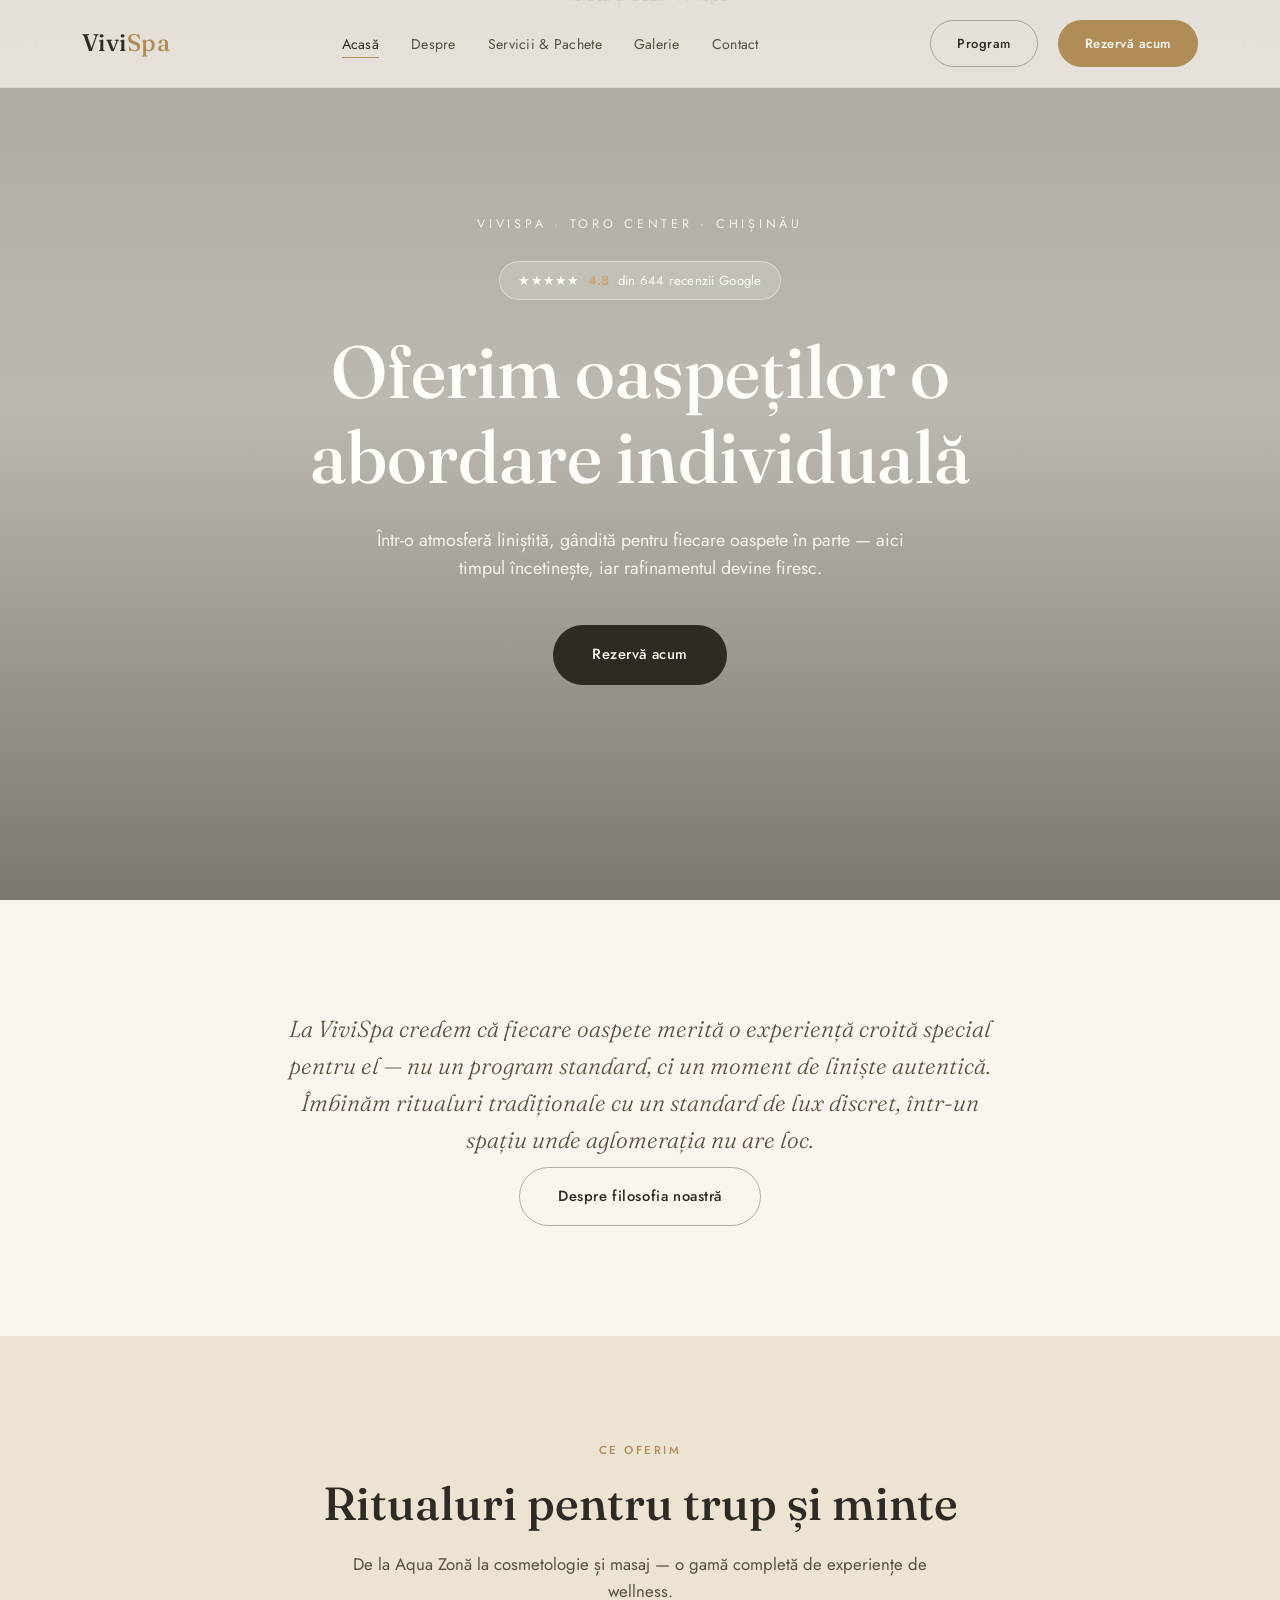
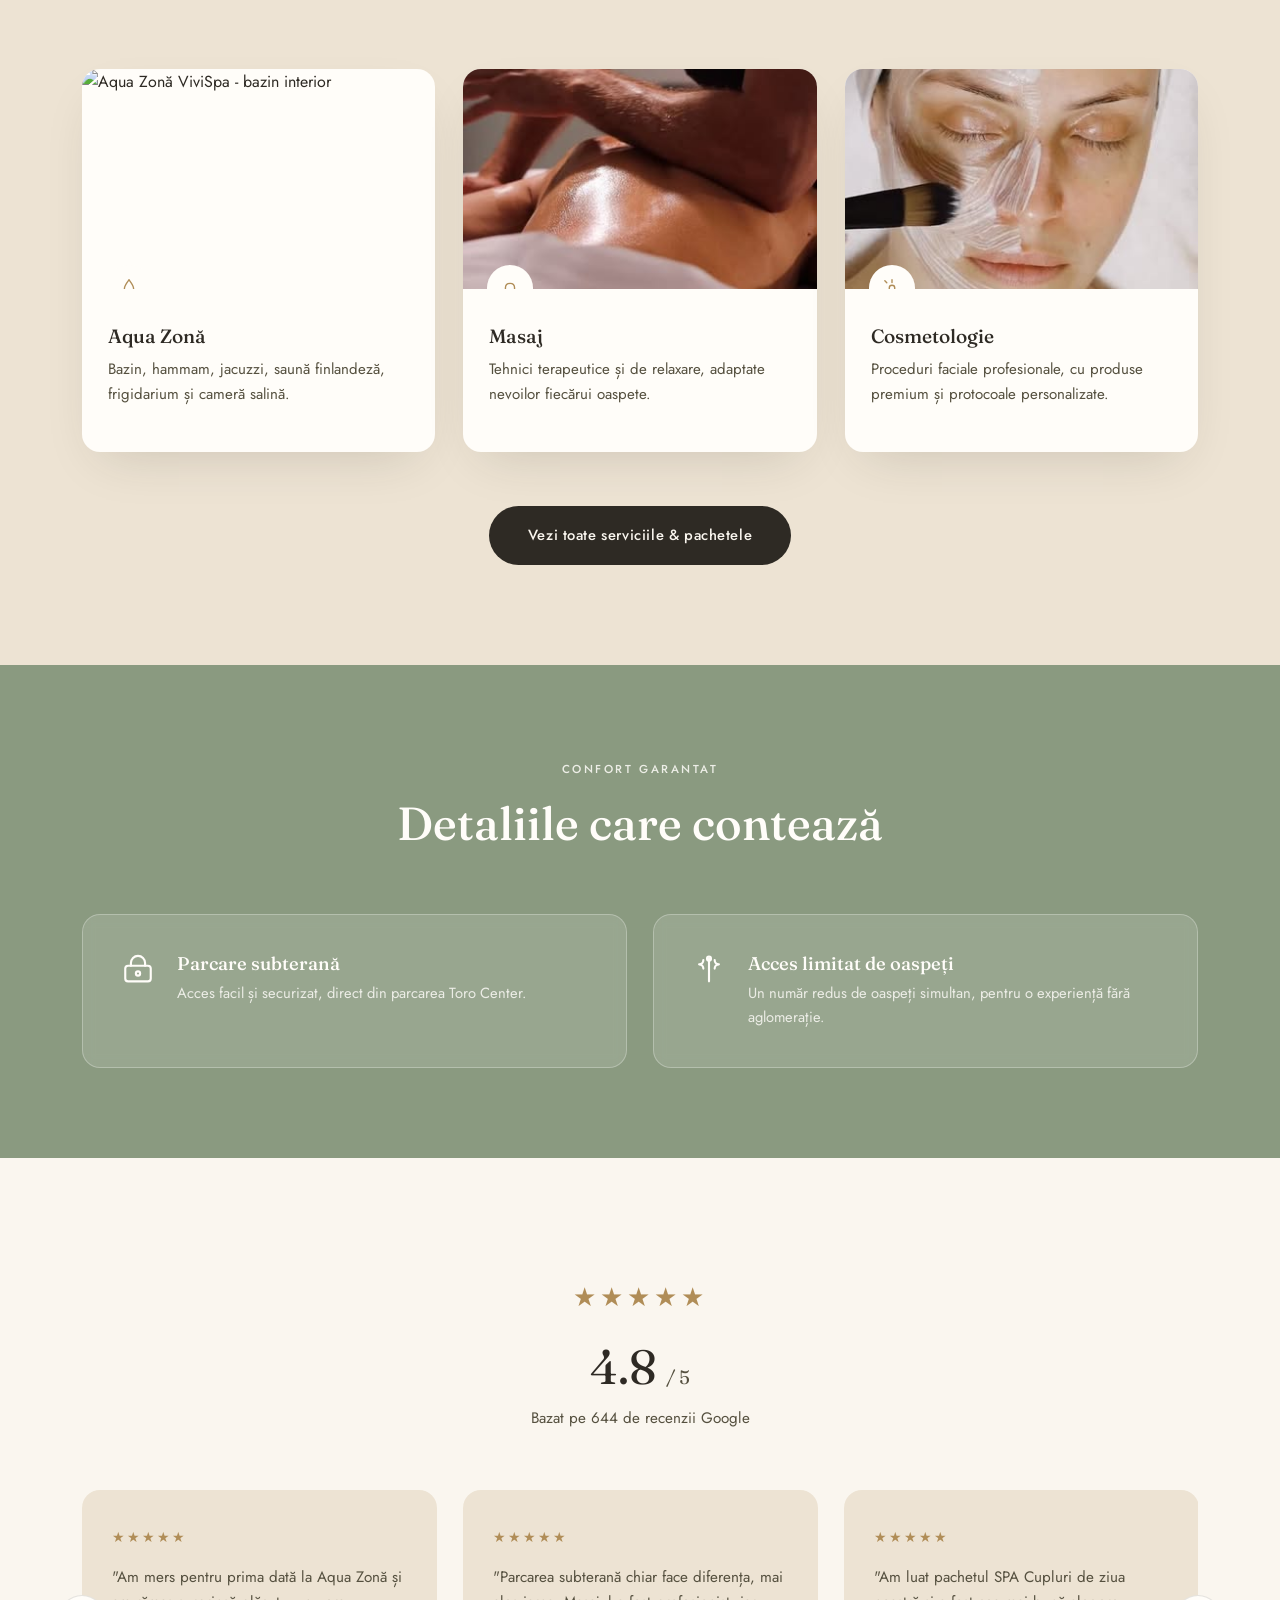
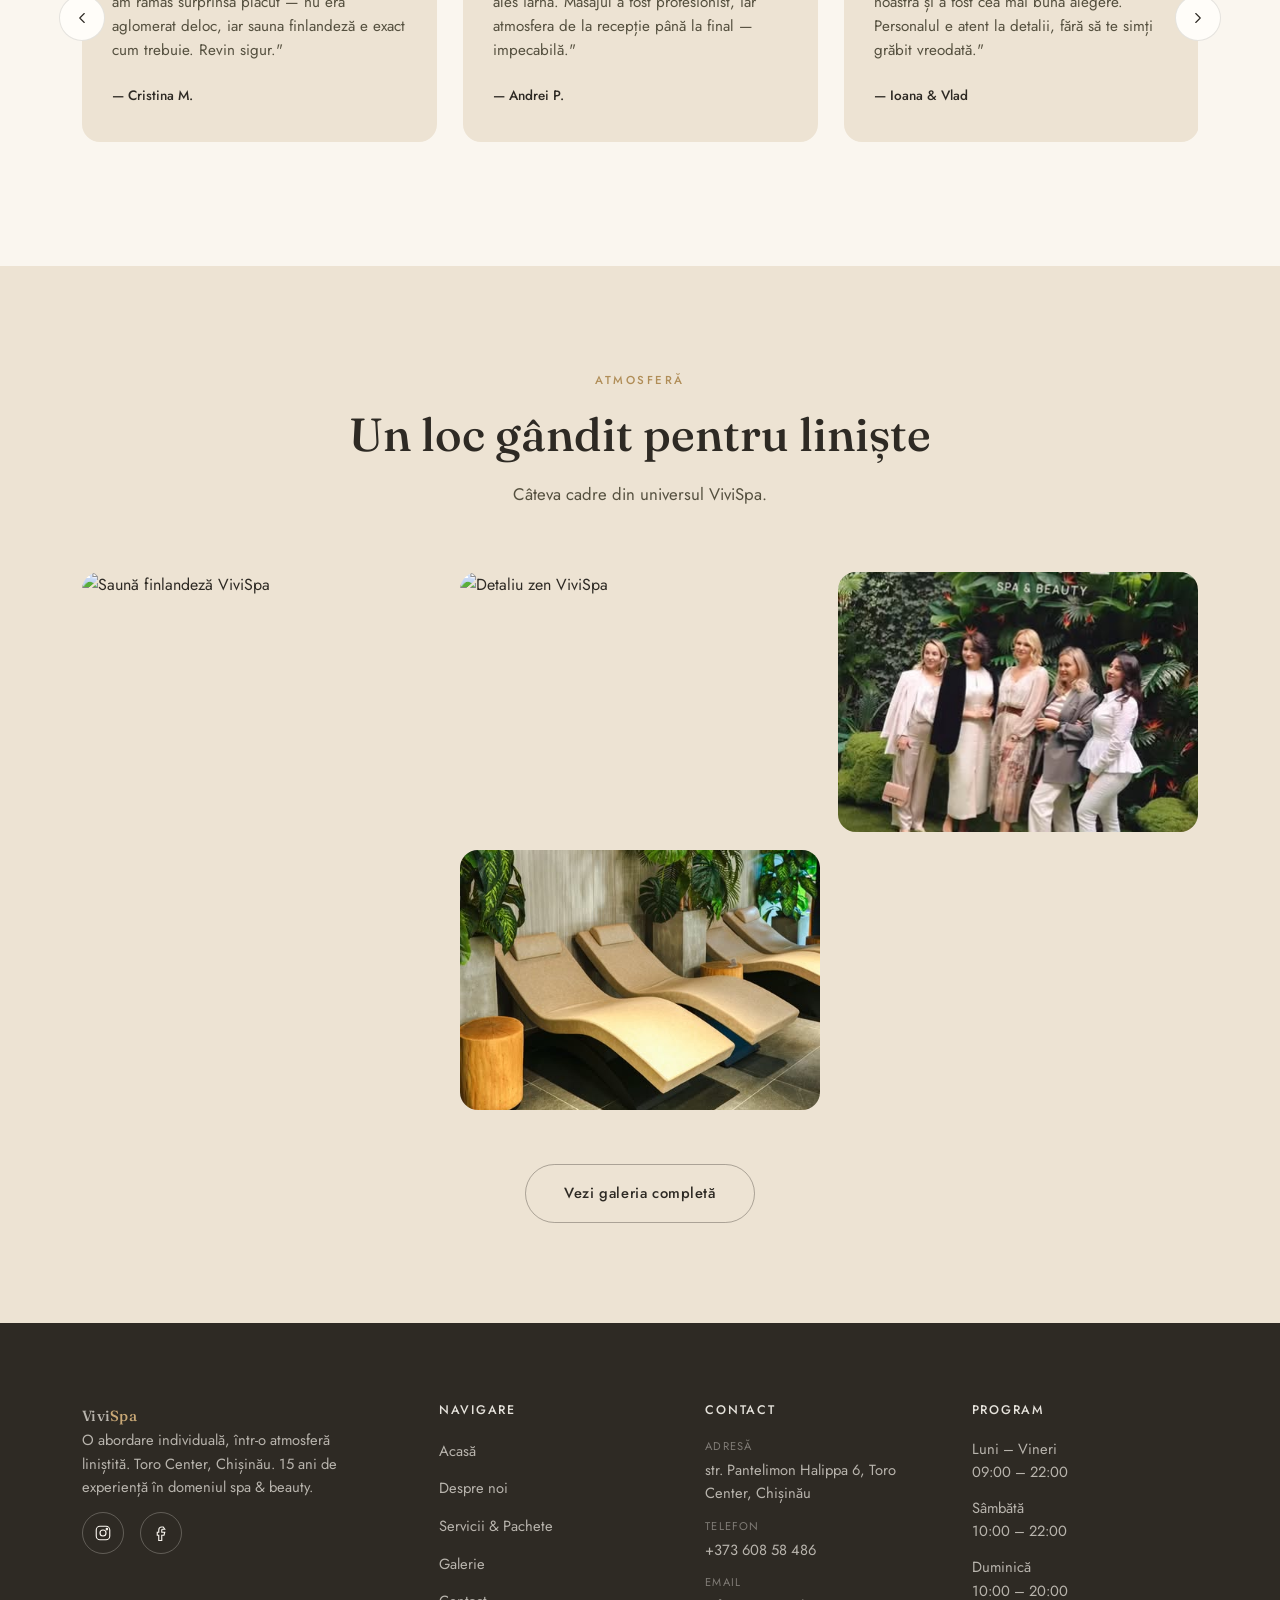
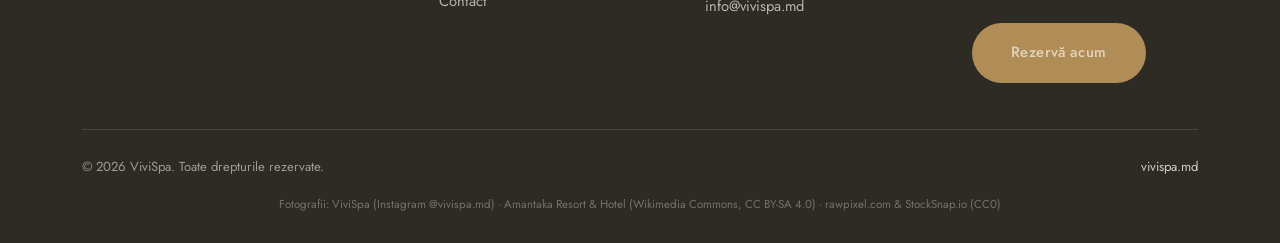
==== commit e8970e72: "Remove scroll-cue indicator from homepage hero" ====
--- a/index.html
+++ b/index.html
@@ -48,7 +48,6 @@
     <p>Într-o atmosferă liniștită, gândită pentru fiecare oaspete în parte — aici timpul încetinește, iar rafinamentul devine firesc.</p>
     <a href="contact.html" class="btn btn-primary">Rezervă acum</a>
   </div>
-  <span class="scroll-cue"><span>Descoperă</span><svg viewBox="0 0 24 24" fill="none" stroke-width="1.5" stroke-linecap="round" stroke-linejoin="round"><path d="M6 9l6 6 6-6"/></svg></span>
 </section>
 
 <section class="about reveal">
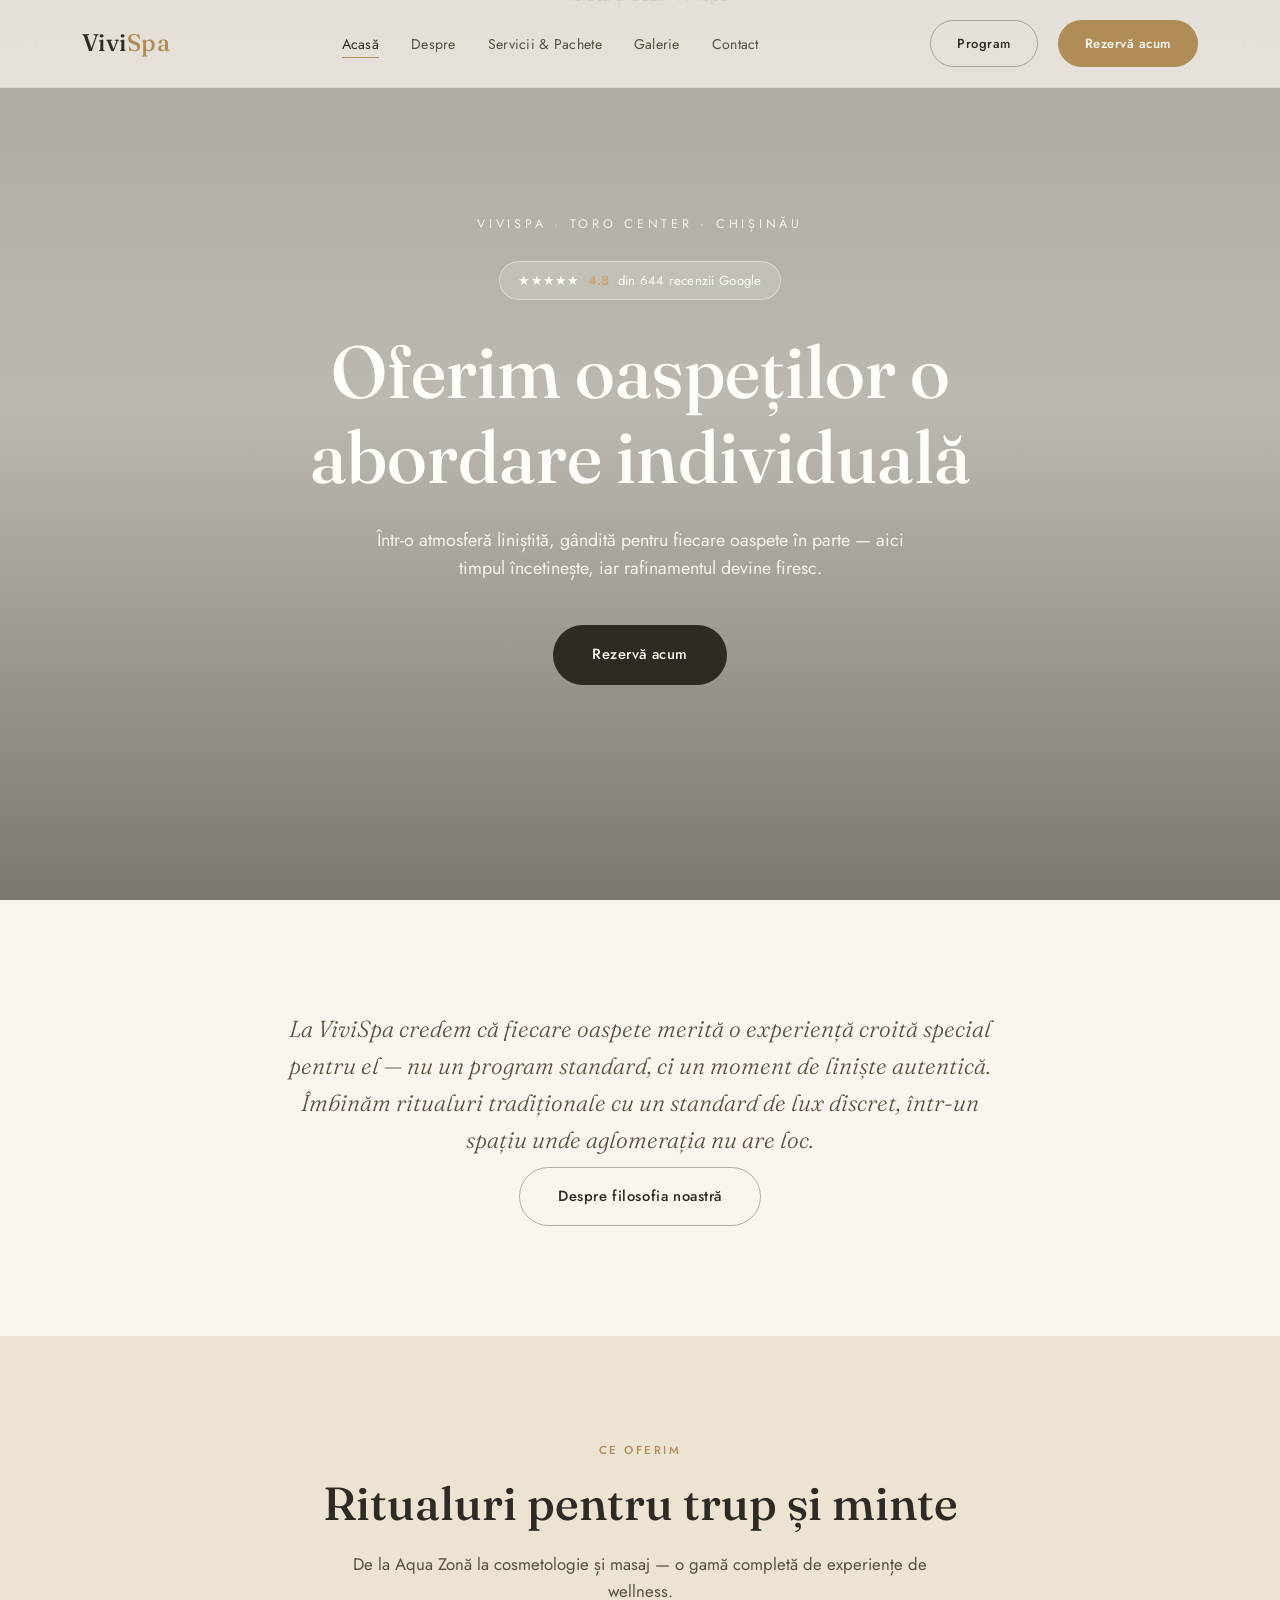
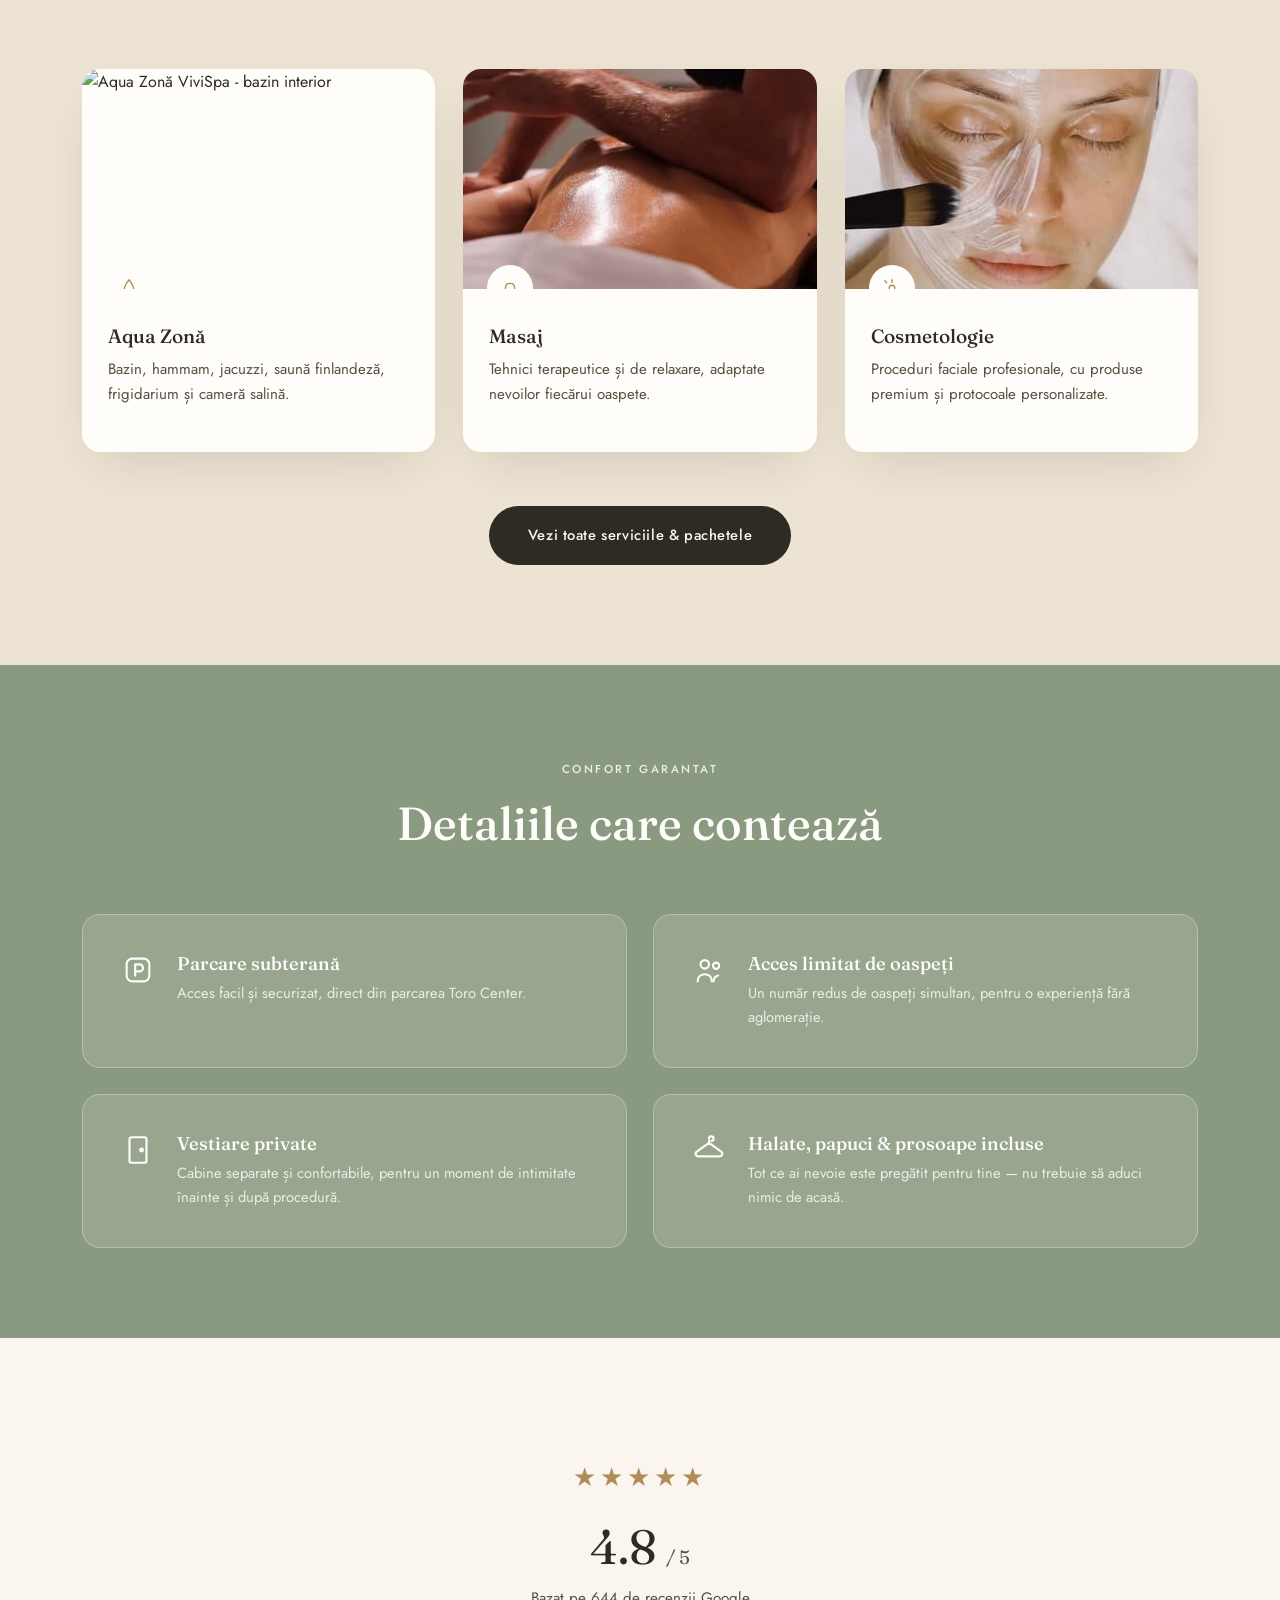
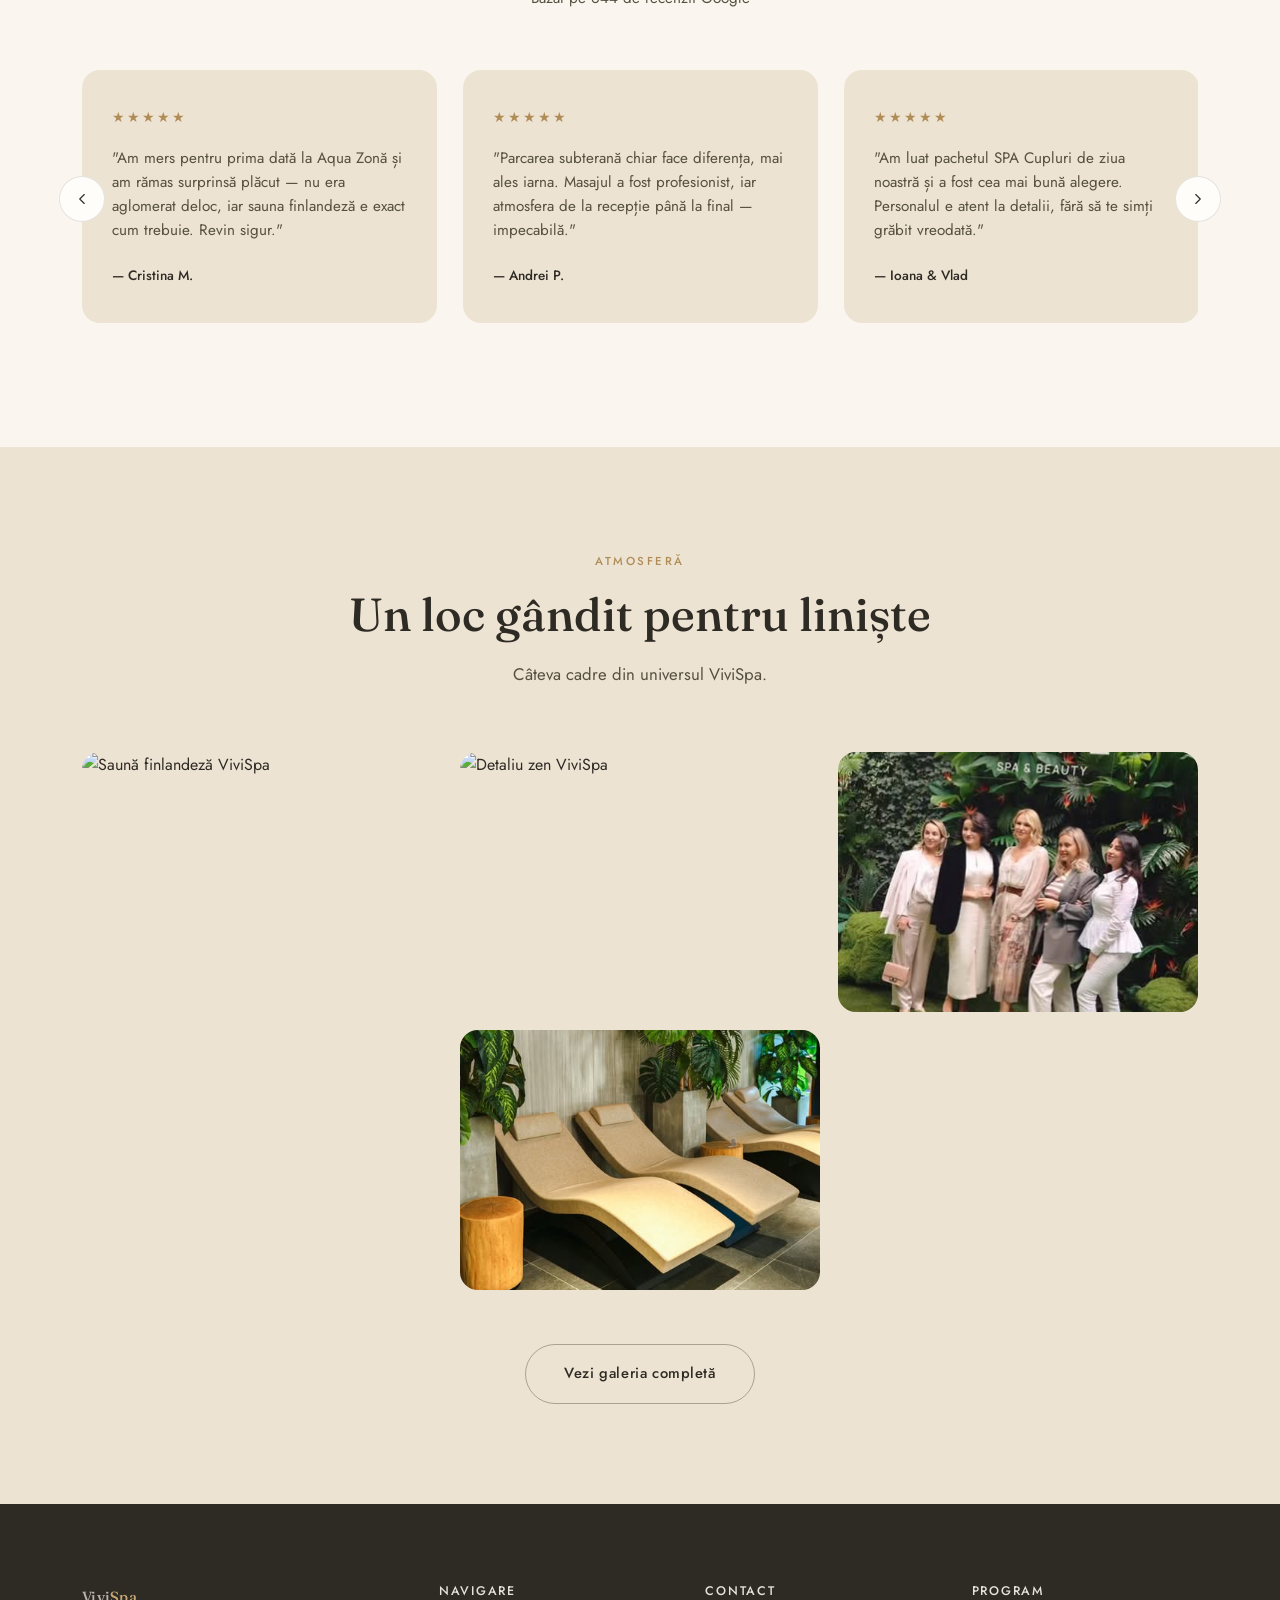
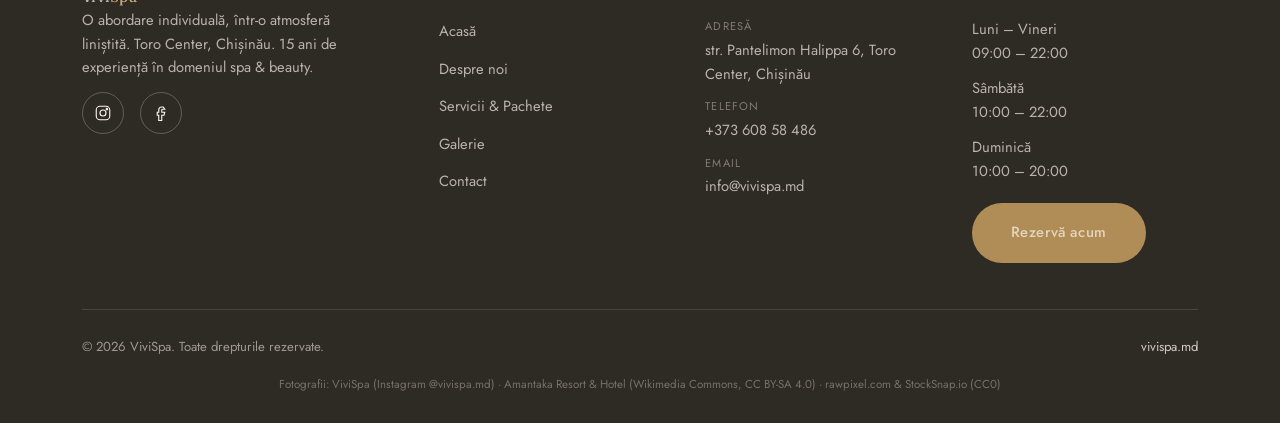
==== commit 596179b7: "Make carousels loop seamlessly, expand facilities, disclose stock photos Carousel auto-advance now d" ====
--- a/index.html
+++ b/index.html
@@ -71,6 +71,7 @@
       <div class="service-card reveal">
         <div class="service-photo">
           <img src="https://upload.wikimedia.org/wikipedia/commons/thumb/1/17/Indoor_pool_of_spa_with_open_door_at_Amantaka_luxury_Resort_%26_Hotel_in_Luang_Prabang_Laos.jpg/1920px-Indoor_pool_of_spa_with_open_door_at_Amantaka_luxury_Resort_%26_Hotel_in_Luang_Prabang_Laos.jpg" alt="Aqua Zonă ViviSpa - bazin interior">
+          <span class="stock-tag">ViviSpa · imagine ilustrativă</span>
           <div class="service-icon"><svg viewBox="0 0 24 24" fill="none" stroke-width="1.5" stroke-linecap="round" stroke-linejoin="round"><path d="M12 3c-3 4-5 6.5-5 9.5a5 5 0 0 0 10 0C17 9.5 15 7 12 3Z"/></svg></div>
         </div>
         <div class="service-body">
@@ -113,17 +114,31 @@
     </div>
     <div class="facilities-grid">
       <div class="facility-badge reveal">
-        <svg viewBox="0 0 24 24" fill="none" stroke-width="1.5" stroke-linecap="round" stroke-linejoin="round"><rect x="3" y="9" width="18" height="11" rx="2"/><path d="M7 9V7a5 5 0 0 1 10 0v2"/><circle cx="12" cy="14.5" r="1.5"/></svg>
+        <svg viewBox="0 0 24 24" fill="none" stroke-width="1.5" stroke-linecap="round" stroke-linejoin="round"><rect x="4" y="4" width="16" height="16" rx="4"/><path d="M10 16V8h3a2.5 2.5 0 0 1 0 5h-3"/></svg>
         <div>
           <h3>Parcare subterană</h3>
           <p>Acces facil și securizat, direct din parcarea Toro Center.</p>
         </div>
       </div>
       <div class="facility-badge reveal reveal-delay-1">
-        <svg viewBox="0 0 24 24" fill="none" stroke-width="1.5" stroke-linecap="round" stroke-linejoin="round"><path d="M12 4v16M5 8c2 0 3-1.5 3-3M5 8c2 0 3 1.5 3 3M19 8c-2 0-3-1.5-3-3M19 8c-2 0-3 1.5-3 3"/><circle cx="12" cy="4" r="1.4"/></svg>
+        <svg viewBox="0 0 24 24" fill="none" stroke-width="1.5" stroke-linecap="round" stroke-linejoin="round"><circle cx="9" cy="8" r="3"/><path d="M4 20c0-3 2-5 5-5s5 2 5 5"/><circle cx="17" cy="9" r="2.2"/><path d="M15.2 20c.3-2.2 1.6-3.8 3.3-4.1"/></svg>
         <div>
           <h3>Acces limitat de oaspeți</h3>
           <p>Un număr redus de oaspeți simultan, pentru o experiență fără aglomerație.</p>
+        </div>
+      </div>
+      <div class="facility-badge reveal reveal-delay-2">
+        <svg viewBox="0 0 24 24" fill="none" stroke-width="1.5" stroke-linecap="round" stroke-linejoin="round"><rect x="6" y="3" width="12" height="18" rx="1.5"/><circle cx="14.5" cy="12" r="1"/></svg>
+        <div>
+          <h3>Vestiare private</h3>
+          <p>Cabine separate și confortabile, pentru un moment de intimitate înainte și după procedură.</p>
+        </div>
+      </div>
+      <div class="facility-badge reveal reveal-delay-3">
+        <svg viewBox="0 0 24 24" fill="none" stroke-width="1.5" stroke-linecap="round" stroke-linejoin="round"><path d="M12 4a1.6 1.6 0 1 1 1.6 1.6"/><path d="M12 5.6v1.3"/><path d="M12 6.9 3.4 13.2A1.8 1.8 0 0 0 4.5 16.5h15A1.8 1.8 0 0 0 20.6 13.2L12 6.9Z"/></svg>
+        <div>
+          <h3>Halate, papuci & prosoape incluse</h3>
+          <p>Tot ce ai nevoie este pregătit pentru tine — nu trebuie să aduci nimic de acasă.</p>
         </div>
       </div>
     </div>
@@ -186,9 +201,11 @@
     <div class="gallery-grid">
       <div class="gallery-item tall reveal">
         <img src="https://upload.wikimedia.org/wikipedia/commons/thumb/e/ef/Sauna_of_the_spa_at_Amantaka_luxury_Resort_%26_Hotel_in_Luang_Prabang_Laos.jpg/1920px-Sauna_of_the_spa_at_Amantaka_luxury_Resort_%26_Hotel_in_Luang_Prabang_Laos.jpg" alt="Saună finlandeză ViviSpa">
+        <span class="stock-tag">ViviSpa · imagine ilustrativă</span>
       </div>
       <div class="gallery-item reveal reveal-delay-1">
         <img src="https://images.rawpixel.com/editor_1024/cHJpdmF0ZS9zdGF0aWMvaW1hZ2Uvd2Vic2l0ZS8yMDIyLTA0L2xyL3NrMTQ0Ny1pbWFnZS1rd3Z1bDNhdS5qcGc.jpg" alt="Detaliu zen ViviSpa">
+        <span class="stock-tag">ViviSpa · imagine ilustrativă</span>
       </div>
       <div class="gallery-item reveal reveal-delay-2">
         <img src="assets/images/vivispa-brand-wall.jpg" alt="Eveniment ViviSpa - poză reală">
--- a/assets/styles.css
+++ b/assets/styles.css
@@ -191,32 +191,6 @@
 }
 .rating-chip strong { color: var(--gold-soft); }
 
-.scroll-cue {
-  position: absolute;
-  bottom: 34px; left: 50%;
-  transform: translateX(-50%);
-  z-index: 2;
-  display: flex;
-  flex-direction: column;
-  align-items: center;
-  gap: 6px;
-  color: rgba(255,253,249,0.75);
-}
-.scroll-cue span {
-  font-size: 0.68rem;
-  letter-spacing: 0.2em;
-  text-transform: uppercase;
-}
-.scroll-cue svg {
-  width: 18px; height: 18px;
-  stroke: rgba(255,253,249,0.75);
-  animation: scrollBounce 2s ease-in-out infinite;
-}
-@keyframes scrollBounce {
-  0%, 100% { transform: translateY(0); opacity: 0.6; }
-  50% { transform: translateY(7px); opacity: 1; }
-}
-
 /* ===== REVEAL ===== */
 .reveal { opacity: 0; transform: translateY(28px); transition: opacity .9s var(--ease), transform .9s var(--ease); }
 .reveal.visible { opacity: 1; transform: translateY(0); }
@@ -241,7 +215,29 @@
 .split-grid { display: grid; grid-template-columns: 1fr 1fr; gap: 64px; align-items: center; }
 .split-grid img { border-radius: var(--radius); box-shadow: var(--shadow); width: 100%; aspect-ratio: 4/5; object-fit: cover; }
 .split-grid.reverse .split-photo { order: 2; }
+.split-photo { position: relative; }
 .split-text p { color: var(--charcoal-soft); margin-bottom: 18px; font-size: 1.02rem; }
+
+/* ===== STOCK PHOTO DISCLOSURE ===== */
+.stock-tag {
+  position: absolute; left: 14px; top: 14px; z-index: 3;
+  background: rgba(46,42,36,0.72);
+  backdrop-filter: blur(3px);
+  color: var(--white);
+  font-size: 0.68rem;
+  letter-spacing: 0.03em;
+  padding: 6px 12px;
+  border-radius: 999px;
+  opacity: 0; transform: translateY(-6px);
+  transition: opacity .35s ease, transform .35s ease;
+  pointer-events: none;
+}
+.service-photo:hover .stock-tag,
+.package-card:hover .stock-tag,
+.split-photo:hover .stock-tag,
+.gallery-item:hover .stock-tag {
+  opacity: 1; transform: translateY(0);
+}
 
 .stat-row { display: flex; gap: 48px; margin-top: 28px; flex-wrap: wrap; }
 .stat-row .stat-num { font-family: 'Fraunces', serif; font-size: 2.2rem; color: var(--gold); display: block; }
@@ -251,10 +247,14 @@
 .services { padding: 100px 0; background: var(--warm-beige); }
 .services-grid { display: grid; grid-template-columns: repeat(3, 1fr); gap: 28px; }
 .service-card {
+  display: block;
   background: var(--white);
   border-radius: var(--radius);
   overflow: hidden;
   box-shadow: var(--shadow);
+  text-decoration: none;
+  color: inherit;
+  cursor: pointer;
   transition: transform .5s var(--ease), box-shadow .5s var(--ease);
 }
 .service-card:hover { transform: translateY(-8px); box-shadow: 0 30px 60px -20px rgba(46,42,36,0.25); }
@@ -281,6 +281,28 @@
   background: var(--warm-beige);
   padding: 5px 12px;
   border-radius: 999px;
+}
+
+.services-grid.carousel-track {
+  display: flex;
+  gap: 28px;
+  overflow-x: auto;
+  scroll-snap-type: x mandatory;
+  scrollbar-width: none;
+  -ms-overflow-style: none;
+  scroll-behavior: smooth;
+  padding-bottom: 4px;
+}
+.services-grid.carousel-track::-webkit-scrollbar { display: none; }
+.services-grid.carousel-track .service-card {
+  flex: 0 0 calc(33.333% - 19px);
+  scroll-snap-align: start;
+}
+@media (max-width: 960px) {
+  .services-grid.carousel-track .service-card { flex: 0 0 calc(50% - 14px); }
+}
+@media (max-width: 760px) {
+  .services-grid.carousel-track .service-card { flex: 0 0 88%; }
 }
 
 /* ===== PACKAGES ===== */
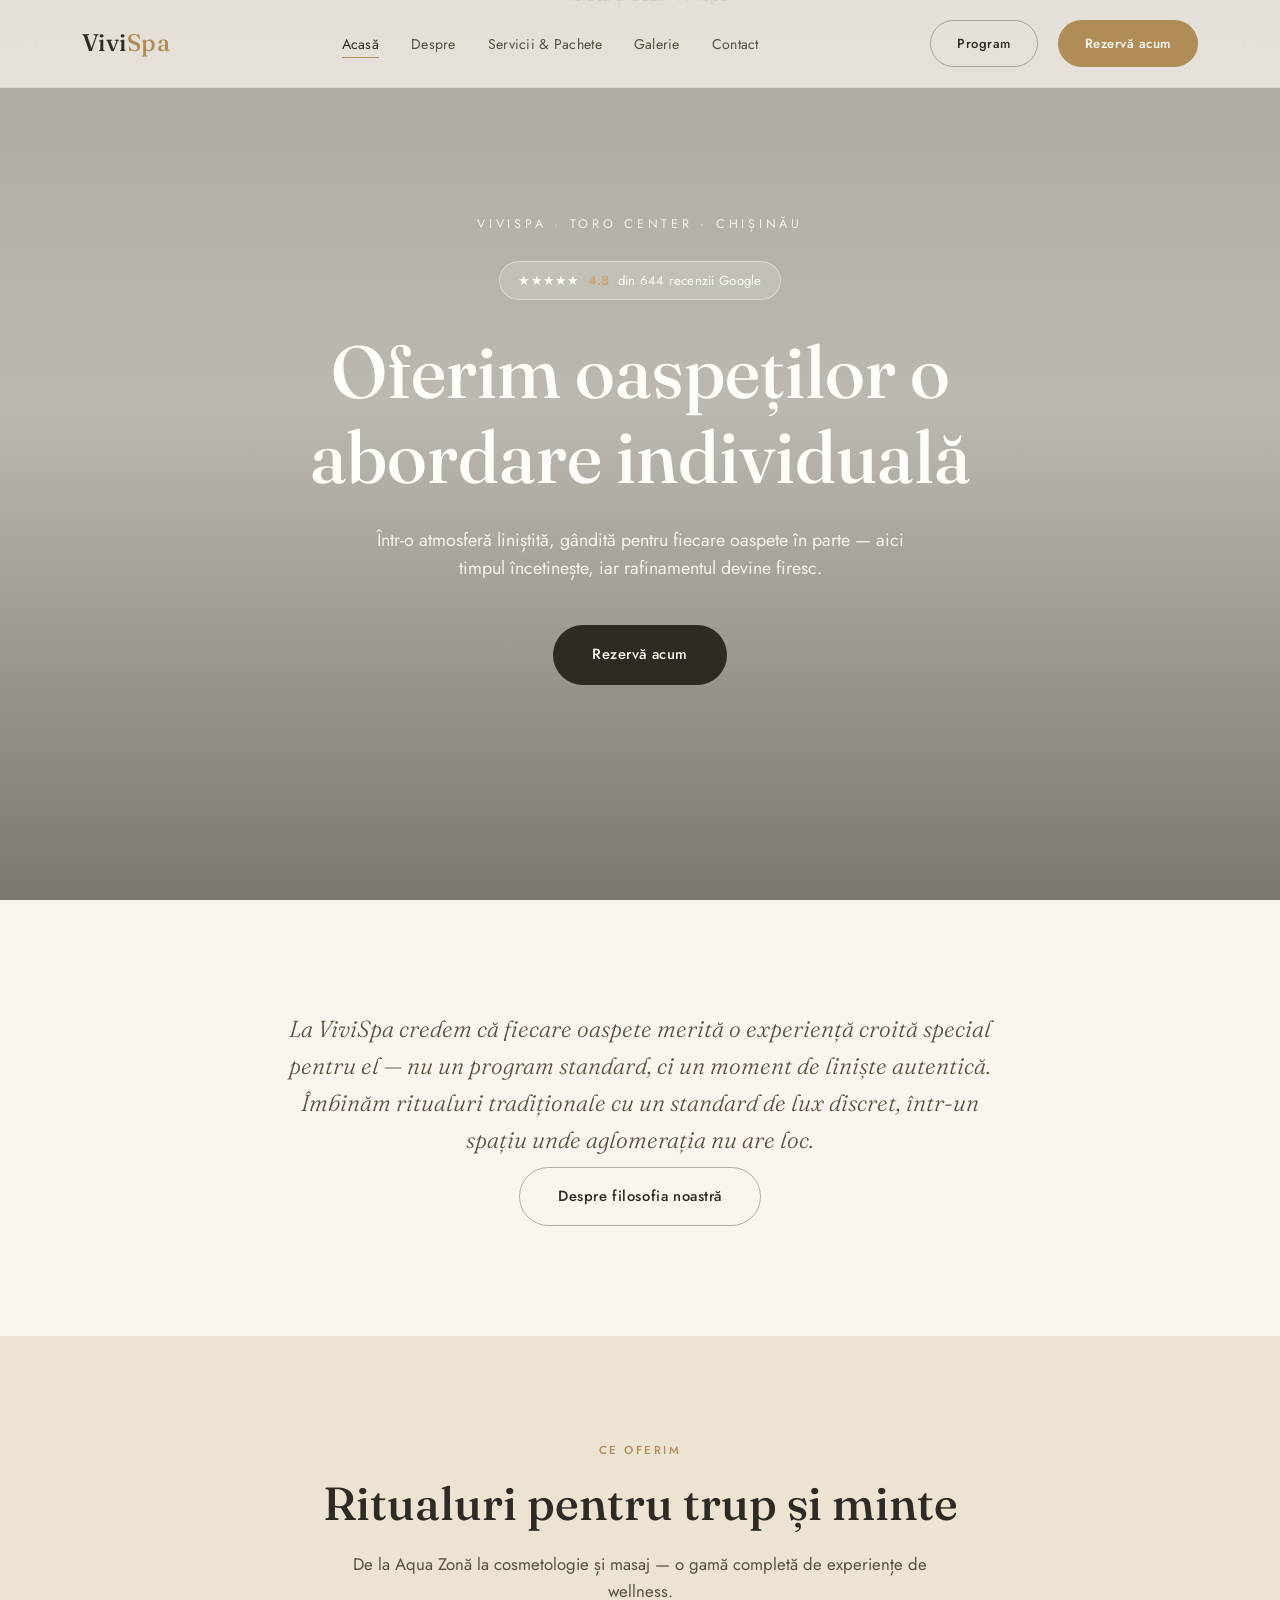
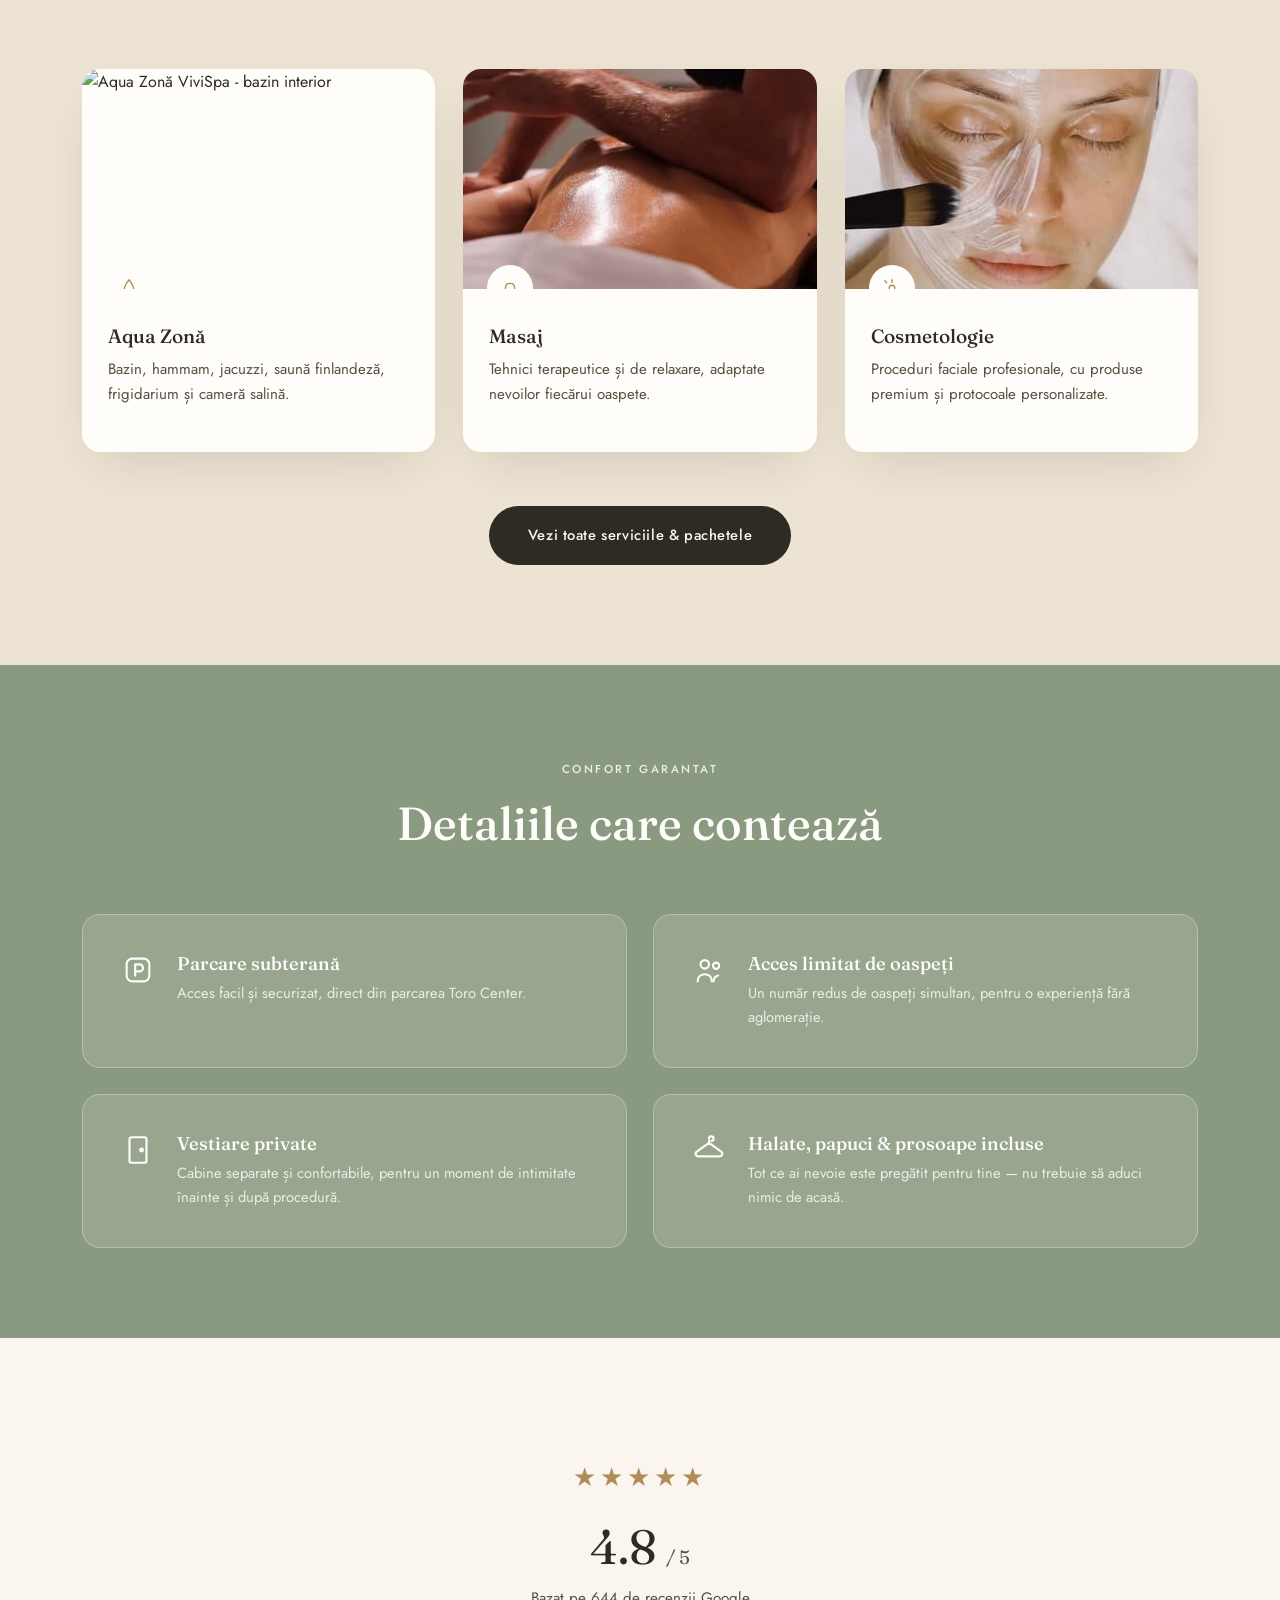
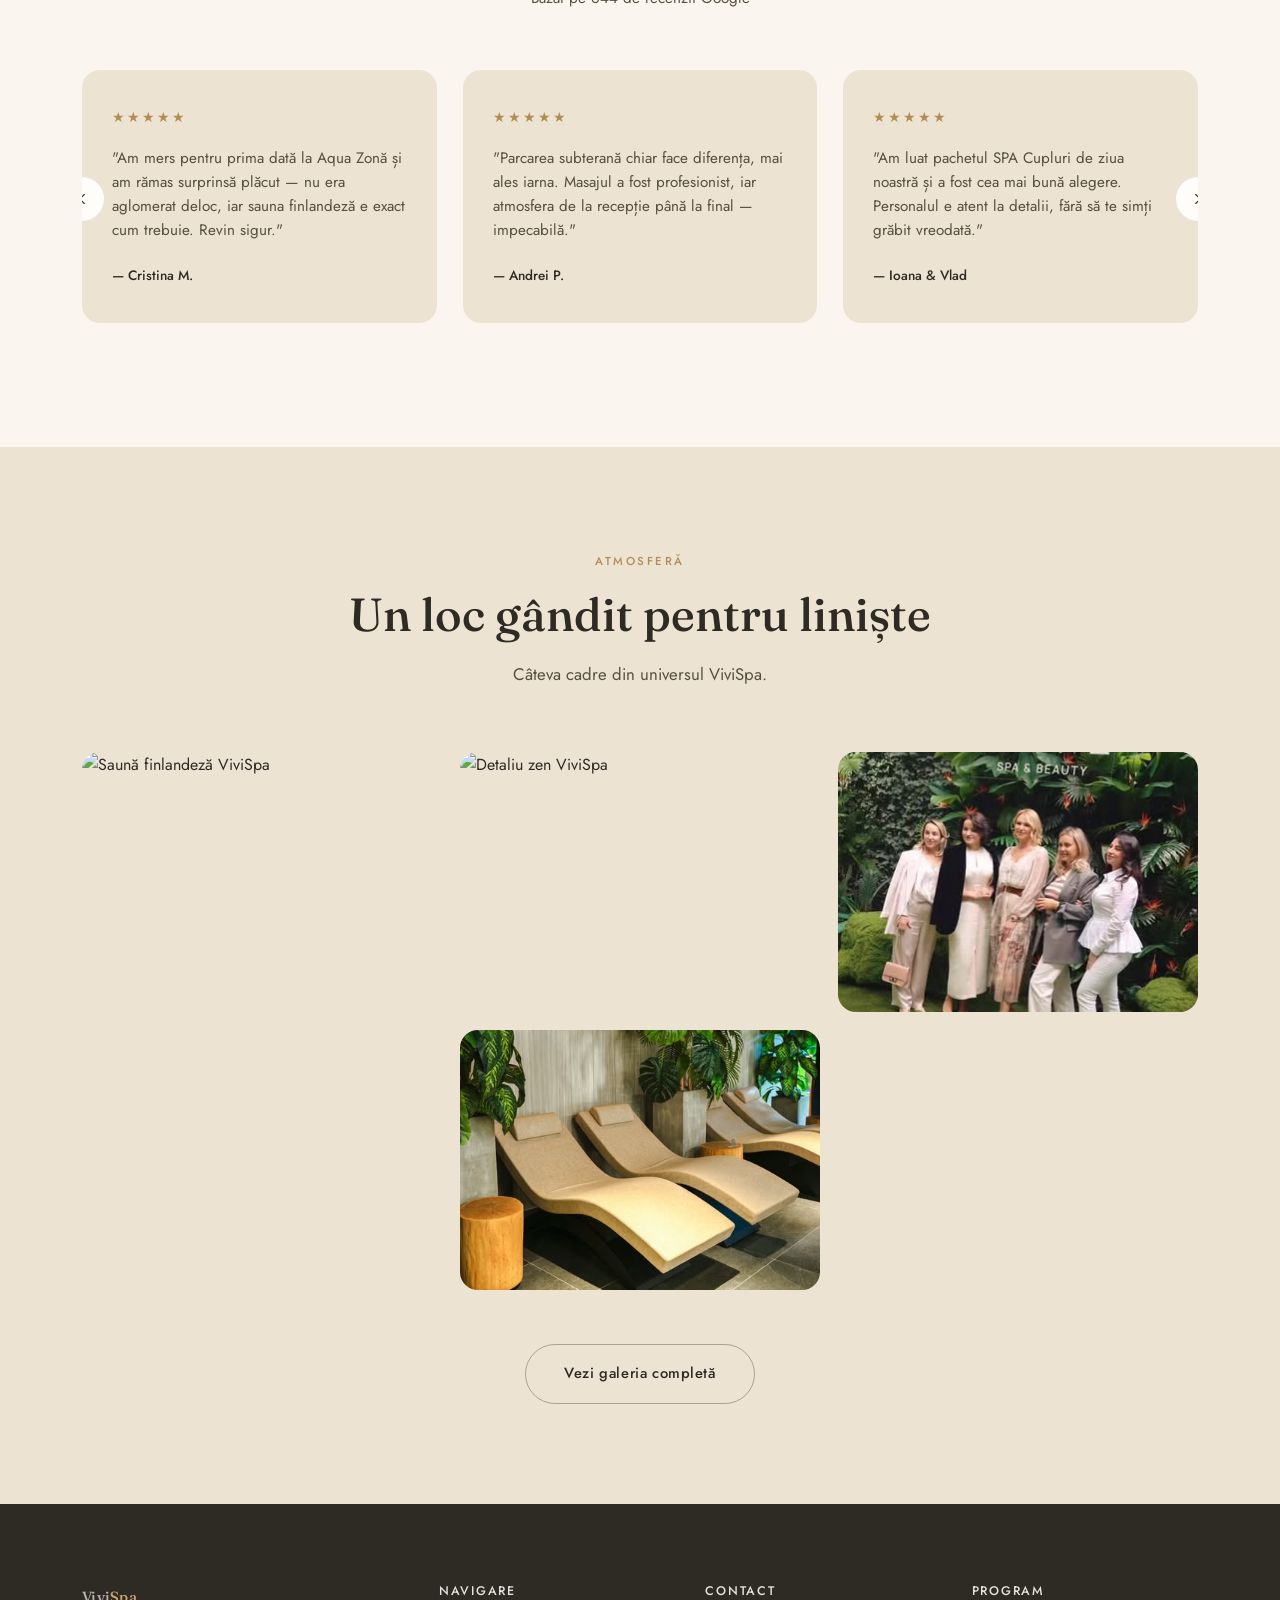
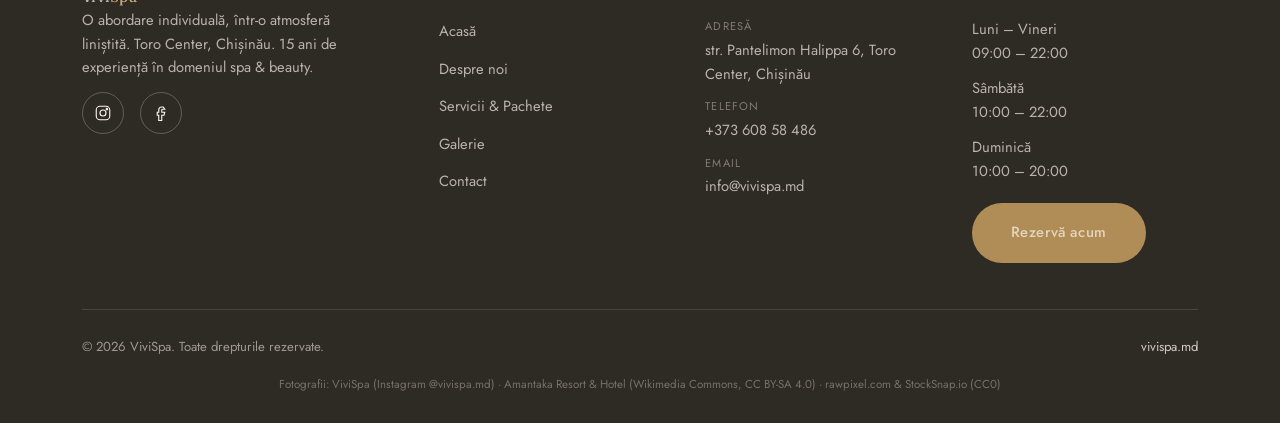
==== commit da479784: "Add booking form that notifies the owner on Telegram Adds a booking form to the contact page (name, " ====
--- a/index.html
+++ b/index.html
@@ -26,7 +26,7 @@
     </nav>
     <div class="nav-actions">
       <a href="contact.html" class="btn btn-outline">Program</a>
-      <a href="contact.html" class="btn btn-gold">Rezervă acum</a>
+      <a href="contact.html#contact-form" class="btn btn-gold">Rezervă acum</a>
       <button class="burger" id="burgerBtn" aria-label="Deschide meniul"><span></span><span></span><span></span></button>
     </div>
   </div>
@@ -46,7 +46,7 @@
     <div class="rating-chip">★★★★★ <strong>4.8</strong> din 644 recenzii Google</div>
     <h1>Oferim oaspeților o abordare individuală</h1>
     <p>Într-o atmosferă liniștită, gândită pentru fiecare oaspete în parte — aici timpul încetinește, iar rafinamentul devine firesc.</p>
-    <a href="contact.html" class="btn btn-primary">Rezervă acum</a>
+    <a href="contact.html#contact-form" class="btn btn-primary">Rezervă acum</a>
   </div>
 </section>
 
@@ -256,7 +256,7 @@
         <p>Luni – Vineri<br>09:00 – 22:00</p>
         <p>Sâmbătă<br>10:00 – 22:00</p>
         <p>Duminică<br>10:00 – 20:00</p>
-        <a href="contact.html" class="btn btn-gold" style="margin-top:8px;">Rezervă acum</a>
+        <a href="contact.html#contact-form" class="btn btn-gold" style="margin-top:8px;">Rezervă acum</a>
       </div>
     </div>
     <div class="footer-bottom">
@@ -267,7 +267,7 @@
   </div>
 </footer>
 
-<a href="contact.html" class="btn btn-gold sticky-cta" id="stickyCta">Rezervă acum</a>
+<a href="contact.html#contact-form" class="btn btn-gold sticky-cta" id="stickyCta">Rezervă acum</a>
 
 <script src="assets/script.js"></script>
 </body>
--- a/assets/styles.css
+++ b/assets/styles.css
@@ -286,23 +286,13 @@
 .services-grid.carousel-track {
   display: flex;
   gap: 28px;
-  overflow-x: auto;
-  scroll-snap-type: x mandatory;
-  scrollbar-width: none;
-  -ms-overflow-style: none;
-  scroll-behavior: smooth;
+  width: max-content;
   padding-bottom: 4px;
-}
-.services-grid.carousel-track::-webkit-scrollbar { display: none; }
+  animation: carousel-marquee linear infinite;
+  animation-duration: var(--marquee-duration, 15s);
+}
 .services-grid.carousel-track .service-card {
-  flex: 0 0 calc(33.333% - 19px);
-  scroll-snap-align: start;
-}
-@media (max-width: 960px) {
-  .services-grid.carousel-track .service-card { flex: 0 0 calc(50% - 14px); }
-}
-@media (max-width: 760px) {
-  .services-grid.carousel-track .service-card { flex: 0 0 88%; }
+  flex: 0 0 var(--card-width, 320px);
 }
 
 /* ===== PACKAGES ===== */
@@ -364,25 +354,27 @@
   background: var(--warm-beige);
   border-radius: var(--radius);
   padding: 36px 30px;
-  flex: 0 0 calc(33.333% - 17px);
-  scroll-snap-align: start;
+  flex: 0 0 var(--card-width, 320px);
 }
 .review-card .stars { color: var(--gold); font-size: 0.9rem; margin-bottom: 16px; letter-spacing: 2px; }
 .review-card p { font-size: 0.95rem; color: var(--charcoal-soft); margin-bottom: 22px; }
 .review-card .reviewer { font-size: 0.85rem; font-weight: 500; color: var(--charcoal); }
 
-.carousel-wrap { position: relative; }
+/* Continuous CSS marquee: content is duplicated once in JS, so -50% is exactly
+   one set's width and the loop point is mathematically seamless (no scroll races). */
+.carousel-wrap { position: relative; overflow: hidden; }
 .carousel-track {
   display: flex;
   gap: 26px;
-  overflow-x: auto;
-  scroll-snap-type: x mandatory;
-  scrollbar-width: none;
-  -ms-overflow-style: none;
-  scroll-behavior: smooth;
+  width: max-content;
   padding-bottom: 4px;
-}
-.carousel-track::-webkit-scrollbar { display: none; }
+  animation: carousel-marquee linear infinite;
+  animation-duration: var(--marquee-duration, 15s);
+}
+@keyframes carousel-marquee {
+  from { transform: translateX(0); }
+  to { transform: translateX(-50%); }
+}
 .carousel-arrow {
   position: absolute;
   top: 50%; transform: translateY(-50%);
@@ -402,11 +394,7 @@
 .carousel-arrow.prev { left: -23px; }
 .carousel-arrow.next { right: -23px; }
 @media (max-width: 960px) {
-  .review-card { flex: 0 0 calc(50% - 13px); }
   .carousel-arrow { display: none; }
-}
-@media (max-width: 760px) {
-  .review-card { flex: 0 0 88%; }
 }
 
 /* ===== GALLERY ===== */
@@ -457,6 +445,45 @@
 
 /* ===== CONTACT ===== */
 .contact { padding: 120px 0; }
+
+.booking-form {
+  background: var(--warm-beige);
+  border-radius: var(--radius);
+  padding: 42px;
+  max-width: 720px;
+  margin: 0 auto 90px;
+}
+.booking-row { display: grid; grid-template-columns: 1fr 1fr; gap: 22px; }
+.field { margin-bottom: 20px; }
+.field label {
+  display: block;
+  font-size: 0.78rem;
+  text-transform: uppercase;
+  letter-spacing: 0.1em;
+  color: var(--charcoal-soft);
+  margin-bottom: 8px;
+}
+.field input, .field select, .field textarea {
+  width: 100%;
+  padding: 13px 16px;
+  border: 1px solid rgba(46,42,36,0.16);
+  border-radius: 10px;
+  background: var(--white);
+  color: var(--charcoal);
+  font-family: 'Jost', sans-serif;
+  font-size: 0.95rem;
+  transition: border-color .3s ease;
+}
+.field input:focus, .field select:focus, .field textarea:focus {
+  outline: none;
+  border-color: var(--gold);
+}
+.field textarea { resize: vertical; }
+.booking-form .btn { width: 100%; border: none; cursor: pointer; }
+.booking-status { margin-top: 14px; font-size: 0.9rem; text-align: center; min-height: 1.2em; }
+.booking-status.success { color: var(--sage); }
+.booking-status.error { color: #b0574f; }
+
 .contact-grid { display: grid; grid-template-columns: 1fr 1fr; gap: 60px; }
 .contact-info h3 { font-size: 1.4rem; margin-bottom: 26px; }
 .contact-row { display: flex; gap: 16px; margin-bottom: 22px; align-items: flex-start; }
@@ -544,6 +571,8 @@
   .services-grid, .packages-grid, .reviews-grid { grid-template-columns: repeat(2, 1fr); }
   .gallery-grid { grid-template-columns: repeat(2, 1fr); }
   .contact-grid { grid-template-columns: 1fr; gap: 44px; }
+  .booking-row { grid-template-columns: 1fr; gap: 0; }
+  .booking-form { padding: 30px; }
   .split-grid { grid-template-columns: 1fr; gap: 36px; }
   .split-grid.reverse .split-photo { order: 0; }
 }
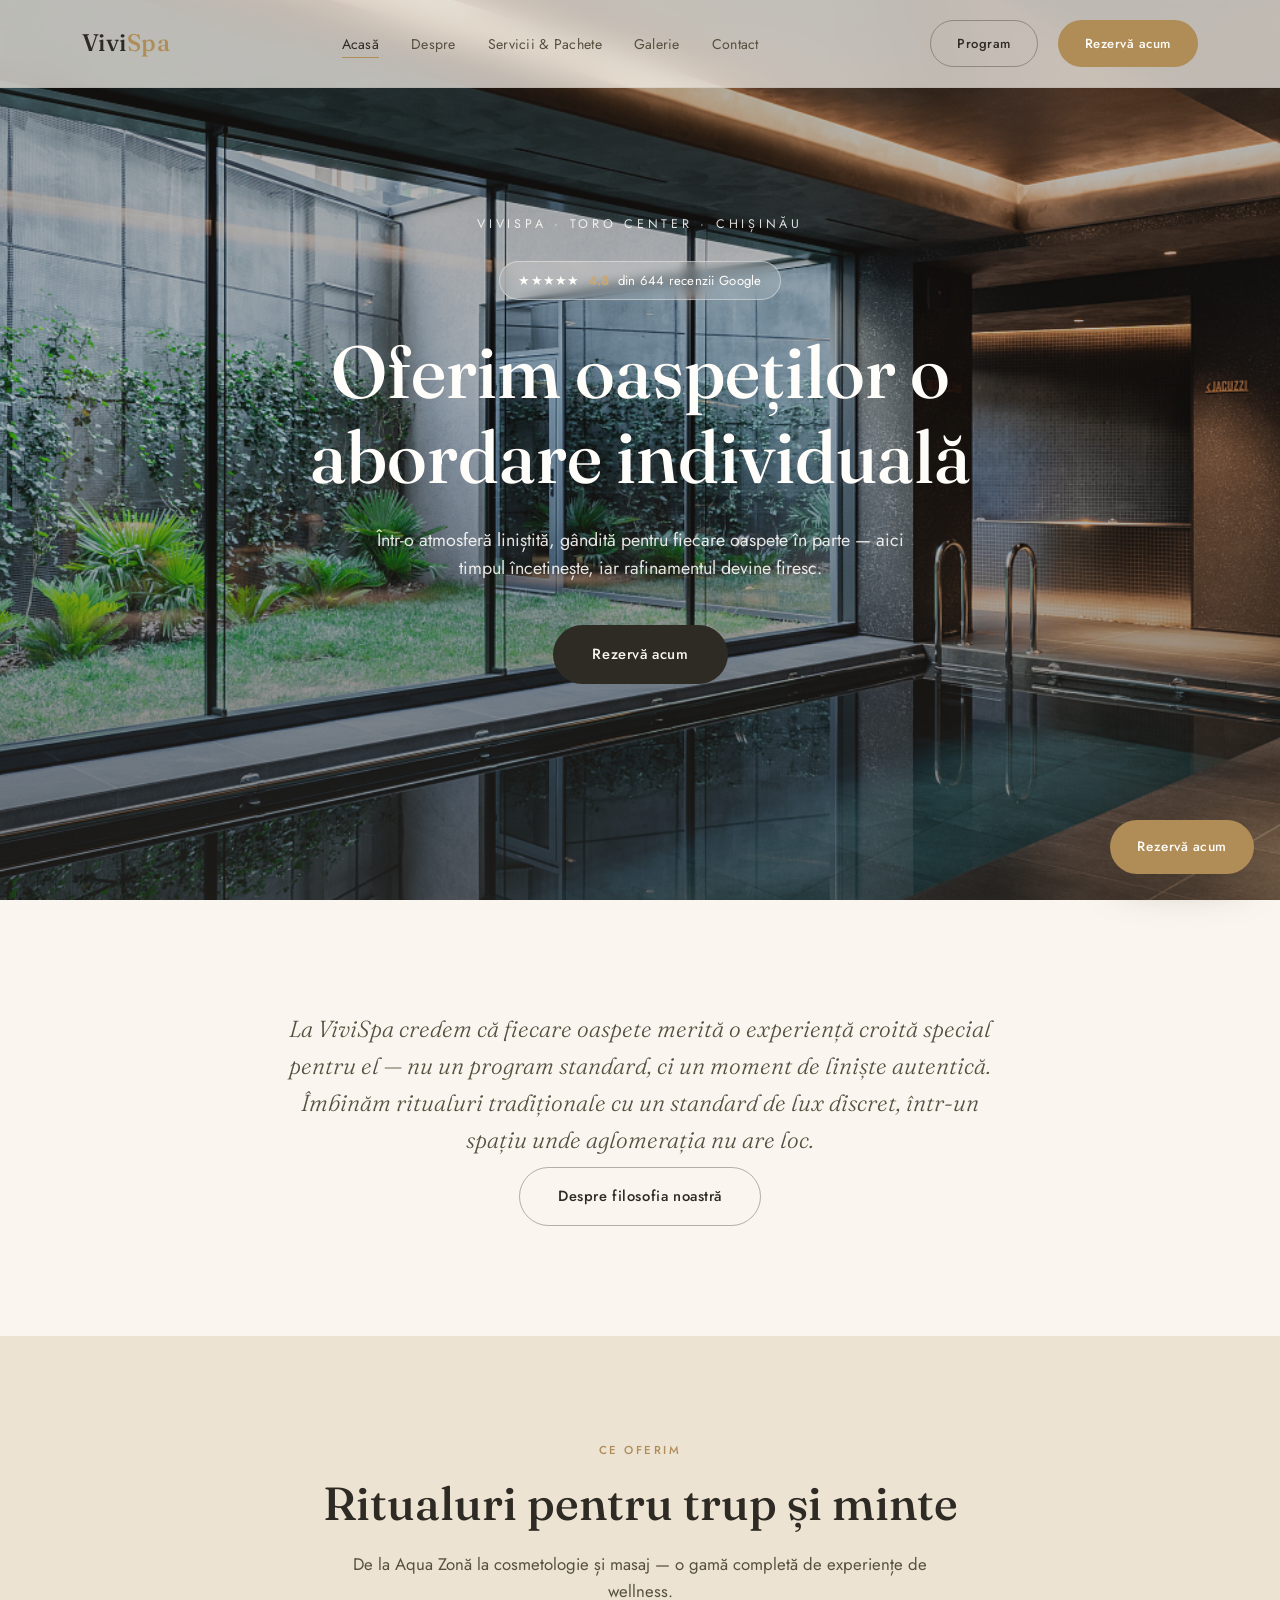
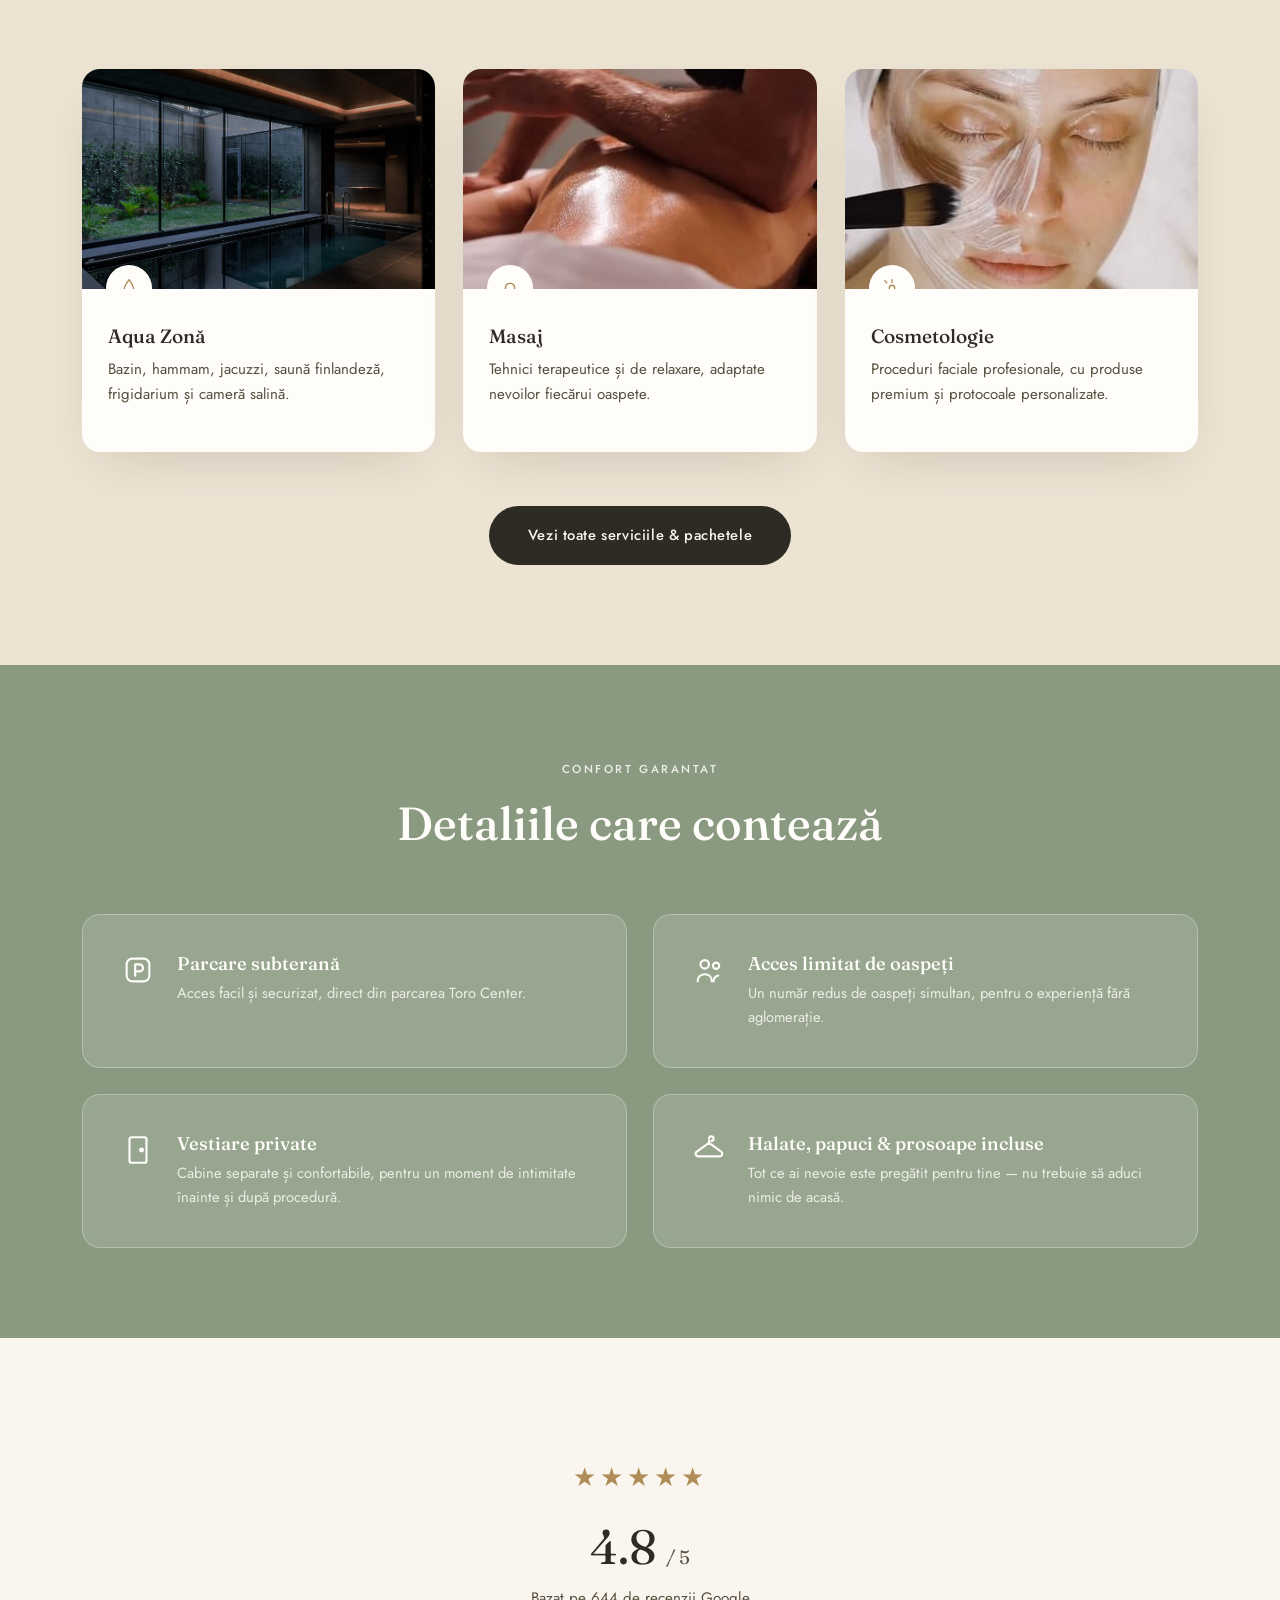
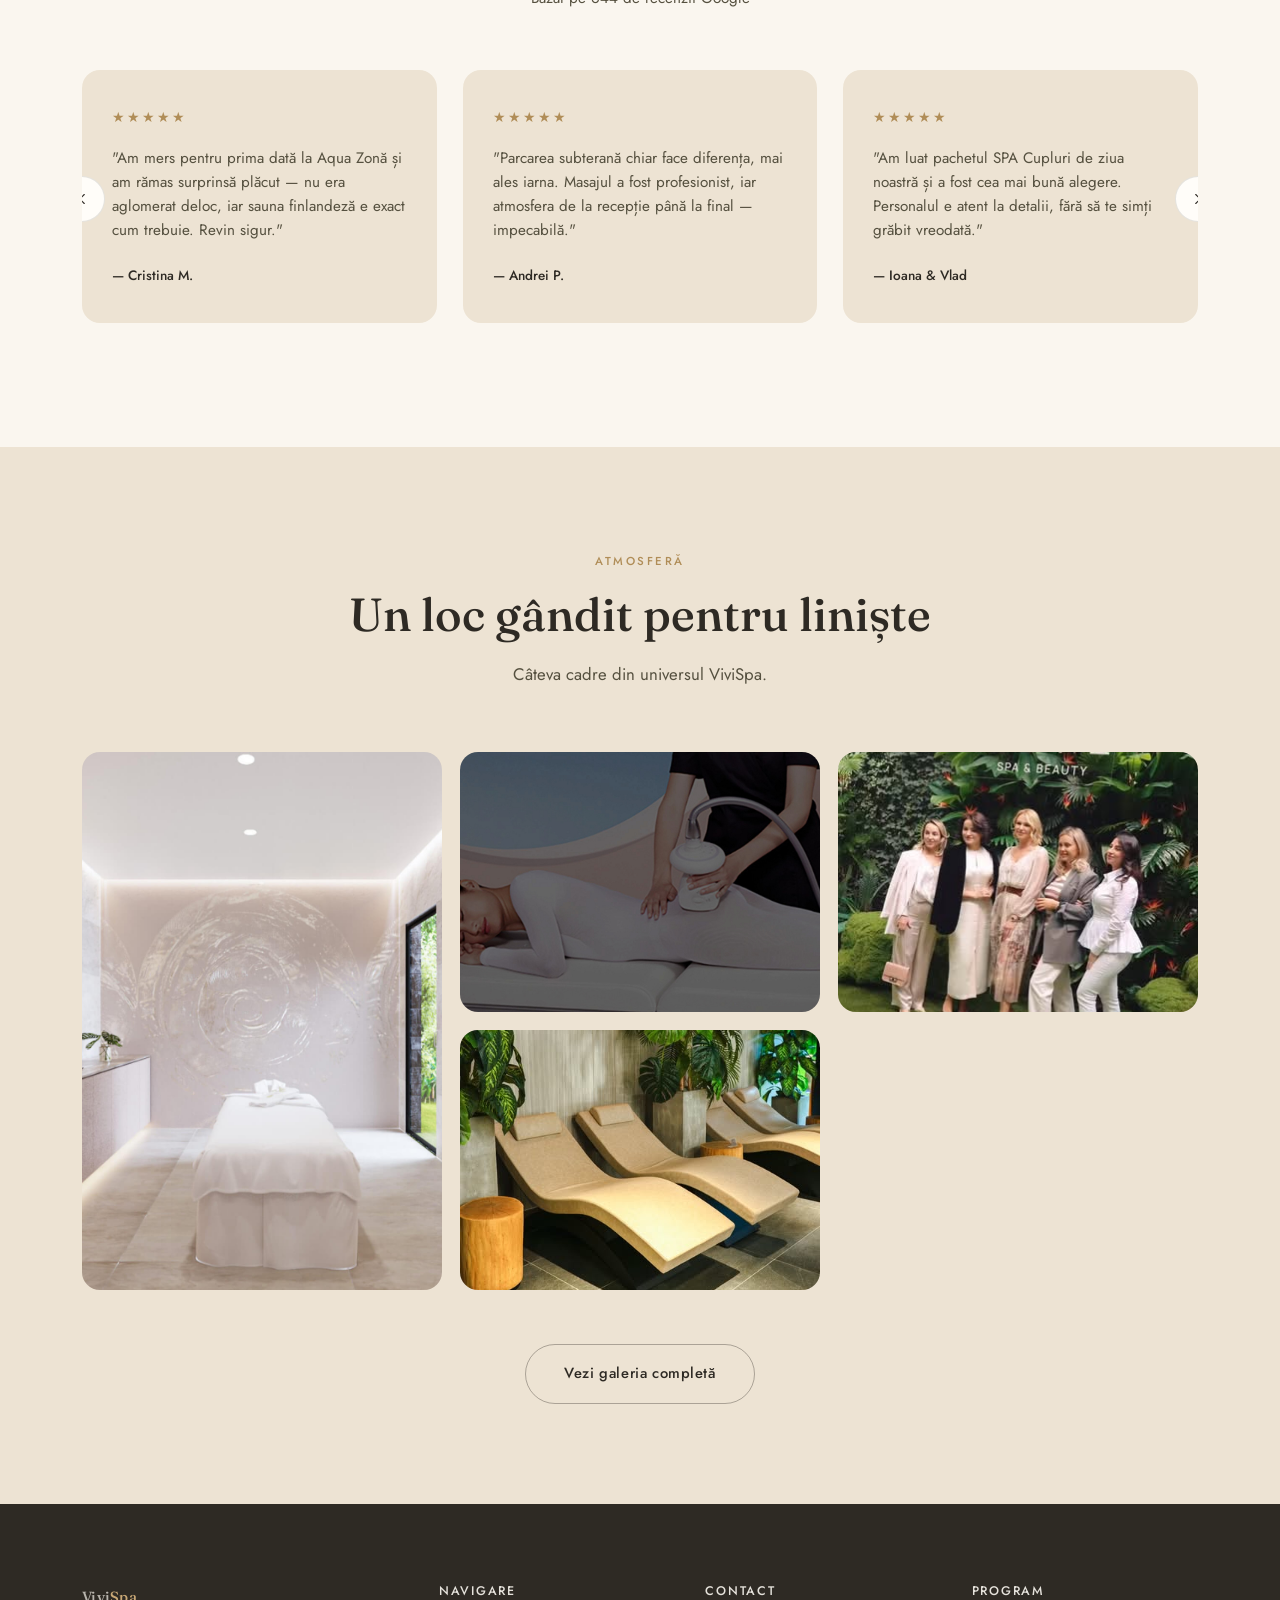
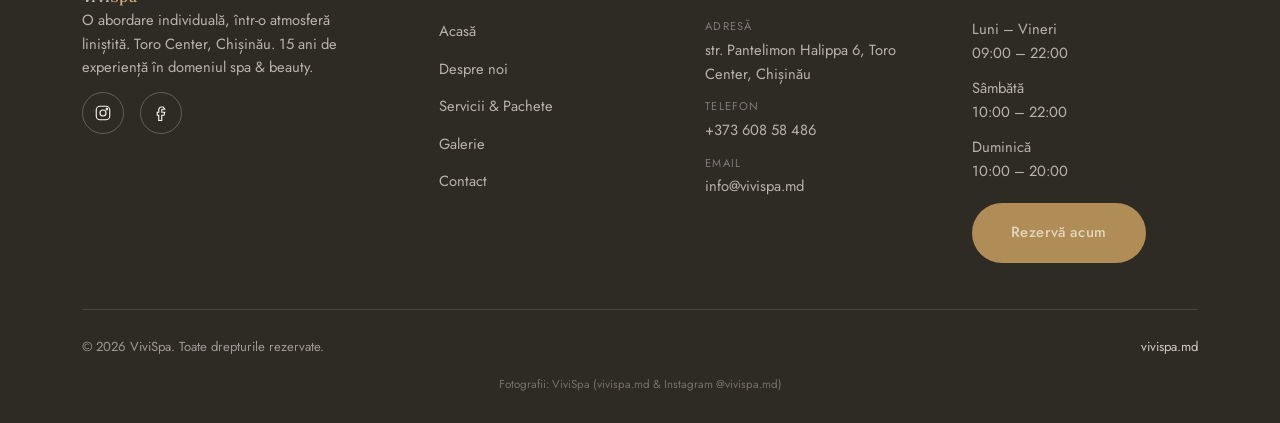
==== commit f32de95c: "Replace all stock photography with real ViviSpa photos, slow carousels, harden booking form Sources " ====
--- a/index.html
+++ b/index.html
@@ -40,7 +40,7 @@
 </header>
 
 <section class="photo-hero">
-  <img src="https://upload.wikimedia.org/wikipedia/commons/thumb/7/73/Swimming_pool_and_terrasse_of_Amantaka_luxury_Resort_%26_Hotel_in_Luang_Prabang_Laos.jpg/1920px-Swimming_pool_and_terrasse_of_Amantaka_luxury_Resort_%26_Hotel_in_Luang_Prabang_Laos.jpg" alt="Terasă și bazin ViviSpa">
+  <img src="assets/images/real/aqua-zone-popular.png" alt="Aqua Zonă ViviSpa">
   <div class="photo-hero-content">
     <span class="hero-eyebrow">ViviSpa · Toro Center · Chișinău</span>
     <div class="rating-chip">★★★★★ <strong>4.8</strong> din 644 recenzii Google</div>
@@ -70,8 +70,7 @@
     <div class="services-grid">
       <div class="service-card reveal">
         <div class="service-photo">
-          <img src="https://upload.wikimedia.org/wikipedia/commons/thumb/1/17/Indoor_pool_of_spa_with_open_door_at_Amantaka_luxury_Resort_%26_Hotel_in_Luang_Prabang_Laos.jpg/1920px-Indoor_pool_of_spa_with_open_door_at_Amantaka_luxury_Resort_%26_Hotel_in_Luang_Prabang_Laos.jpg" alt="Aqua Zonă ViviSpa - bazin interior">
-          <span class="stock-tag">ViviSpa · imagine ilustrativă</span>
+          <img src="assets/images/real/aqua-zone-banner.jpg" alt="Aqua Zonă ViviSpa - bazin interior">
           <div class="service-icon"><svg viewBox="0 0 24 24" fill="none" stroke-width="1.5" stroke-linecap="round" stroke-linejoin="round"><path d="M12 3c-3 4-5 6.5-5 9.5a5 5 0 0 0 10 0C17 9.5 15 7 12 3Z"/></svg></div>
         </div>
         <div class="service-body">
@@ -200,12 +199,10 @@
     </div>
     <div class="gallery-grid">
       <div class="gallery-item tall reveal">
-        <img src="https://upload.wikimedia.org/wikipedia/commons/thumb/e/ef/Sauna_of_the_spa_at_Amantaka_luxury_Resort_%26_Hotel_in_Luang_Prabang_Laos.jpg/1920px-Sauna_of_the_spa_at_Amantaka_luxury_Resort_%26_Hotel_in_Luang_Prabang_Laos.jpg" alt="Saună finlandeză ViviSpa">
-        <span class="stock-tag">ViviSpa · imagine ilustrativă</span>
+        <img src="assets/images/real/impachetari.jpg" alt="Cameră de tratament ViviSpa">
       </div>
       <div class="gallery-item reveal reveal-delay-1">
-        <img src="https://images.rawpixel.com/editor_1024/cHJpdmF0ZS9zdGF0aWMvaW1hZ2Uvd2Vic2l0ZS8yMDIyLTA0L2xyL3NrMTQ0Ny1pbWFnZS1rd3Z1bDNhdS5qcGc.jpg" alt="Detaliu zen ViviSpa">
-        <span class="stock-tag">ViviSpa · imagine ilustrativă</span>
+        <img src="assets/images/real/lpg-alliance.jpg" alt="Tratament LPG ViviSpa">
       </div>
       <div class="gallery-item reveal reveal-delay-2">
         <img src="assets/images/vivispa-brand-wall.jpg" alt="Eveniment ViviSpa - poză reală">
@@ -263,7 +260,7 @@
       <span>© 2026 ViviSpa. Toate drepturile rezervate.</span>
       <a href="https://vivispa.md" target="_blank" rel="noopener">vivispa.md</a>
     </div>
-    <p class="footer-credit">Fotografii: ViviSpa (Instagram @vivispa.md) · Amantaka Resort & Hotel (Wikimedia Commons, CC BY-SA 4.0) · rawpixel.com & StockSnap.io (CC0)</p>
+    <p class="footer-credit">Fotografii: ViviSpa (vivispa.md &amp; Instagram @vivispa.md)</p>
   </div>
 </footer>
 
--- a/assets/styles.css
+++ b/assets/styles.css
@@ -155,7 +155,11 @@
   inset: 0;
   width: 100%; height: 100%;
   object-fit: cover;
-  transform: scale(1.04);
+  animation: heroImgIn 6s var(--ease) both;
+}
+@keyframes heroImgIn {
+  from { transform: scale(1.14); opacity: 0.7; }
+  to { transform: scale(1.04); opacity: 1; }
 }
 .photo-hero::before {
   content: '';
@@ -171,10 +175,17 @@
   color: rgba(255,253,249,0.85);
   margin-bottom: 26px;
   display: block;
-}
-.photo-hero h1 { font-size: clamp(2.4rem, 6.2vw, 4.6rem); max-width: 900px; margin: 0 auto 26px; font-weight: 500; color: var(--white); }
+  animation: heroFadeUp .9s var(--ease) both;
+  animation-delay: .15s;
+}
+.photo-hero h1 { font-size: clamp(2.4rem, 6.2vw, 4.6rem); max-width: 900px; margin: 0 auto 26px; font-weight: 500; color: var(--white); animation: heroFadeUp 1s var(--ease) both; animation-delay: .3s; }
 .photo-hero.page-hero h1 { font-size: clamp(2.1rem, 5vw, 3.4rem); }
-.photo-hero p { max-width: 560px; margin: 0 auto 42px; color: rgba(255,253,249,0.88); font-size: 1.12rem; }
+.photo-hero p { max-width: 560px; margin: 0 auto 42px; color: rgba(255,253,249,0.88); font-size: 1.12rem; animation: heroFadeUp 1s var(--ease) both; animation-delay: .45s; }
+.photo-hero-content .btn { animation: heroFadeUp 1s var(--ease) both; animation-delay: .6s; }
+@keyframes heroFadeUp {
+  from { opacity: 0; transform: translateY(22px); }
+  to { opacity: 1; transform: translateY(0); }
+}
 .rating-chip {
   display: inline-flex;
   align-items: center;
@@ -188,6 +199,8 @@
   margin-bottom: 30px;
   letter-spacing: 0.02em;
   backdrop-filter: blur(6px);
+  animation: heroFadeUp .9s var(--ease) both;
+  animation-delay: .3s;
 }
 .rating-chip strong { color: var(--gold-soft); }
 
@@ -323,6 +336,7 @@
 }
 .gift-banner h4 { color: var(--cream); font-size: 1.3rem; margin-bottom: 6px; }
 .gift-banner p { color: rgba(250,246,239,0.7); font-size: 0.92rem; }
+.gift-banner-img { width: 110px; height: auto; border-radius: 10px; flex-shrink: 0; box-shadow: 0 12px 30px -10px rgba(0,0,0,0.5); }
 
 /* ===== FACILITIES ===== */
 .facilities { padding: 90px 0; background: var(--sage); }
@@ -479,7 +493,26 @@
   border-color: var(--gold);
 }
 .field textarea { resize: vertical; }
+.field input:invalid.touched, .field input.invalid {
+  border-color: #b0574f;
+}
+.field-error {
+  display: block;
+  min-height: 1.1em;
+  font-size: 0.76rem;
+  color: #b0574f;
+  margin-top: 6px;
+}
+.field input[type="date"] {
+  color-scheme: light;
+  cursor: pointer;
+}
+.field input[type="date"]::-webkit-calendar-picker-indicator {
+  filter: invert(56%) sepia(24%) saturate(701%) hue-rotate(1deg) brightness(94%) contrast(87%);
+  cursor: pointer;
+}
 .booking-form .btn { width: 100%; border: none; cursor: pointer; }
+.booking-form .btn:disabled { opacity: 0.6; cursor: not-allowed; }
 .booking-status { margin-top: 14px; font-size: 0.9rem; text-align: center; min-height: 1.2em; }
 .booking-status.success { color: var(--sage); }
 .booking-status.error { color: #b0574f; }
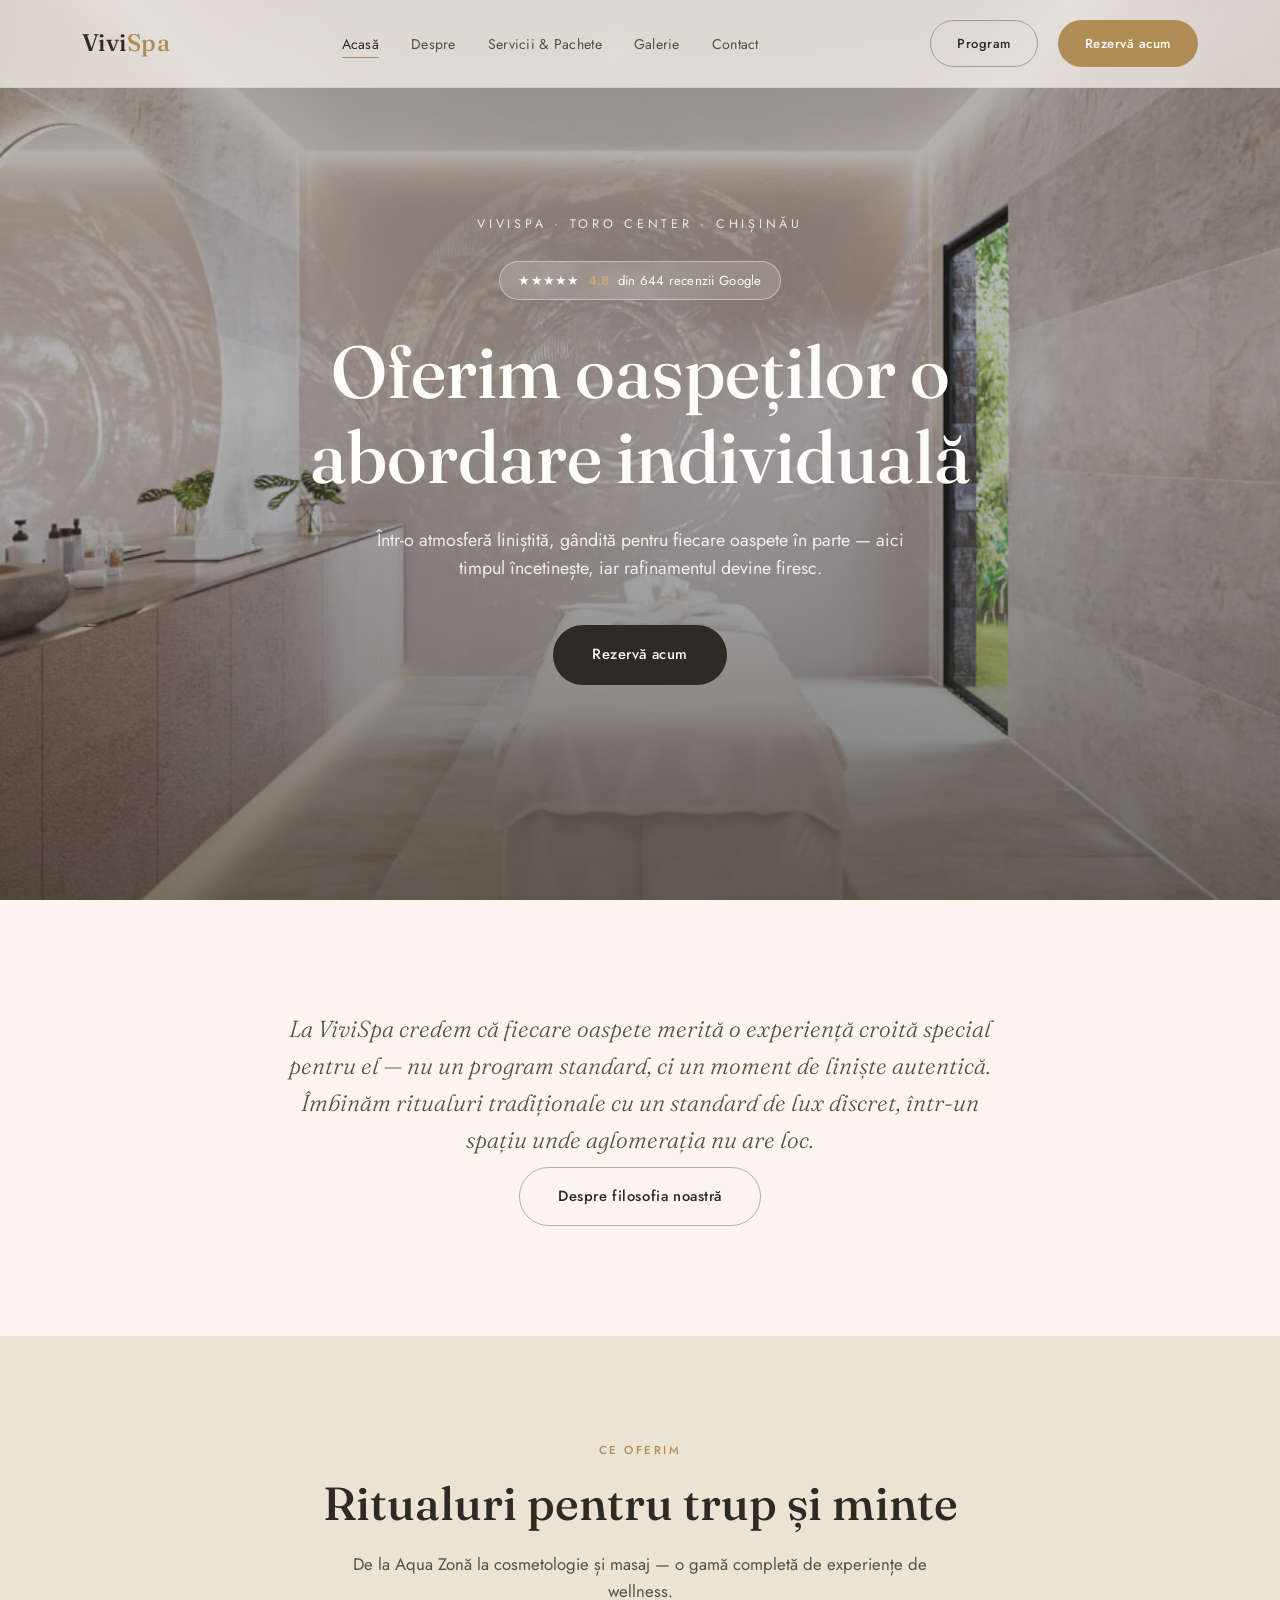
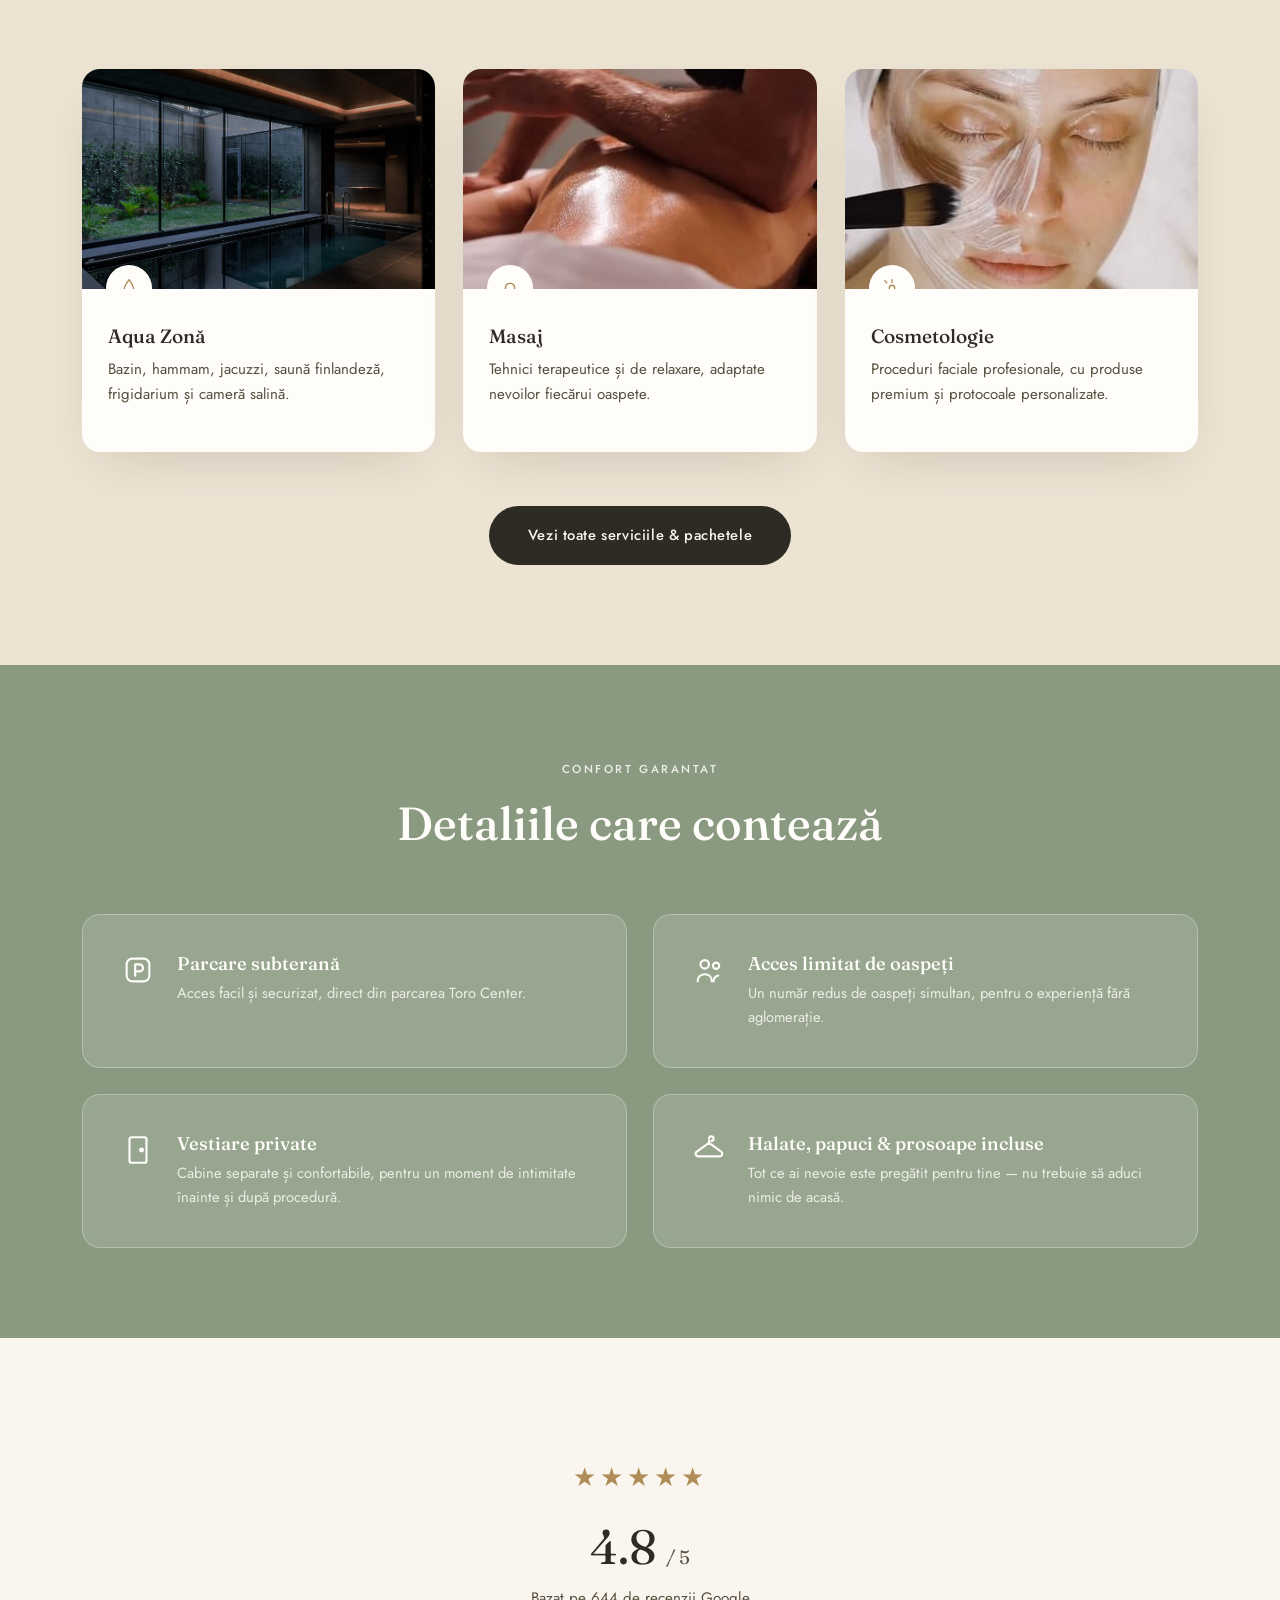
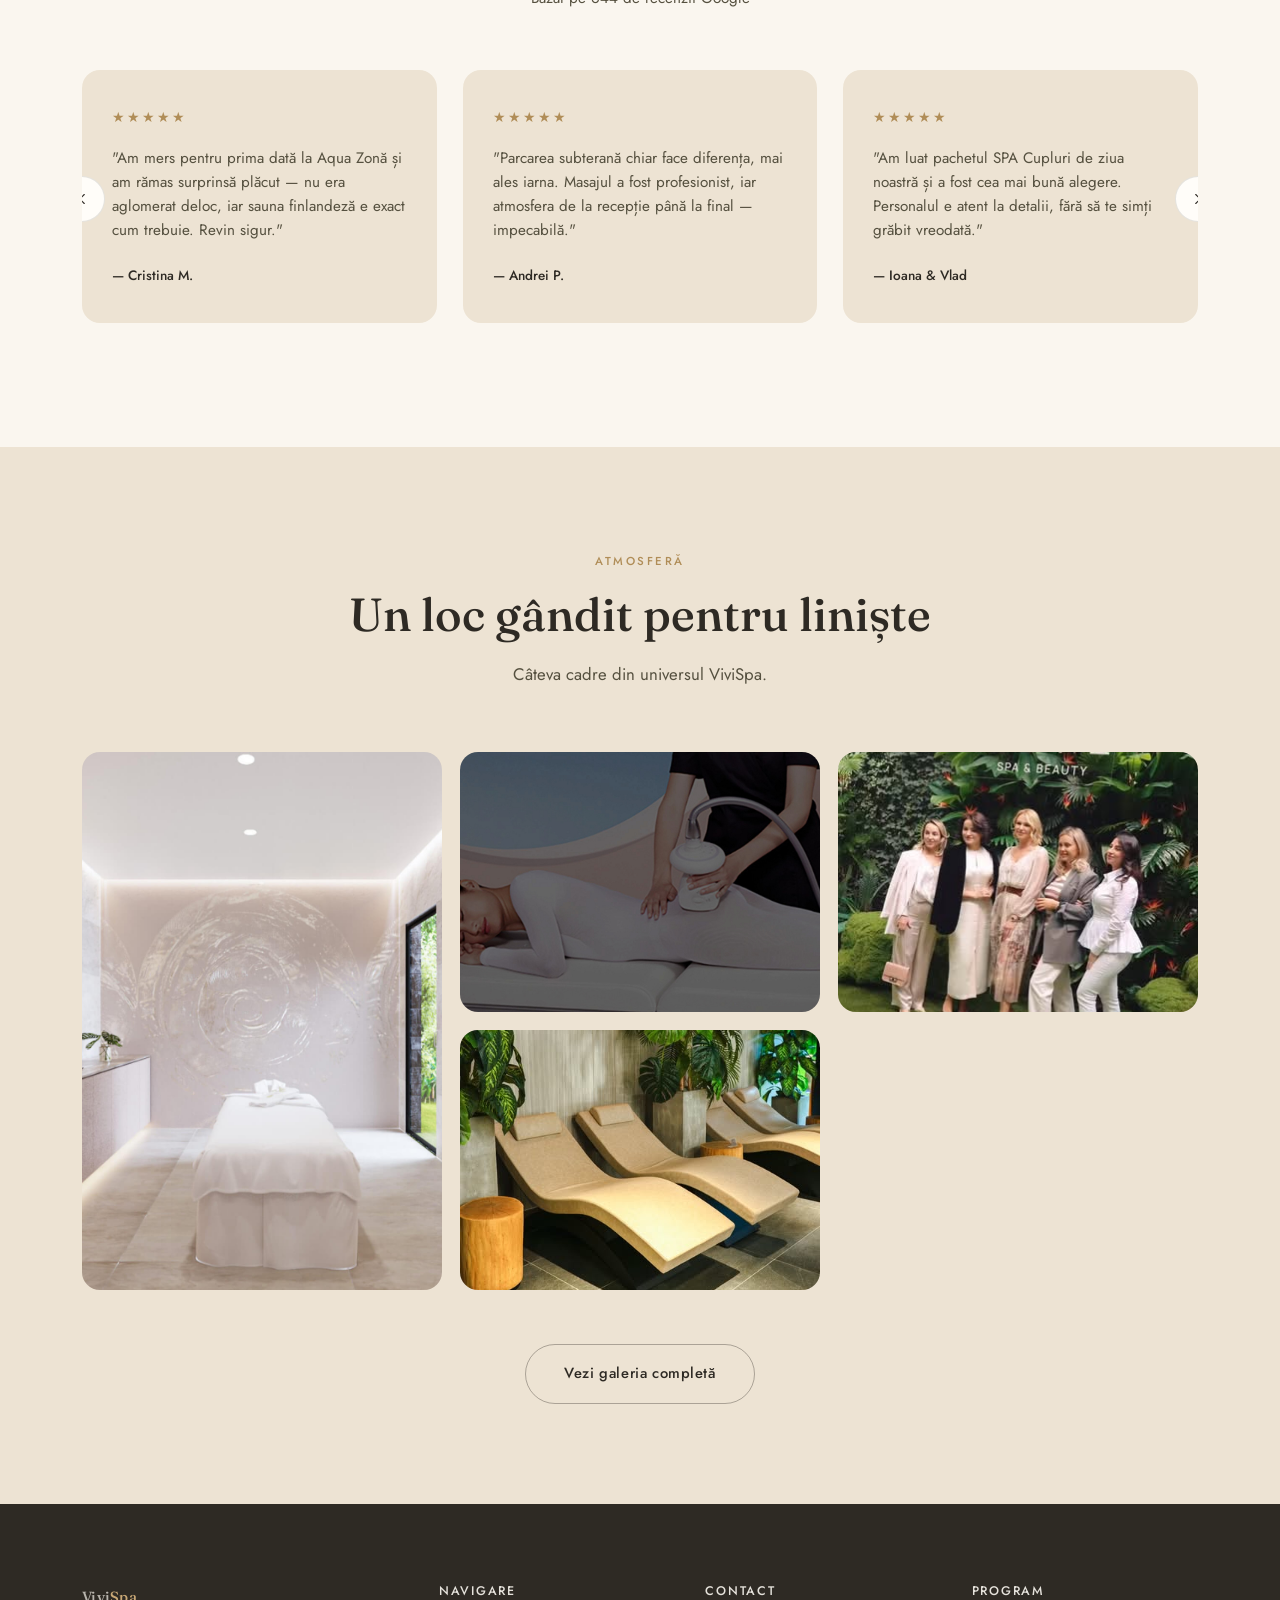
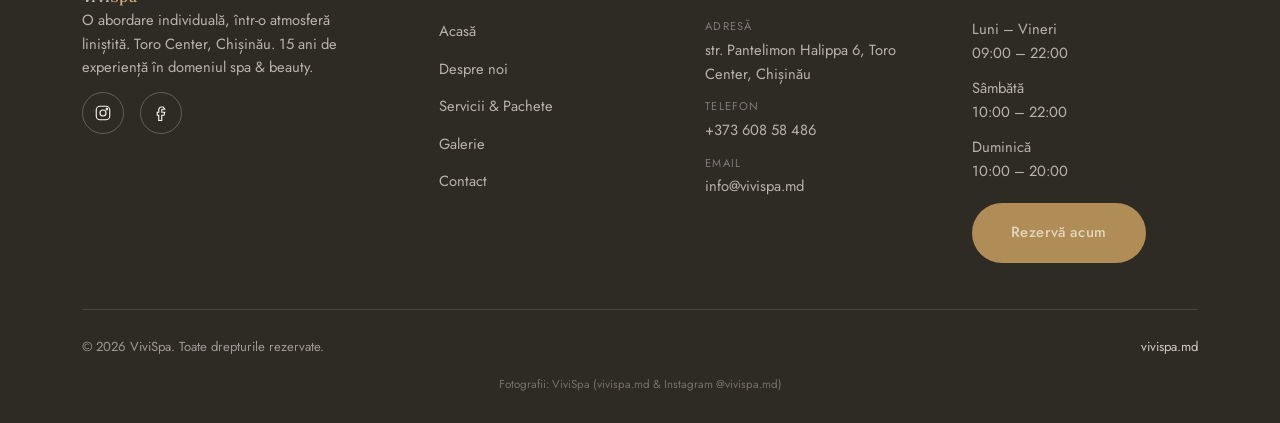
==== commit b347f591: "Add homepage hero slideshow, fix carousel jitter, clean up gallery labels Homepage hero now crossfad" ====
--- a/index.html
+++ b/index.html
@@ -39,8 +39,10 @@
   </div>
 </header>
 
-<section class="photo-hero">
-  <img src="assets/images/real/aqua-zone-popular.png" alt="Aqua Zonă ViviSpa">
+<section class="photo-hero hero-slideshow">
+  <img src="assets/images/real/aqua-zone-popular.png" alt="Aqua Zonă ViviSpa" class="hero-slide" style="animation-delay: 0s;">
+  <img src="assets/images/real/masaj-popular.jpg" alt="Recepție ViviSpa" class="hero-slide" style="animation-delay: 6s;">
+  <img src="assets/images/real/impachetari.jpg" alt="Cameră de tratament ViviSpa" class="hero-slide" style="animation-delay: 12s;">
   <div class="photo-hero-content">
     <span class="hero-eyebrow">ViviSpa · Toro Center · Chișinău</span>
     <div class="rating-chip">★★★★★ <strong>4.8</strong> din 644 recenzii Google</div>
--- a/assets/styles.css
+++ b/assets/styles.css
@@ -160,6 +160,23 @@
 @keyframes heroImgIn {
   from { transform: scale(1.14); opacity: 0.7; }
   to { transform: scale(1.04); opacity: 1; }
+}
+
+/* Homepage hero: 3 photos crossfading on an 18s loop, each with its own animation-delay set inline.
+   fill-mode:backwards keeps a slide at opacity:0 during its own delay instead of the default
+   opaque state, so the others don't get covered before their turn. */
+.hero-slideshow .hero-slide {
+  animation-name: heroSlideFade;
+  animation-duration: 18s;
+  animation-timing-function: ease-in-out;
+  animation-iteration-count: infinite;
+  animation-fill-mode: backwards;
+}
+@keyframes heroSlideFade {
+  0%, 100% { opacity: 0; transform: scale(1.1); }
+  8% { opacity: 1; transform: scale(1.06); }
+  25% { opacity: 1; transform: scale(1.02); }
+  33% { opacity: 0; transform: scale(1); }
 }
 .photo-hero::before {
   content: '';
@@ -503,14 +520,44 @@
   color: #b0574f;
   margin-top: 6px;
 }
+.date-field {
+  position: relative;
+  background: var(--white);
+  border: 1px solid rgba(46,42,36,0.16);
+  border-radius: 10px;
+  transition: border-color .3s ease;
+}
+.date-field:focus-within { border-color: var(--gold); }
 .field input[type="date"] {
   color-scheme: light;
   cursor: pointer;
-}
+  position: relative;
+  z-index: 0;
+  background: transparent;
+  border: none;
+}
+.field input[type="date"]:focus { border-color: transparent; }
 .field input[type="date"]::-webkit-calendar-picker-indicator {
   filter: invert(56%) sepia(24%) saturate(701%) hue-rotate(1deg) brightness(94%) contrast(87%);
   cursor: pointer;
 }
+/* Hide the raw "zz/ll/aaaa" placeholder segments until a date is chosen,
+   showing a clean custom placeholder instead. */
+.field input[type="date"]:not(.has-value)::-webkit-datetime-edit-year-field,
+.field input[type="date"]:not(.has-value)::-webkit-datetime-edit-month-field,
+.field input[type="date"]:not(.has-value)::-webkit-datetime-edit-day-field,
+.field input[type="date"]:not(.has-value)::-webkit-datetime-edit-text {
+  color: transparent;
+}
+.date-placeholder {
+  position: absolute;
+  left: 16px; top: 50%; transform: translateY(-50%);
+  font-size: 0.95rem;
+  color: rgba(46,42,36,0.42);
+  pointer-events: none;
+  z-index: 1;
+}
+.field input[type="date"].has-value ~ .date-placeholder { display: none; }
 .booking-form .btn { width: 100%; border: none; cursor: pointer; }
 .booking-form .btn:disabled { opacity: 0.6; cursor: not-allowed; }
 .booking-status { margin-top: 14px; font-size: 0.9rem; text-align: center; min-height: 1.2em; }
